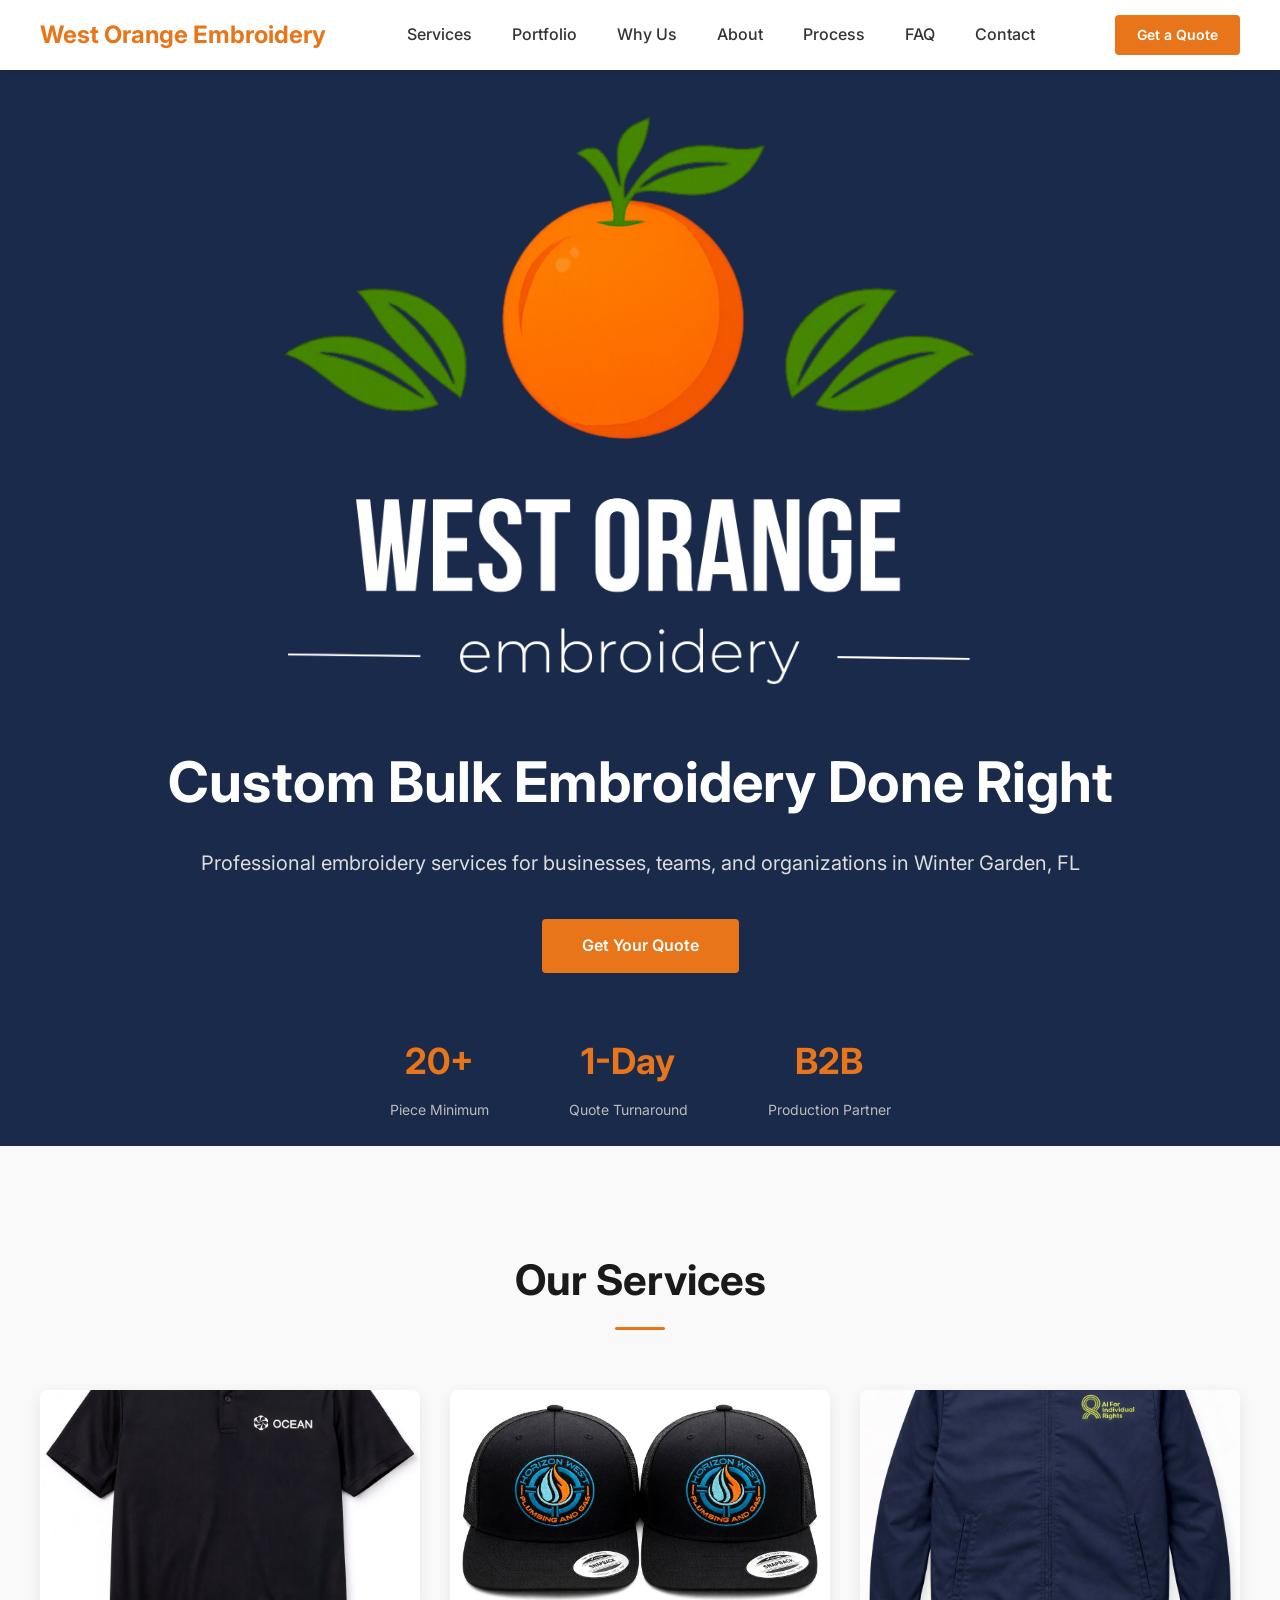
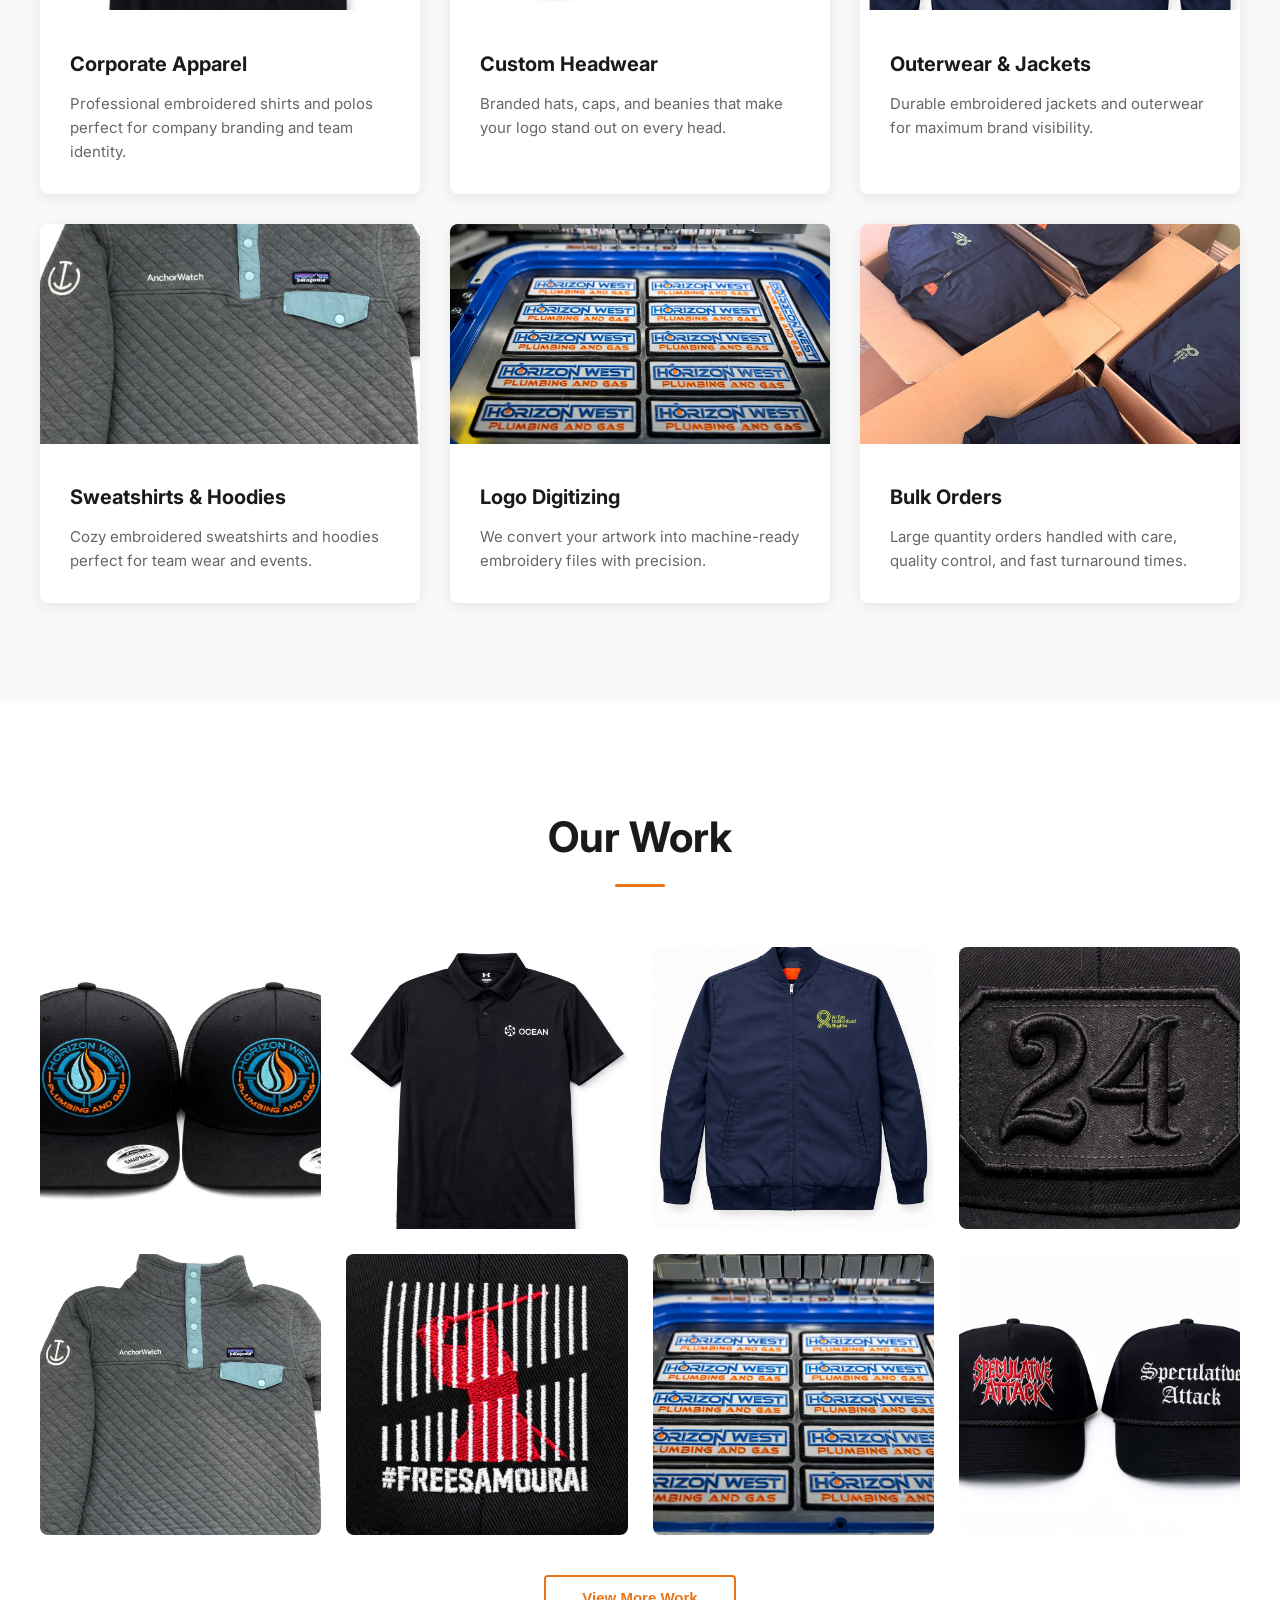
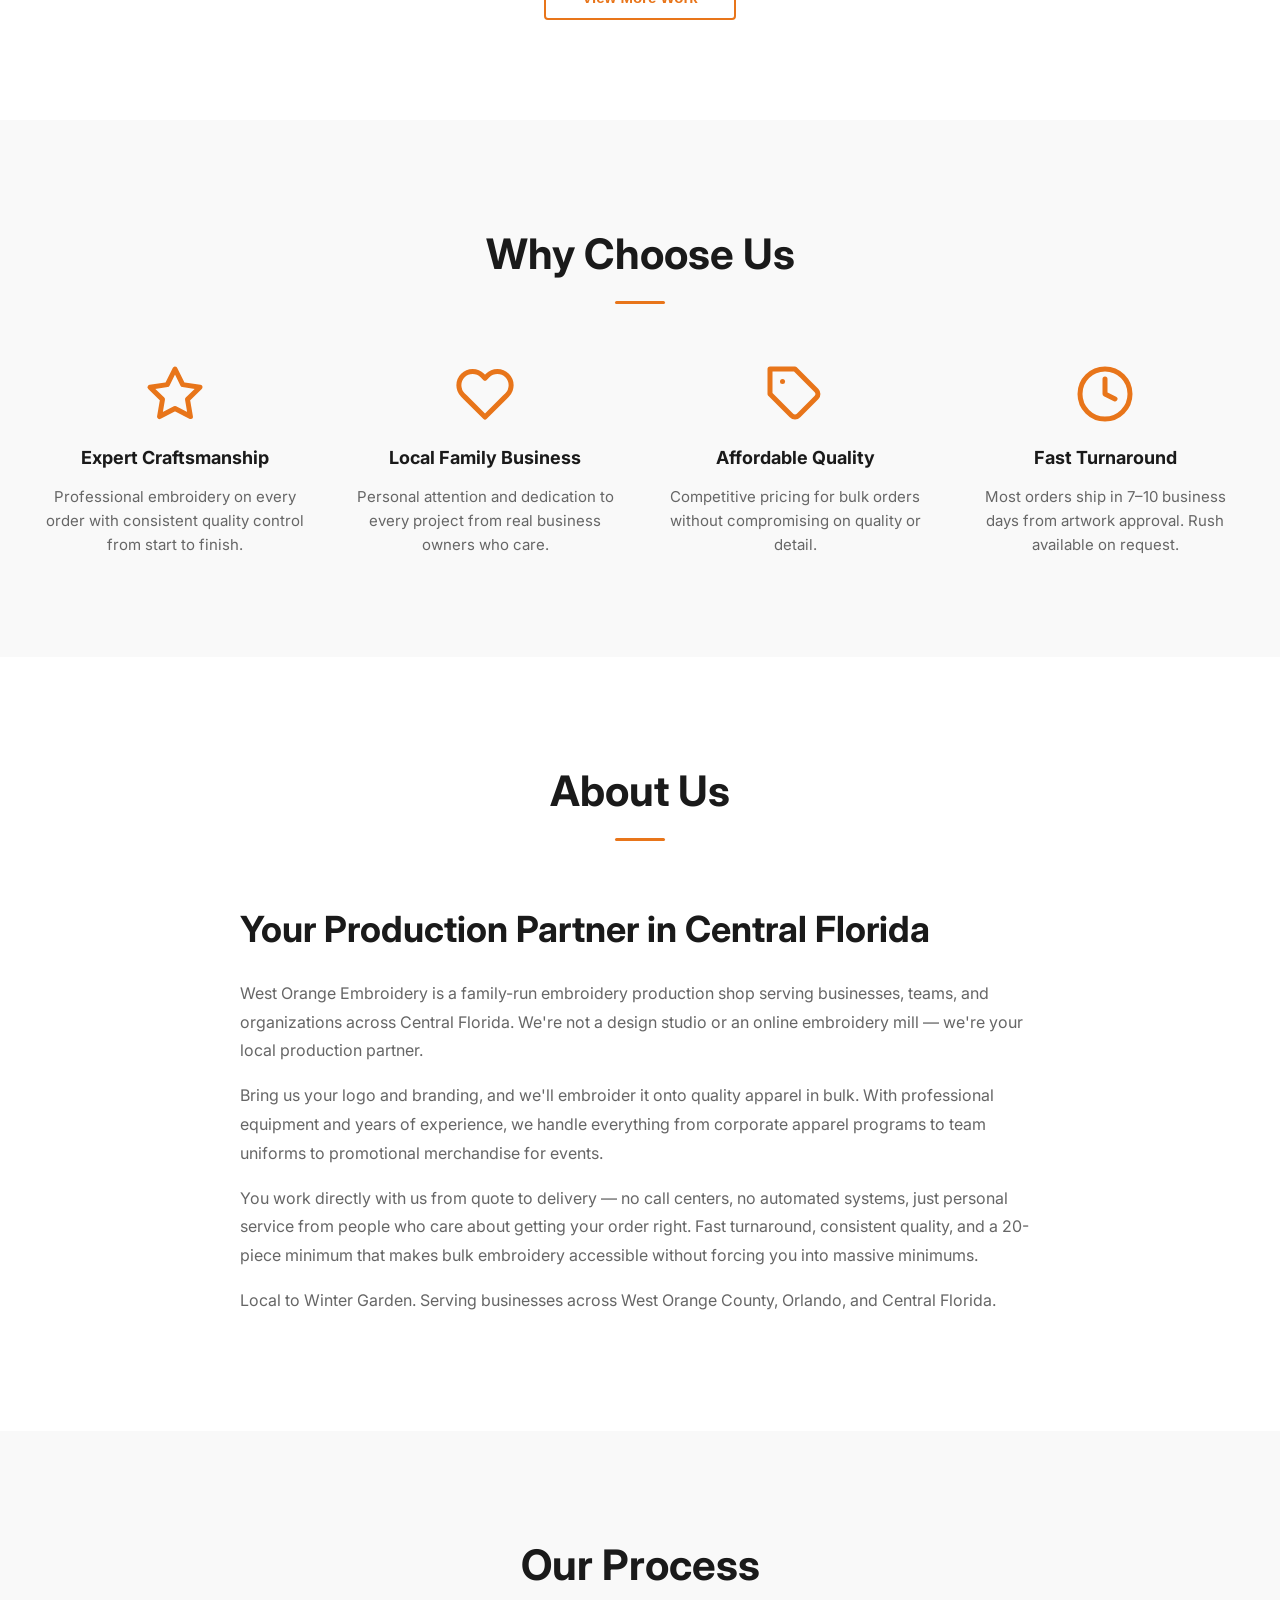
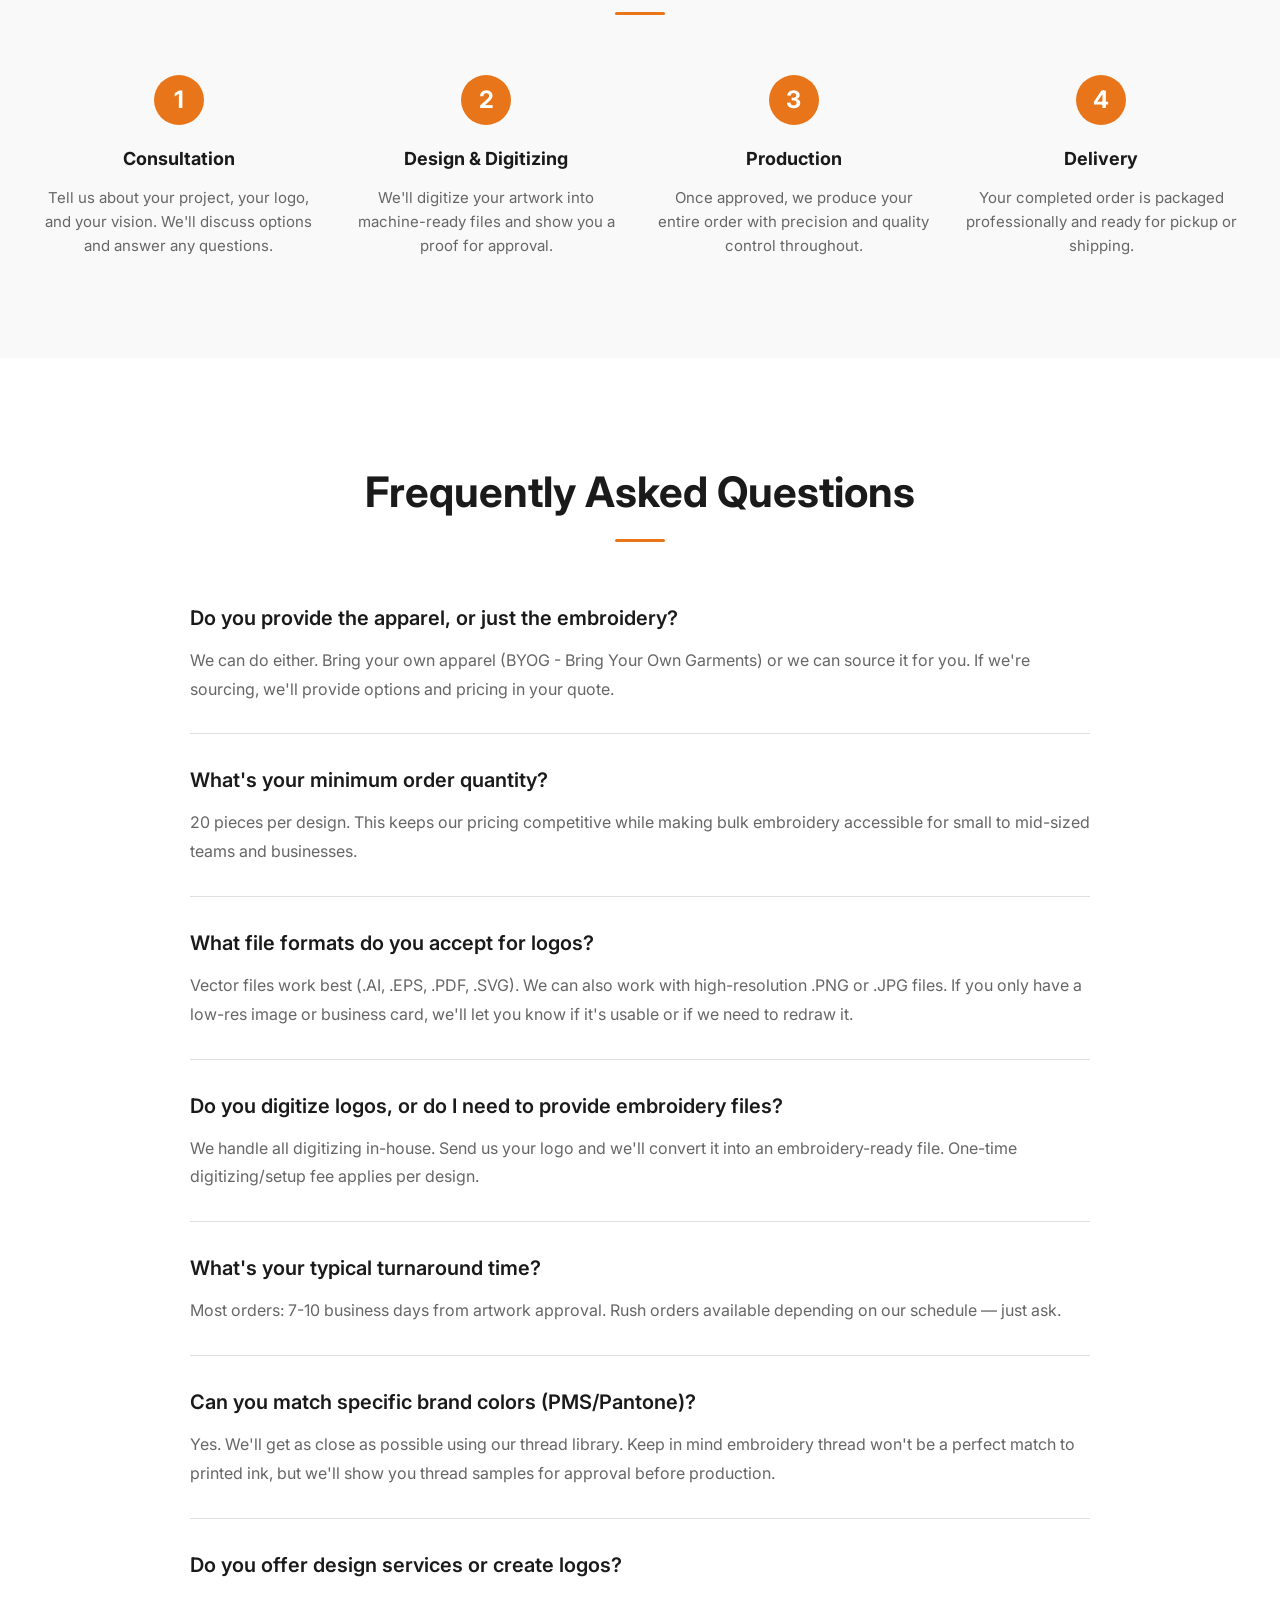
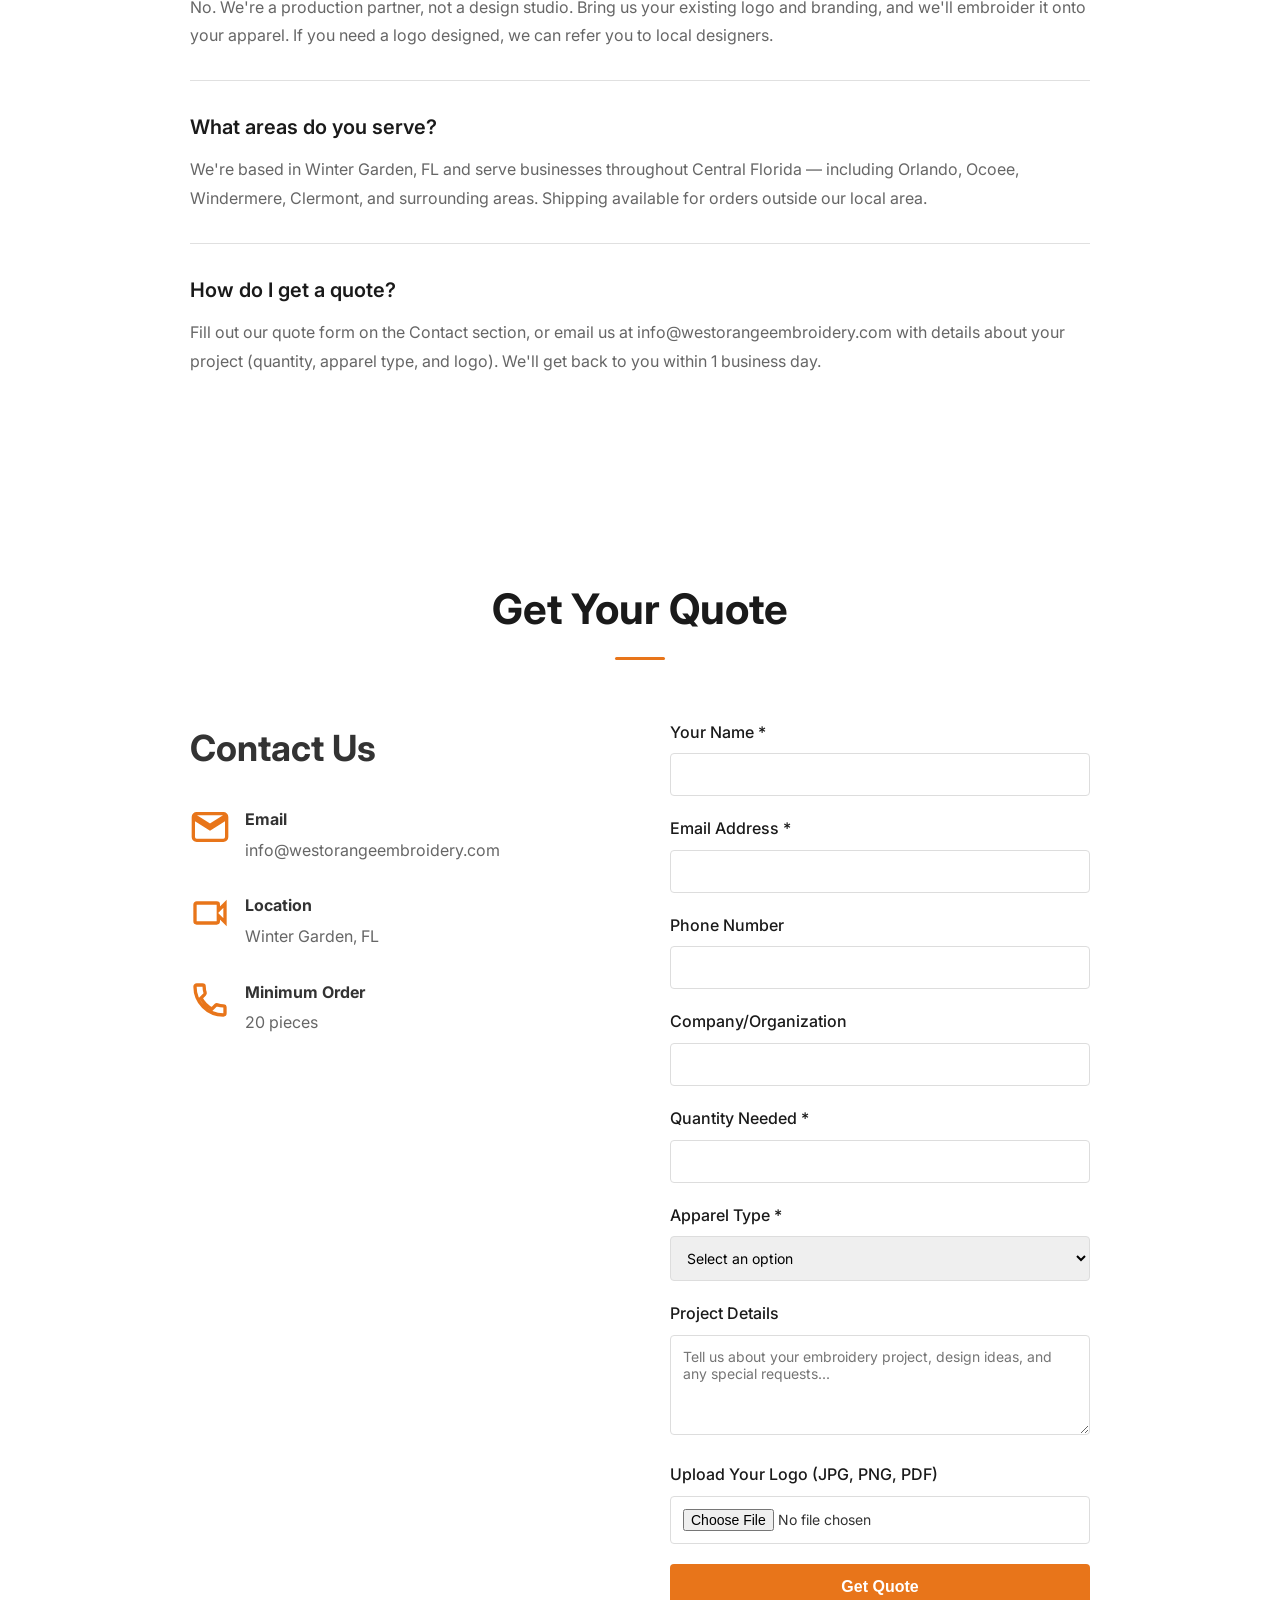
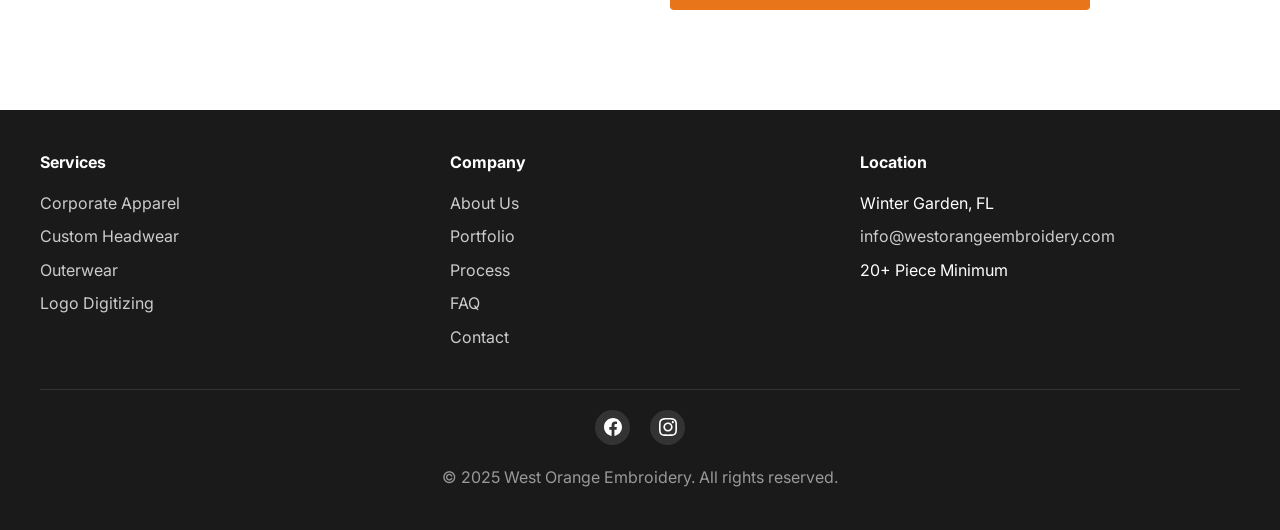
==== index.html @ 51e40bad "UI improvements: fix hero, nav CTA, form feedback, portfolio, icons, and performance" ====
<!DOCTYPE html>
<html lang="en">
<head>
    <meta charset="UTF-8">
    <meta name="viewport" content="width=device-width, initial-scale=1.0">
    <title>West Orange Embroidery - Custom Bulk Embroidery in Winter Garden, FL</title>
    <link href="https://fonts.googleapis.com/css2?family=Inter:wght@400;500;600;700&display=swap" rel="stylesheet">
    <style>
        * {
            margin: 0;
            padding: 0;
            box-sizing: border-box;
        }

        body {
            font-family: 'Inter', sans-serif;
            color: #333;
            line-height: 1.6;
        }

        a {
            text-decoration: none;
            color: inherit;
        }

        /* Navigation */
        nav {
            position: fixed;
            top: 0;
            width: 100%;
            background: white;
            box-shadow: 0 2px 10px rgba(0,0,0,0.1);
            z-index: 1000;
            padding: 0 40px;
            display: flex;
            justify-content: space-between;
            align-items: center;
            height: 70px;
        }

        .logo {
            font-size: 24px;
            font-weight: 700;
            color: #E8751A;
        }

        .nav-links {
            display: flex;
            list-style: none;
            gap: 40px;
        }

        .nav-links a {
            color: #333;
            font-weight: 500;
            transition: color 0.3s;
        }

        .nav-links a:hover {
            color: #E8751A;
        }

        .hamburger {
            display: none;
            flex-direction: column;
            cursor: pointer;
            gap: 6px;
        }

        .hamburger span {
            width: 25px;
            height: 3px;
            background: #333;
            border-radius: 2px;
        }

        .nav-cta {
            background: #E8751A;
            color: white !important;
            padding: 9px 22px;
            border-radius: 4px;
            font-weight: 600;
            font-size: 14px;
            transition: background 0.3s;
            white-space: nowrap;
        }

        .nav-cta:hover {
            background: #d46515;
        }

        /* Hero Section */
        .hero {
            background: #1a2a4a;
            color: white;
            padding: 30px 40px 25px;
            text-align: center;
            margin-top: 70px;
        }

        .hero-logo {
            width: 800px;
            max-width: 100%;
            height: auto;
            margin: 0 auto 5px;
            display: block;
        }

        .hero h1 {
            font-size: 56px;
            margin-bottom: 20px;
            font-weight: 700;
            color: white;
        }

        .hero p {
            font-size: 20px;
            margin-bottom: 40px;
            color: #ddd;
        }

        .hero-button {
            display: inline-block;
            background: #E8751A;
            color: white;
            padding: 14px 40px;
            border-radius: 4px;
            font-weight: 600;
            transition: background 0.3s;
            font-size: 16px;
        }

        .hero-button:hover {
            background: #d46515;
        }

        .stats-bar {
            display: flex;
            justify-content: center;
            gap: 80px;
            margin-top: 60px;
            flex-wrap: wrap;
        }

        .stat {
            text-align: center;
        }

        .stat-number {
            font-size: 36px;
            font-weight: 700;
            color: #E8751A;
        }

        .stat-label {
            font-size: 14px;
            color: #bbb;
            margin-top: 8px;
        }

        /* Services Section */
        .services {
            padding: 100px 40px;
            background: #f9f9f9;
        }

        .section-title {
            text-align: center;
            font-size: 42px;
            margin-bottom: 60px;
            color: #1a1a1a;
        }

        .section-title::after {
            content: '';
            display: block;
            width: 50px;
            height: 3px;
            background: #E8751A;
            margin: 14px auto 0;
            border-radius: 2px;
        }

        .services-grid {
            display: grid;
            grid-template-columns: repeat(auto-fit, minmax(300px, 1fr));
            gap: 30px;
            max-width: 1200px;
            margin: 0 auto;
        }

        .service-card {
            background: white;
            border-radius: 8px;
            overflow: hidden;
            box-shadow: 0 4px 15px rgba(0,0,0,0.08);
            transition: transform 0.3s, box-shadow 0.3s;
        }

        .service-card:hover {
            transform: translateY(-8px);
            box-shadow: 0 8px 25px rgba(0,0,0,0.15);
        }

        .service-image {
            width: 100%;
            height: 220px;
            object-fit: cover;
        }

        .service-content {
            padding: 30px;
        }

        .service-content h3 {
            font-size: 20px;
            margin-bottom: 12px;
            color: #1a1a1a;
        }

        .service-content p {
            color: #666;
            font-size: 15px;
        }

        /* Portfolio Section */
        .portfolio {
            padding: 100px 40px;
        }

        .portfolio-grid {
            display: grid;
            grid-template-columns: repeat(auto-fit, minmax(280px, 1fr));
            gap: 25px;
            max-width: 1200px;
            margin: 0 auto;
        }

        .portfolio-item {
            position: relative;
            overflow: hidden;
            border-radius: 8px;
            aspect-ratio: 1;
            background: #f0f0f0;
        }

        .portfolio-image {
            width: 100%;
            height: 100%;
            object-fit: cover;
            transition: transform 0.3s;
        }

        .portfolio-item:hover .portfolio-image {
            transform: scale(1.1);
        }

        .portfolio-overlay {
            position: absolute;
            top: 0;
            left: 0;
            width: 100%;
            height: 100%;
            background: rgba(0,0,0,0.7);
            display: flex;
            align-items: center;
            justify-content: center;
            opacity: 0;
            transition: opacity 0.3s;
        }

        .portfolio-item:hover .portfolio-overlay {
            opacity: 1;
        }

        .portfolio-overlay-text {
            color: white;
            font-size: 18px;
            font-weight: 600;
            text-align: center;
        }

        .portfolio-item.hidden {
            display: none;
        }

        .view-more-wrap {
            text-align: center;
            margin-top: 40px;
        }

        .view-more-btn {
            display: inline-block;
            background: transparent;
            color: #E8751A;
            border: 2px solid #E8751A;
            padding: 12px 36px;
            border-radius: 4px;
            font-weight: 600;
            font-size: 15px;
            cursor: pointer;
            transition: background 0.3s, color 0.3s;
        }

        .view-more-btn:hover {
            background: #E8751A;
            color: white;
        }

        /* Why Us Section */
        .why-us {
            padding: 100px 40px;
            background: #f9f9f9;
        }

        .why-us-grid {
            display: grid;
            grid-template-columns: repeat(auto-fit, minmax(250px, 1fr));
            gap: 40px;
            max-width: 1200px;
            margin: 0 auto;
        }

        .why-us-card {
            text-align: center;
        }

        .why-us-icon {
            width: 60px;
            height: 60px;
            margin: 0 auto 20px;
            display: flex;
            align-items: center;
            justify-content: center;
        }

        .why-us-icon svg {
            width: 100%;
            height: 100%;
            stroke: #E8751A;
            stroke-width: 2;
            fill: none;
        }

        .why-us-card h3 {
            font-size: 18px;
            margin-bottom: 12px;
            color: #1a1a1a;
        }

        .why-us-card p {
            color: #666;
            font-size: 15px;
        }

        /* About Section */
        .about {
            padding: 100px 40px;
        }

        .about-content {
            max-width: 800px;
            margin: 0 auto;
        }

        .about-text h2 {
            font-size: 36px;
            margin-bottom: 20px;
            color: #1a1a1a;
        }

        .about-text p {
            color: #666;
            margin-bottom: 16px;
            line-height: 1.8;
        }

        /* Process Section */
        .process {
            padding: 100px 40px;
            background: #f9f9f9;
        }

        /* FAQ Section */
        .faq {
            padding: 100px 40px;
        }

        .faq-container {
            max-width: 900px;
            margin: 0 auto;
        }

        .faq-item {
            margin-bottom: 30px;
            padding-bottom: 30px;
            border-bottom: 1px solid #e0e0e0;
        }

        .faq-item:last-child {
            border-bottom: none;
            margin-bottom: 0;
            padding-bottom: 0;
        }

        .faq-question {
            font-size: 20px;
            font-weight: 600;
            color: #1a1a1a;
            margin-bottom: 12px;
        }

        .faq-answer {
            color: #666;
            line-height: 1.8;
        }

        .process-steps {
            display: grid;
            grid-template-columns: repeat(auto-fit, minmax(240px, 1fr));
            gap: 30px;
            max-width: 1200px;
            margin: 0 auto;
        }

        .process-step {
            text-align: center;
        }

        .step-number {
            width: 50px;
            height: 50px;
            background: #E8751A;
            color: white;
            border-radius: 50%;
            display: flex;
            align-items: center;
            justify-content: center;
            font-size: 24px;
            font-weight: 700;
            margin: 0 auto 20px;
        }

        .process-step h3 {
            font-size: 18px;
            margin-bottom: 12px;
            color: #1a1a1a;
        }

        .process-step p {
            color: #666;
            font-size: 15px;
        }

        /* Contact Section */
        .contact {
            padding: 100px 40px;
        }

        .contact-content {
            max-width: 900px;
            margin: 0 auto;
            display: grid;
            grid-template-columns: 1fr 1fr;
            gap: 60px;
        }

        .contact-info h2 {
            font-size: 36px;
            margin-bottom: 30px;
        }

        .contact-item {
            margin-bottom: 30px;
            display: flex;
            gap: 15px;
            align-items: flex-start;
        }

        .contact-icon {
            width: 40px;
            height: 40px;
            flex-shrink: 0;
            display: flex;
            align-items: center;
            justify-content: center;
        }

        .contact-icon svg {
            width: 100%;
            height: 100%;
            stroke: #E8751A;
            stroke-width: 2;
            fill: none;
        }

        .contact-details h3 {
            font-size: 16px;
            margin-bottom: 5px;
        }

        .contact-details p {
            color: #666;
        }

        .form-group {
            margin-bottom: 20px;
        }

        .form-group label {
            display: block;
            margin-bottom: 8px;
            font-weight: 500;
            color: #1a1a1a;
        }

        .form-group input,
        .form-group textarea,
        .form-group select {
            width: 100%;
            padding: 12px;
            border: 1px solid #ddd;
            border-radius: 4px;
            font-family: 'Inter', sans-serif;
            font-size: 14px;
        }

        .form-group textarea {
            resize: vertical;
            min-height: 100px;
        }

        .form-group input:focus,
        .form-group textarea:focus,
        .form-group select:focus {
            outline: none;
            border-color: #E8751A;
            box-shadow: 0 0 0 3px rgba(232, 117, 26, 0.1);
        }

        .submit-button {
            background: #E8751A;
            color: white;
            padding: 14px 40px;
            border: none;
            border-radius: 4px;
            font-weight: 600;
            cursor: pointer;
            transition: background 0.3s;
            font-size: 16px;
            width: 100%;
        }

        .submit-button:hover {
            background: #d46515;
        }

        .submit-button:disabled {
            background: #aaa;
            cursor: not-allowed;
        }

        .form-status {
            display: none;
            padding: 14px 18px;
            border-radius: 4px;
            font-size: 15px;
            margin-top: 16px;
            font-weight: 500;
        }

        .form-status.success {
            display: block;
            background: #e8f5e9;
            color: #2e7d32;
            border: 1px solid #a5d6a7;
        }

        .form-status.error {
            display: block;
            background: #fdecea;
            color: #c62828;
            border: 1px solid #ef9a9a;
        }

        /* Footer */
        footer {
            background: #1a1a1a;
            color: white;
            padding: 40px;
            text-align: center;
        }

        .footer-content {
            max-width: 1200px;
            margin: 0 auto;
            display: grid;
            grid-template-columns: repeat(auto-fit, minmax(200px, 1fr));
            gap: 30px;
            margin-bottom: 30px;
            text-align: left;
        }

        .footer-section h4 {
            margin-bottom: 15px;
        }

        .footer-section ul {
            list-style: none;
        }

        .footer-section ul li {
            margin-bottom: 8px;
        }

        .footer-section a {
            color: #ccc;
            transition: color 0.3s;
        }

        .footer-section a:hover {
            color: #E8751A;
        }

        .footer-bottom {
            border-top: 1px solid #333;
            padding-top: 20px;
            text-align: center;
            color: #999;
        }

        .social-links {
            display: flex;
            gap: 20px;
            justify-content: center;
            margin-bottom: 20px;
        }

        .social-icon {
            width: 35px;
            height: 35px;
            background: #333;
            border-radius: 50%;
            display: flex;
            align-items: center;
            justify-content: center;
            transition: background 0.3s;
        }

        .social-icon:hover {
            background: #E8751A;
        }

        .social-icon svg {
            width: 18px;
            height: 18px;
            fill: white;
        }

        /* Mobile Responsive */
        @media (max-width: 768px) {
            nav {
                padding: 0 20px;
            }

            .nav-cta {
                display: none;
            }

            .nav-links {
                display: none;
                position: absolute;
                top: 70px;
                left: 0;
                right: 0;
                background: white;
                flex-direction: column;
                padding: 20px;
                gap: 20px;
                box-shadow: 0 4px 10px rgba(0,0,0,0.1);
            }

            .nav-links.active {
                display: flex;
            }

            .hamburger {
                display: flex;
            }

            .hero {
                padding: 120px 20px 80px;
            }

            .hero-logo {
                width: 90%;
                max-width: 400px;
            }

            .hero h1 {
                font-size: 36px;
            }

            .hero p {
                font-size: 16px;
            }

            .stats-bar {
                gap: 40px;
            }

            .stat-number {
                font-size: 28px;
            }

            .section-title {
                font-size: 32px;
                margin-bottom: 40px;
            }

            .services, .portfolio, .why-us, .process, .faq, .contact {
                padding: 60px 20px;
            }

            .services-grid {
                grid-template-columns: 1fr;
            }

            .portfolio-grid {
                grid-template-columns: repeat(2, 1fr);
            }

            .why-us-grid {
                grid-template-columns: repeat(2, 1fr);
                gap: 20px;
            }

            .process-steps {
                grid-template-columns: 1fr;
            }

            .contact-content {
                grid-template-columns: 1fr;
                gap: 40px;
            }

            .about-text h2 {
                font-size: 28px;
            }

            .contact-info h2 {
                font-size: 28px;
            }

            .footer-content {
                grid-template-columns: 1fr;
            }
        }

        @media (max-width: 480px) {
            .hero h1 {
                font-size: 28px;
            }

            .section-title {
                font-size: 24px;
            }

            .why-us-grid {
                grid-template-columns: 1fr;
            }

            .portfolio-grid {
                grid-template-columns: 1fr;
            }

            .stats-bar {
                gap: 20px;
            }
        }
    </style>
</head>
<body>
    <!-- Navigation -->
    <nav>
        <div class="logo">West Orange Embroidery</div>
        <ul class="nav-links" id="navLinks">
            <li><a href="#services">Services</a></li>
            <li><a href="#portfolio">Portfolio</a></li>
            <li><a href="#why-us">Why Us</a></li>
            <li><a href="#about">About</a></li>
            <li><a href="#process">Process</a></li>
            <li><a href="#faq">FAQ</a></li>
            <li><a href="#contact">Contact</a></li>
        </ul>
        <a href="#contact" class="nav-cta">Get a Quote</a>
        <div class="hamburger" id="hamburger">
            <span></span>
            <span></span>
            <span></span>
        </div>
    </nav>

    <!-- Hero Section -->
    <section class="hero">
        <img src="Logo.png" alt="West Orange Embroidery Logo" class="hero-logo">
        <h1>Custom Bulk Embroidery Done Right</h1>
        <p>Professional embroidery services for businesses, teams, and organizations in Winter Garden, FL</p>
        <a href="#contact" class="hero-button">Get Your Quote</a>
        <div class="stats-bar">
            <div class="stat">
                <div class="stat-number">20+</div>
                <div class="stat-label">Piece Minimum</div>
            </div>
            <div class="stat">
                <div class="stat-number">1-Day</div>
                <div class="stat-label">Quote Turnaround</div>
            </div>
            <div class="stat">
                <div class="stat-number">B2B</div>
                <div class="stat-label">Production Partner</div>
            </div>
        </div>
    </section>

    <!-- Services Section -->
    <section id="services" class="services">
        <h2 class="section-title">Our Services</h2>
        <div class="services-grid">
            <div class="service-card">
                <img src="ocean-polo-black.jpg" alt="Corporate Apparel" class="service-image" loading="lazy">
                <div class="service-content">
                    <h3>Corporate Apparel</h3>
                    <p>Professional embroidered shirts and polos perfect for company branding and team identity.</p>
                </div>
            </div>
            <div class="service-card">
                <img src="horizon-west-trucker-hats.jpg" alt="Custom Headwear" class="service-image" loading="lazy">
                <div class="service-content">
                    <h3>Custom Headwear</h3>
                    <p>Branded hats, caps, and beanies that make your logo stand out on every head.</p>
                </div>
            </div>
            <div class="service-card">
                <img src="ai-rights-bomber-front.jpg" alt="Outerwear & Jackets" class="service-image" loading="lazy">
                <div class="service-content">
                    <h3>Outerwear & Jackets</h3>
                    <p>Durable embroidered jackets and outerwear for maximum brand visibility.</p>
                </div>
            </div>
            <div class="service-card">
                <img src="anchorwatch-patagonia-pullover.jpg" alt="Sweatshirts & Hoodies" class="service-image" loading="lazy">
                <div class="service-content">
                    <h3>Sweatshirts & Hoodies</h3>
                    <p>Cozy embroidered sweatshirts and hoodies perfect for team wear and events.</p>
                </div>
            </div>
            <div class="service-card">
                <img src="embroidery-machine-patches.jpg" alt="Logo Digitizing" class="service-image" loading="lazy">
                <div class="service-content">
                    <h3>Logo Digitizing</h3>
                    <p>We convert your artwork into machine-ready embroidery files with precision.</p>
                </div>
            </div>
            <div class="service-card">
                <img src="bulk-jacket-order.jpg" alt="Bulk Orders" class="service-image" loading="lazy">
                <div class="service-content">
                    <h3>Bulk Orders</h3>
                    <p>Large quantity orders handled with care, quality control, and fast turnaround times.</p>
                </div>
            </div>
        </div>
    </section>

    <!-- Portfolio Section -->
    <section id="portfolio" class="portfolio">
        <h2 class="section-title">Our Work</h2>
        <div class="portfolio-grid">
            <div class="portfolio-item">
                <img src="horizon-west-trucker-hats.jpg" alt="Horizon West Plumbing Trucker Hats" class="portfolio-image" loading="lazy">
                <div class="portfolio-overlay">
                    <div class="portfolio-overlay-text">Horizon West Plumbing</div>
                </div>
            </div>
            <div class="portfolio-item">
                <img src="ocean-polo-black.jpg" alt="Under Armour Corporate Polo" class="portfolio-image" loading="lazy">
                <div class="portfolio-overlay">
                    <div class="portfolio-overlay-text">Corporate Polos</div>
                </div>
            </div>
            <div class="portfolio-item">
                <img src="ai-rights-bomber-front.jpg" alt="Custom Embroidered Bomber Jacket" class="portfolio-image" loading="lazy">
                <div class="portfolio-overlay">
                    <div class="portfolio-overlay-text">Custom Bomber Jackets</div>
                </div>
            </div>
            <div class="portfolio-item">
                <img src="24-patch-detail.jpg" alt="Embroidery Detail Work" class="portfolio-image" loading="lazy">
                <div class="portfolio-overlay">
                    <div class="portfolio-overlay-text">Precision Detail Work</div>
                </div>
            </div>
            <div class="portfolio-item">
                <img src="anchorwatch-patagonia-pullover.jpg" alt="AnchorWatch Patagonia Pullover" class="portfolio-image" loading="lazy">
                <div class="portfolio-overlay">
                    <div class="portfolio-overlay-text">Patagonia Pullover</div>
                </div>
            </div>
            <div class="portfolio-item">
                <img src="freesamourai-hat-detail.jpg" alt="FreeSamourai Hat Embroidery" class="portfolio-image" loading="lazy">
                <div class="portfolio-overlay">
                    <div class="portfolio-overlay-text">Custom Hat Embroidery</div>
                </div>
            </div>
            <div class="portfolio-item">
                <img src="embroidery-machine-patches.jpg" alt="Patches in Production" class="portfolio-image" loading="lazy">
                <div class="portfolio-overlay">
                    <div class="portfolio-overlay-text">Patches in Production</div>
                </div>
            </div>
            <div class="portfolio-item">
                <img src="speculative-attack-hats-pair.jpg" alt="Speculative Attack Snapback Hats" class="portfolio-image" loading="lazy">
                <div class="portfolio-overlay">
                    <div class="portfolio-overlay-text">Custom Snapback Hats</div>
                </div>
            </div>
            <div class="portfolio-item hidden">
                <img src="project-2140-bucket-hat.jpg" alt="Project 2140 Bucket Hat" class="portfolio-image" loading="lazy">
                <div class="portfolio-overlay">
                    <div class="portfolio-overlay-text">Custom Bucket Hats</div>
                </div>
            </div>
            <div class="portfolio-item hidden">
                <img src="stoneway-hardware-hat.jpg" alt="Stoneway Hardware Hat" class="portfolio-image" loading="lazy">
                <div class="portfolio-overlay">
                    <div class="portfolio-overlay-text">Business Branding</div>
                </div>
            </div>
            <div class="portfolio-item hidden">
                <img src="school-mascot-trucker-hat.jpg" alt="School Mascot Trucker Hat" class="portfolio-image" loading="lazy">
                <div class="portfolio-overlay">
                    <div class="portfolio-overlay-text">School Spirit Wear</div>
                </div>
            </div>
            <div class="portfolio-item hidden">
                <img src="blue-zip-jacket.jpg" alt="Custom Blue Zip-Up Jacket" class="portfolio-image" loading="lazy">
                <div class="portfolio-overlay">
                    <div class="portfolio-overlay-text">Custom Zip-Up Jackets</div>
                </div>
            </div>
            <div class="portfolio-item hidden">
                <img src="horizon-west-beanie-detail.jpg" alt="Horizon West Beanie Embroidery" class="portfolio-image" loading="lazy">
                <div class="portfolio-overlay">
                    <div class="portfolio-overlay-text">Custom Beanie Embroidery</div>
                </div>
            </div>
            <div class="portfolio-item hidden">
                <img src="ocean-trucker-hats.jpg" alt="OCEAN Corporate Trucker Hats" class="portfolio-image" loading="lazy">
                <div class="portfolio-overlay">
                    <div class="portfolio-overlay-text">Corporate Trucker Hats</div>
                </div>
            </div>
            <div class="portfolio-item hidden">
                <img src="anchorwatch-cap-trio.jpg" alt="AnchorWatch Cap Collection" class="portfolio-image" loading="lazy">
                <div class="portfolio-overlay">
                    <div class="portfolio-overlay-text">Cap Collections</div>
                </div>
            </div>
            <div class="portfolio-item hidden">
                <img src="bulk-jacket-order.jpg" alt="Bulk Bomber Jacket Order" class="portfolio-image" loading="lazy">
                <div class="portfolio-overlay">
                    <div class="portfolio-overlay-text">Bulk Order Fulfillment</div>
                </div>
            </div>
        </div>
        <div class="view-more-wrap">
            <button class="view-more-btn" id="viewMoreBtn">View More Work</button>
        </div>
    </section>

    <!-- Why Us Section -->
    <section id="why-us" class="why-us">
        <h2 class="section-title">Why Choose Us</h2>
        <div class="why-us-grid">
            <div class="why-us-card">
                <div class="why-us-icon">
                    <!-- Award / craftsmanship -->
                    <svg viewBox="0 0 24 24" fill="none" stroke="#E8751A" stroke-width="2" stroke-linecap="round" stroke-linejoin="round">
                        <polygon points="12 2 15.09 8.26 22 9.27 17 14.14 18.18 21.02 12 17.77 5.82 21.02 7 14.14 2 9.27 8.91 8.26 12 2"/>
                    </svg>
                </div>
                <h3>Expert Craftsmanship</h3>
                <p>Professional embroidery on every order with consistent quality control from start to finish.</p>
            </div>
            <div class="why-us-card">
                <div class="why-us-icon">
                    <!-- Heart / family business -->
                    <svg viewBox="0 0 24 24" fill="none" stroke="#E8751A" stroke-width="2" stroke-linecap="round" stroke-linejoin="round">
                        <path d="M20.84 4.61a5.5 5.5 0 0 0-7.78 0L12 5.67l-1.06-1.06a5.5 5.5 0 0 0-7.78 7.78l1.06 1.06L12 21.23l7.78-7.78 1.06-1.06a5.5 5.5 0 0 0 0-7.78z"/>
                    </svg>
                </div>
                <h3>Local Family Business</h3>
                <p>Personal attention and dedication to every project from real business owners who care.</p>
            </div>
            <div class="why-us-card">
                <div class="why-us-icon">
                    <!-- Tag / pricing -->
                    <svg viewBox="0 0 24 24" fill="none" stroke="#E8751A" stroke-width="2" stroke-linecap="round" stroke-linejoin="round">
                        <path d="M20.59 13.41l-7.17 7.17a2 2 0 0 1-2.83 0L2 12V2h10l8.59 8.59a2 2 0 0 1 0 2.82z"/>
                        <line x1="7" y1="7" x2="7.01" y2="7"/>
                    </svg>
                </div>
                <h3>Affordable Quality</h3>
                <p>Competitive pricing for bulk orders without compromising on quality or detail.</p>
            </div>
            <div class="why-us-card">
                <div class="why-us-icon">
                    <!-- Clock / fast turnaround -->
                    <svg viewBox="0 0 24 24" fill="none" stroke="#E8751A" stroke-width="2" stroke-linecap="round" stroke-linejoin="round">
                        <circle cx="12" cy="12" r="10"/>
                        <polyline points="12 6 12 12 16 14"/>
                    </svg>
                </div>
                <h3>Fast Turnaround</h3>
                <p>Most orders ship in 7–10 business days from artwork approval. Rush available on request.</p>
            </div>
        </div>
    </section>

    <!-- About Section -->
    <section id="about" class="about">
        <h2 class="section-title">About Us</h2>
        <div class="about-content">
            <div class="about-text">
                <h2>Your Production Partner in Central Florida</h2>
                <p>West Orange Embroidery is a family-run embroidery production shop serving businesses, teams, and organizations across Central Florida. We're not a design studio or an online embroidery mill — we're your local production partner.</p>
                <p>Bring us your logo and branding, and we'll embroider it onto quality apparel in bulk. With professional equipment and years of experience, we handle everything from corporate apparel programs to team uniforms to promotional merchandise for events.</p>
                <p>You work directly with us from quote to delivery — no call centers, no automated systems, just personal service from people who care about getting your order right. Fast turnaround, consistent quality, and a 20-piece minimum that makes bulk embroidery accessible without forcing you into massive minimums.</p>
                <p>Local to Winter Garden. Serving businesses across West Orange County, Orlando, and Central Florida.</p>
            </div>
        </div>
    </section>

    <!-- Process Section -->
    <section id="process" class="process">
        <h2 class="section-title">Our Process</h2>
        <div class="process-steps">
            <div class="process-step">
                <div class="step-number">1</div>
                <h3>Consultation</h3>
                <p>Tell us about your project, your logo, and your vision. We'll discuss options and answer any questions.</p>
            </div>
            <div class="process-step">
                <div class="step-number">2</div>
                <h3>Design & Digitizing</h3>
                <p>We'll digitize your artwork into machine-ready files and show you a proof for approval.</p>
            </div>
            <div class="process-step">
                <div class="step-number">3</div>
                <h3>Production</h3>
                <p>Once approved, we produce your entire order with precision and quality control throughout.</p>
            </div>
            <div class="process-step">
                <div class="step-number">4</div>
                <h3>Delivery</h3>
                <p>Your completed order is packaged professionally and ready for pickup or shipping.</p>
            </div>
        </div>
    </section>

    <!-- FAQ Section -->
    <section id="faq" class="faq">
        <h2 class="section-title">Frequently Asked Questions</h2>
        <div class="faq-container">
            <div class="faq-item">
                <div class="faq-question">Do you provide the apparel, or just the embroidery?</div>
                <div class="faq-answer">We can do either. Bring your own apparel (BYOG - Bring Your Own Garments) or we can source it for you. If we're sourcing, we'll provide options and pricing in your quote.</div>
            </div>

            <div class="faq-item">
                <div class="faq-question">What's your minimum order quantity?</div>
                <div class="faq-answer">20 pieces per design. This keeps our pricing competitive while making bulk embroidery accessible for small to mid-sized teams and businesses.</div>
            </div>

            <div class="faq-item">
                <div class="faq-question">What file formats do you accept for logos?</div>
                <div class="faq-answer">Vector files work best (.AI, .EPS, .PDF, .SVG). We can also work with high-resolution .PNG or .JPG files. If you only have a low-res image or business card, we'll let you know if it's usable or if we need to redraw it.</div>
            </div>

            <div class="faq-item">
                <div class="faq-question">Do you digitize logos, or do I need to provide embroidery files?</div>
                <div class="faq-answer">We handle all digitizing in-house. Send us your logo and we'll convert it into an embroidery-ready file. One-time digitizing/setup fee applies per design.</div>
            </div>

            <div class="faq-item">
                <div class="faq-question">What's your typical turnaround time?</div>
                <div class="faq-answer">Most orders: 7-10 business days from artwork approval. Rush orders available depending on our schedule — just ask.</div>
            </div>

            <div class="faq-item">
                <div class="faq-question">Can you match specific brand colors (PMS/Pantone)?</div>
                <div class="faq-answer">Yes. We'll get as close as possible using our thread library. Keep in mind embroidery thread won't be a perfect match to printed ink, but we'll show you thread samples for approval before production.</div>
            </div>

            <div class="faq-item">
                <div class="faq-question">Do you offer design services or create logos?</div>
                <div class="faq-answer">No. We're a production partner, not a design studio. Bring us your existing logo and branding, and we'll embroider it onto your apparel. If you need a logo designed, we can refer you to local designers.</div>
            </div>

            <div class="faq-item">
                <div class="faq-question">What areas do you serve?</div>
                <div class="faq-answer">We're based in Winter Garden, FL and serve businesses throughout Central Florida — including Orlando, Ocoee, Windermere, Clermont, and surrounding areas. Shipping available for orders outside our local area.</div>
            </div>

            <div class="faq-item">
                <div class="faq-question">How do I get a quote?</div>
                <div class="faq-answer">Fill out our quote form on the Contact section, or email us at info@westorangeembroidery.com with details about your project (quantity, apparel type, and logo). We'll get back to you within 1 business day.</div>
            </div>
        </div>
    </section>

    <!-- Contact & Quote Section -->
    <section id="contact" class="contact">
        <h2 class="section-title">Get Your Quote</h2>
        <div class="contact-content">
            <div class="contact-info">
                <h2>Contact Us</h2>
                <div class="contact-item">
                    <div class="contact-icon">
                        <svg viewBox="0 0 24 24">
                            <path d="M20 4H4c-1.1 0-1.99.9-1.99 2L2 18c0 1.1.9 2 2 2h16c1.1 0 2-.9 2-2V6c0-1.1-.9-2-2-2zm0 4l-8 5-8-5V6l8 5 8-5v2z"/>
                        </svg>
                    </div>
                    <div class="contact-details">
                        <h3>Email</h3>
                        <p><a href="mailto:info@westorangeembroidery.com">info@westorangeembroidery.com</a></p>
                    </div>
                </div>
                <div class="contact-item">
                    <div class="contact-icon">
                        <svg viewBox="0 0 24 24">
                            <path d="M17 10.5V7c0-.55-.45-1-1-1H4c-.55 0-1 .45-1 1v10c0 .55.45 1 1 1h12c.55 0 1-.45 1-1v-3.5l4 4v-11l-4 4z"/>
                        </svg>
                    </div>
                    <div class="contact-details">
                        <h3>Location</h3>
                        <p>Winter Garden, FL</p>
                    </div>
                </div>
                <div class="contact-item">
                    <div class="contact-icon">
                        <svg viewBox="0 0 24 24">
                            <path d="M6.62 10.79c1.44 2.83 3.76 5.14 6.59 6.59l2.2-2.2c.27-.27.67-.36 1.02-.24 1.12.37 2.33.57 3.57.57.55 0 1 .45 1 1V20c0 .55-.45 1-1 1-9.39 0-17-7.61-17-17 0-.55.45-1 1-1h3.5c.55 0 1 .45 1 1 0 1.25.2 2.45.57 3.57.11.35.03.74-.25 1.02l-2.2 2.2z"/>
                        </svg>
                    </div>
                    <div class="contact-details">
                        <h3>Minimum Order</h3>
                        <p>20 pieces</p>
                    </div>
                </div>
            </div>

            <form action="https://formsubmit.co/info@westorangeembroidery.com" method="POST" enctype="multipart/form-data">
                <input type="hidden" name="_captcha" value="false">
                <input type="hidden" name="_subject" value="New Quote Request from Website">

                <div class="form-group">
                    <label for="name">Your Name *</label>
                    <input type="text" id="name" name="name" required>
                </div>

                <div class="form-group">
                    <label for="email">Email Address *</label>
                    <input type="email" id="email" name="email" required>
                </div>

                <div class="form-group">
                    <label for="phone">Phone Number</label>
                    <input type="tel" id="phone" name="phone">
                </div>

                <div class="form-group">
                    <label for="company">Company/Organization</label>
                    <input type="text" id="company" name="company">
                </div>

                <div class="form-group">
                    <label for="quantity">Quantity Needed *</label>
                    <input type="number" id="quantity" name="quantity" min="20" required>
                </div>

                <div class="form-group">
                    <label for="apparel">Apparel Type *</label>
                    <select id="apparel" name="apparel" required>
                        <option value="">Select an option</option>
                        <option value="Polos">Polos</option>
                        <option value="T-Shirts">T-Shirts</option>
                        <option value="Hats/Caps">Hats/Caps</option>
                        <option value="Hoodies/Sweatshirts">Hoodies/Sweatshirts</option>
                        <option value="Jackets">Jackets</option>
                        <option value="Other">Other</option>
                    </select>
                </div>

                <div class="form-group">
                    <label for="details">Project Details</label>
                    <textarea id="details" name="details" placeholder="Tell us about your embroidery project, design ideas, and any special requests..."></textarea>
                </div>

                <div class="form-group">
                    <label for="logo">Upload Your Logo (JPG, PNG, PDF)</label>
                    <input type="file" id="logo" name="logo" accept=".jpg,.jpeg,.png,.pdf">
                </div>

                <button type="submit" class="submit-button" id="submitBtn">Get Quote</button>
                <div id="form-status" class="form-status"></div>
            </form>
        </div>
    </section>

    <!-- Footer -->
    <footer>
        <div class="footer-content">
            <div class="footer-section">
                <h4>Services</h4>
                <ul>
                    <li><a href="#services">Corporate Apparel</a></li>
                    <li><a href="#services">Custom Headwear</a></li>
                    <li><a href="#services">Outerwear</a></li>
                    <li><a href="#services">Logo Digitizing</a></li>
                </ul>
            </div>
            <div class="footer-section">
                <h4>Company</h4>
                <ul>
                    <li><a href="#about">About Us</a></li>
                    <li><a href="#portfolio">Portfolio</a></li>
                    <li><a href="#process">Process</a></li>
                    <li><a href="#faq">FAQ</a></li>
                    <li><a href="#contact">Contact</a></li>
                </ul>
            </div>
            <div class="footer-section">
                <h4>Location</h4>
                <ul>
                    <li>Winter Garden, FL</li>
                    <li><a href="mailto:info@westorangeembroidery.com">info@westorangeembroidery.com</a></li>
                    <li>20+ Piece Minimum</li>
                </ul>
            </div>
        </div>
        <div class="footer-bottom">
            <div class="social-links">
                <a href="https://facebook.com/westorangeembroidery" target="_blank" class="social-icon" aria-label="Facebook">
                    <svg viewBox="0 0 24 24">
                        <path d="M24 12.073c0-6.627-5.373-12-12-12s-12 5.373-12 12c0 5.99 4.388 10.954 10.125 11.854v-8.385H7.078v-3.47h3.047V9.43c0-3.007 1.792-4.669 4.533-4.669 1.312 0 2.686.235 2.686.235v2.953H15.83c-1.491 0-1.956.925-1.956 1.874v2.25h3.328l-.532 3.47h-2.796v8.385C19.612 23.027 24 18.062 24 12.073z"/>
                    </svg>
                </a>
                <a href="https://instagram.com/westorangeembroidery" target="_blank" class="social-icon" aria-label="Instagram">
                    <svg viewBox="0 0 24 24">
                        <path d="M12 2.163c3.204 0 3.584.012 4.85.07 3.252.148 4.771 1.691 4.919 4.919.058 1.265.069 1.645.069 4.849 0 3.205-.012 3.584-.069 4.849-.149 3.225-1.664 4.771-4.919 4.919-1.266.058-1.644.07-4.85.07-3.204 0-3.584-.012-4.849-.07-3.26-.149-4.771-1.699-4.919-4.92-.058-1.265-.07-1.644-.07-4.849 0-3.204.013-3.583.07-4.849.149-3.227 1.664-4.771 4.919-4.919 1.266-.057 1.645-.069 4.849-.069zm0-2.163c-3.259 0-3.667.014-4.947.072-4.358.2-6.78 2.618-6.98 6.98-.059 1.281-.073 1.689-.073 4.948 0 3.259.014 3.668.072 4.948.2 4.358 2.618 6.78 6.98 6.98 1.281.058 1.689.072 4.948.072 3.259 0 3.668-.014 4.948-.072 4.354-.2 6.782-2.618 6.979-6.98.059-1.28.073-1.689.073-4.948 0-3.259-.014-3.667-.072-4.947-.196-4.354-2.617-6.78-6.979-6.98-1.281-.059-1.69-.073-4.949-.073zm0 5.838c-3.403 0-6.162 2.759-6.162 6.162s2.759 6.163 6.162 6.163 6.162-2.759 6.162-6.163c0-3.403-2.759-6.162-6.162-6.162zm0 10.162c-2.209 0-4-1.79-4-4 0-2.209 1.791-4 4-4s4 1.791 4 4c0 2.21-1.791 4-4 4zm6.406-11.845c-.796 0-1.441.645-1.441 1.44s.645 1.44 1.441 1.44c.795 0 1.439-.645 1.439-1.44s-.644-1.44-1.439-1.44z"/>
                    </svg>
                </a>
            </div>
            <p>&copy; 2025 West Orange Embroidery. All rights reserved.</p>
        </div>
    </footer>

    <script>
        // Mobile menu toggle
        const hamburger = document.getElementById('hamburger');
        const navLinks = document.getElementById('navLinks');

        hamburger.addEventListener('click', () => {
            navLinks.classList.toggle('active');
        });

        // Close menu when a link is clicked
        document.querySelectorAll('.nav-links a').forEach(link => {
            link.addEventListener('click', () => {
                navLinks.classList.remove('active');
            });
        });

        // Smooth scrolling
        document.querySelectorAll('a[href^="#"]').forEach(anchor => {
            anchor.addEventListener('click', function(e) {
                e.preventDefault();
                const target = document.querySelector(this.getAttribute('href'));
                if (target) {
                    target.scrollIntoView({
                        behavior: 'smooth',
                        block: 'start'
                    });
                }
            });
        });

        // Portfolio view more toggle
        const viewMoreBtn = document.getElementById('viewMoreBtn');
        const hiddenItems = document.querySelectorAll('.portfolio-item.hidden');
        let expanded = false;

        viewMoreBtn.addEventListener('click', () => {
            expanded = !expanded;
            hiddenItems.forEach(item => {
                item.style.display = expanded ? 'block' : 'none';
            });
            viewMoreBtn.textContent = expanded ? 'Show Less' : 'View More Work';
        });

        // Quote form — AJAX submission with inline feedback
        const quoteForm = document.querySelector('#contact form');
        const submitBtn = document.getElementById('submitBtn');
        const formStatus = document.getElementById('form-status');

        quoteForm.addEventListener('submit', async function(e) {
            e.preventDefault();
            submitBtn.textContent = 'Sending…';
            submitBtn.disabled = true;
            formStatus.className = 'form-status';

            const formData = new FormData(this);

            try {
                const response = await fetch('https://formsubmit.co/ajax/info@westorangeembroidery.com', {
                    method: 'POST',
                    body: formData,
                    headers: { 'Accept': 'application/json' }
                });

                if (response.ok) {
                    formStatus.textContent = "Thanks! We'll review your request and get back to you within 1 business day.";
                    formStatus.className = 'form-status success';
                    quoteForm.reset();
                } else {
                    throw new Error('Server error');
                }
            } catch {
                formStatus.textContent = 'Something went wrong. Please email us directly at info@westorangeembroidery.com';
                formStatus.className = 'form-status error';
            } finally {
                submitBtn.textContent = 'Get Quote';
                submitBtn.disabled = false;
            }
        });
    </script>
</body>
</html>
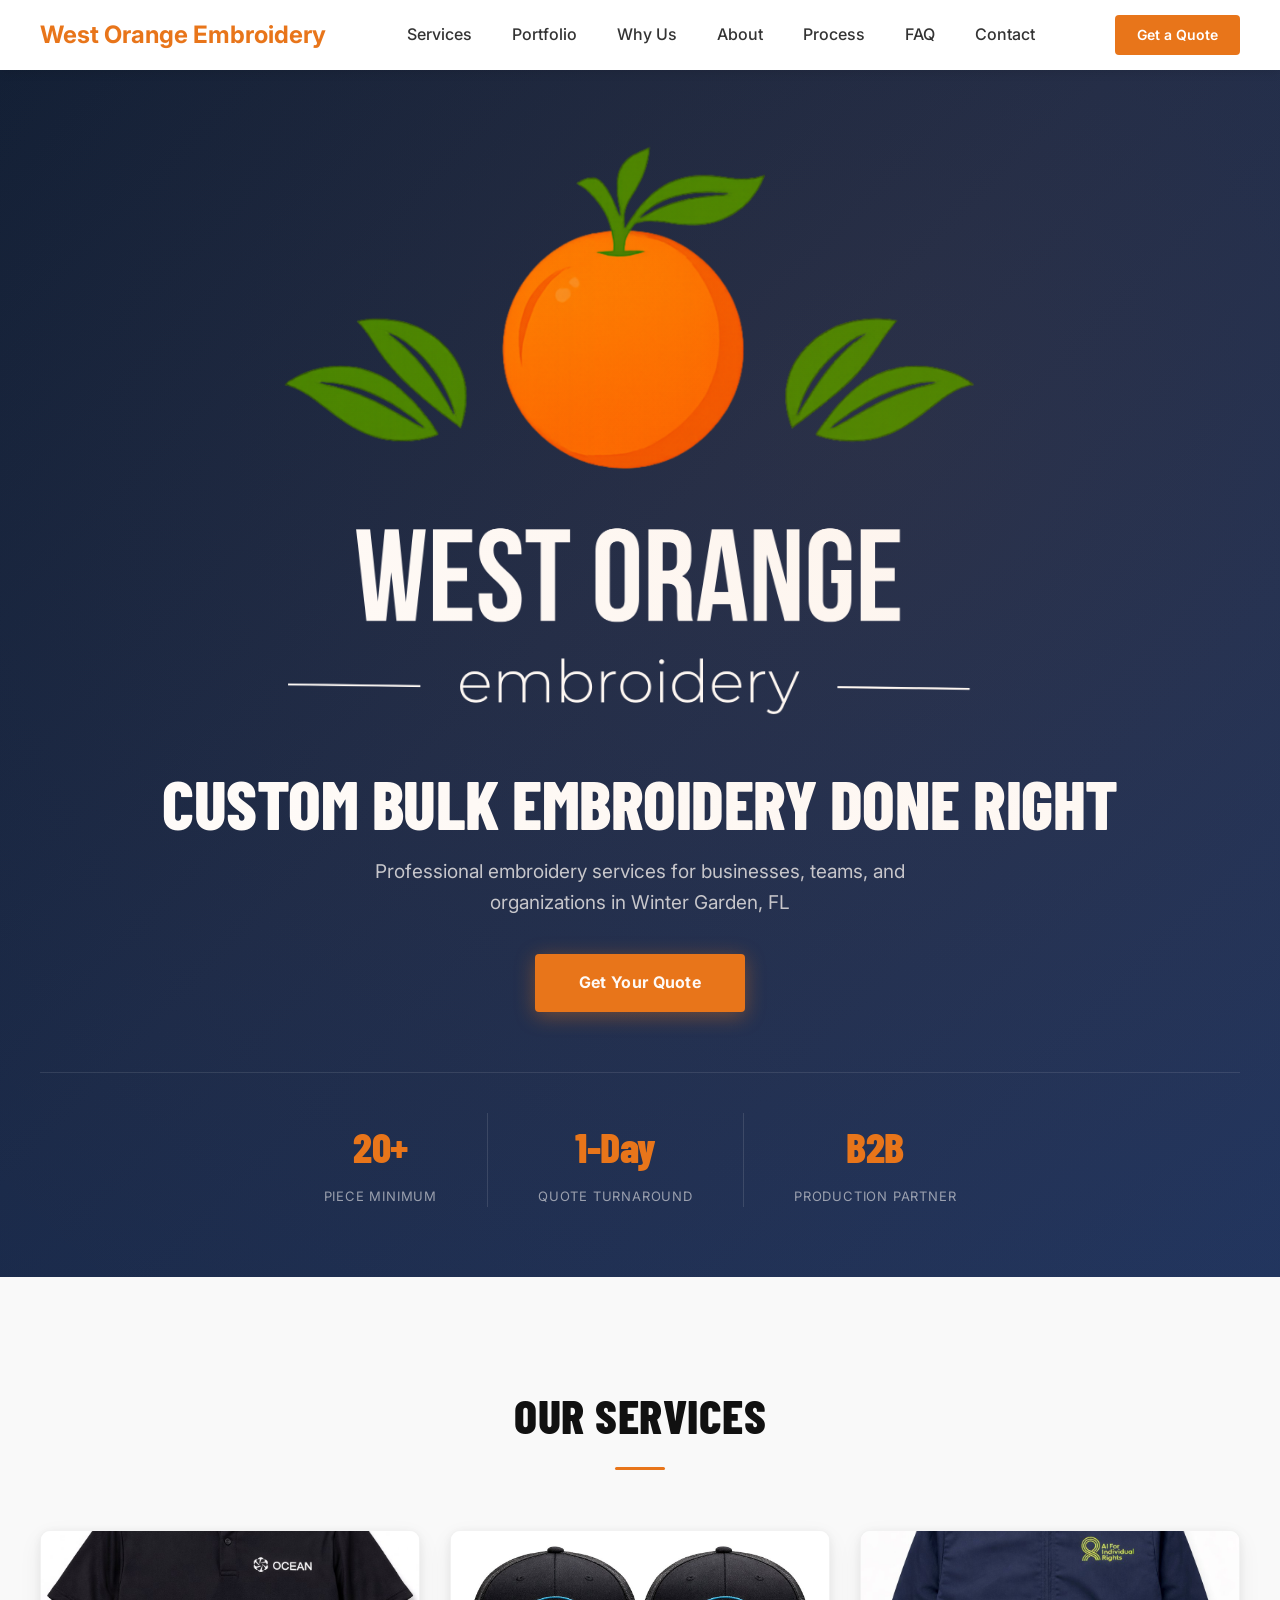
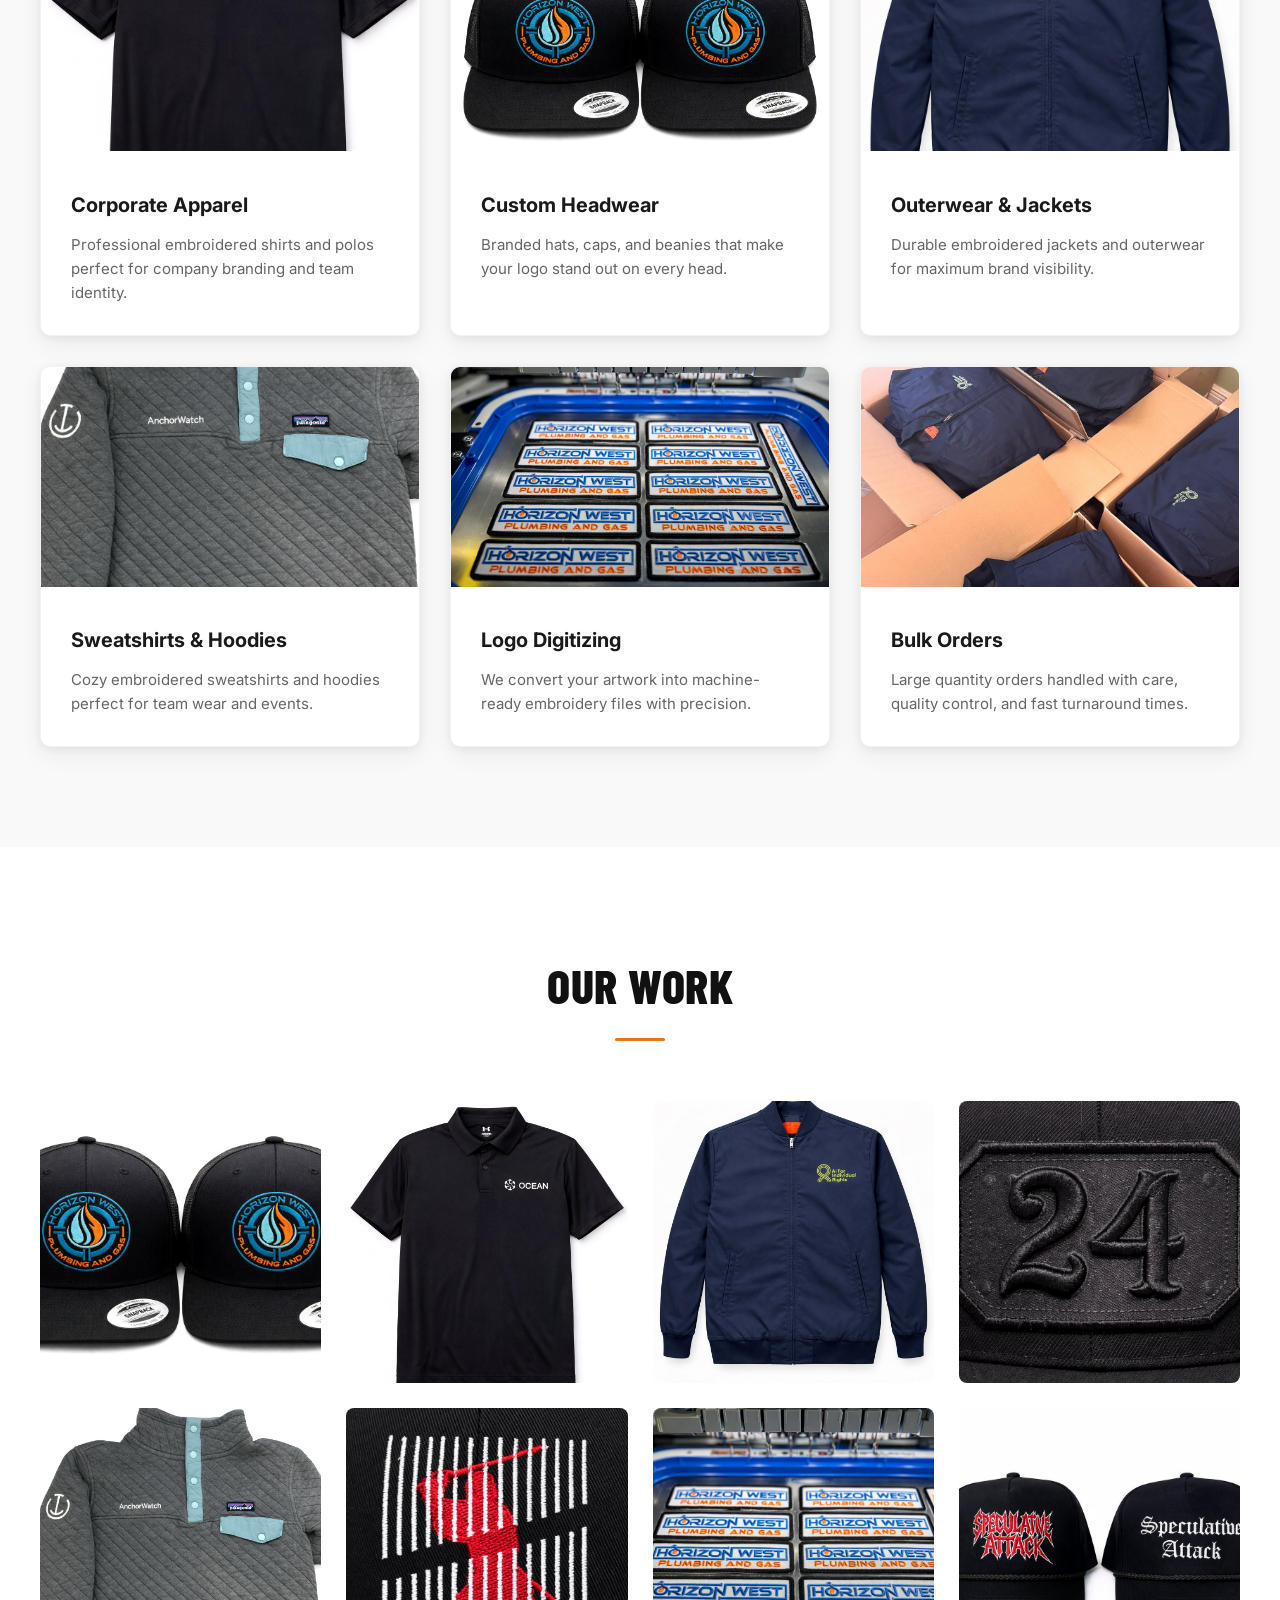
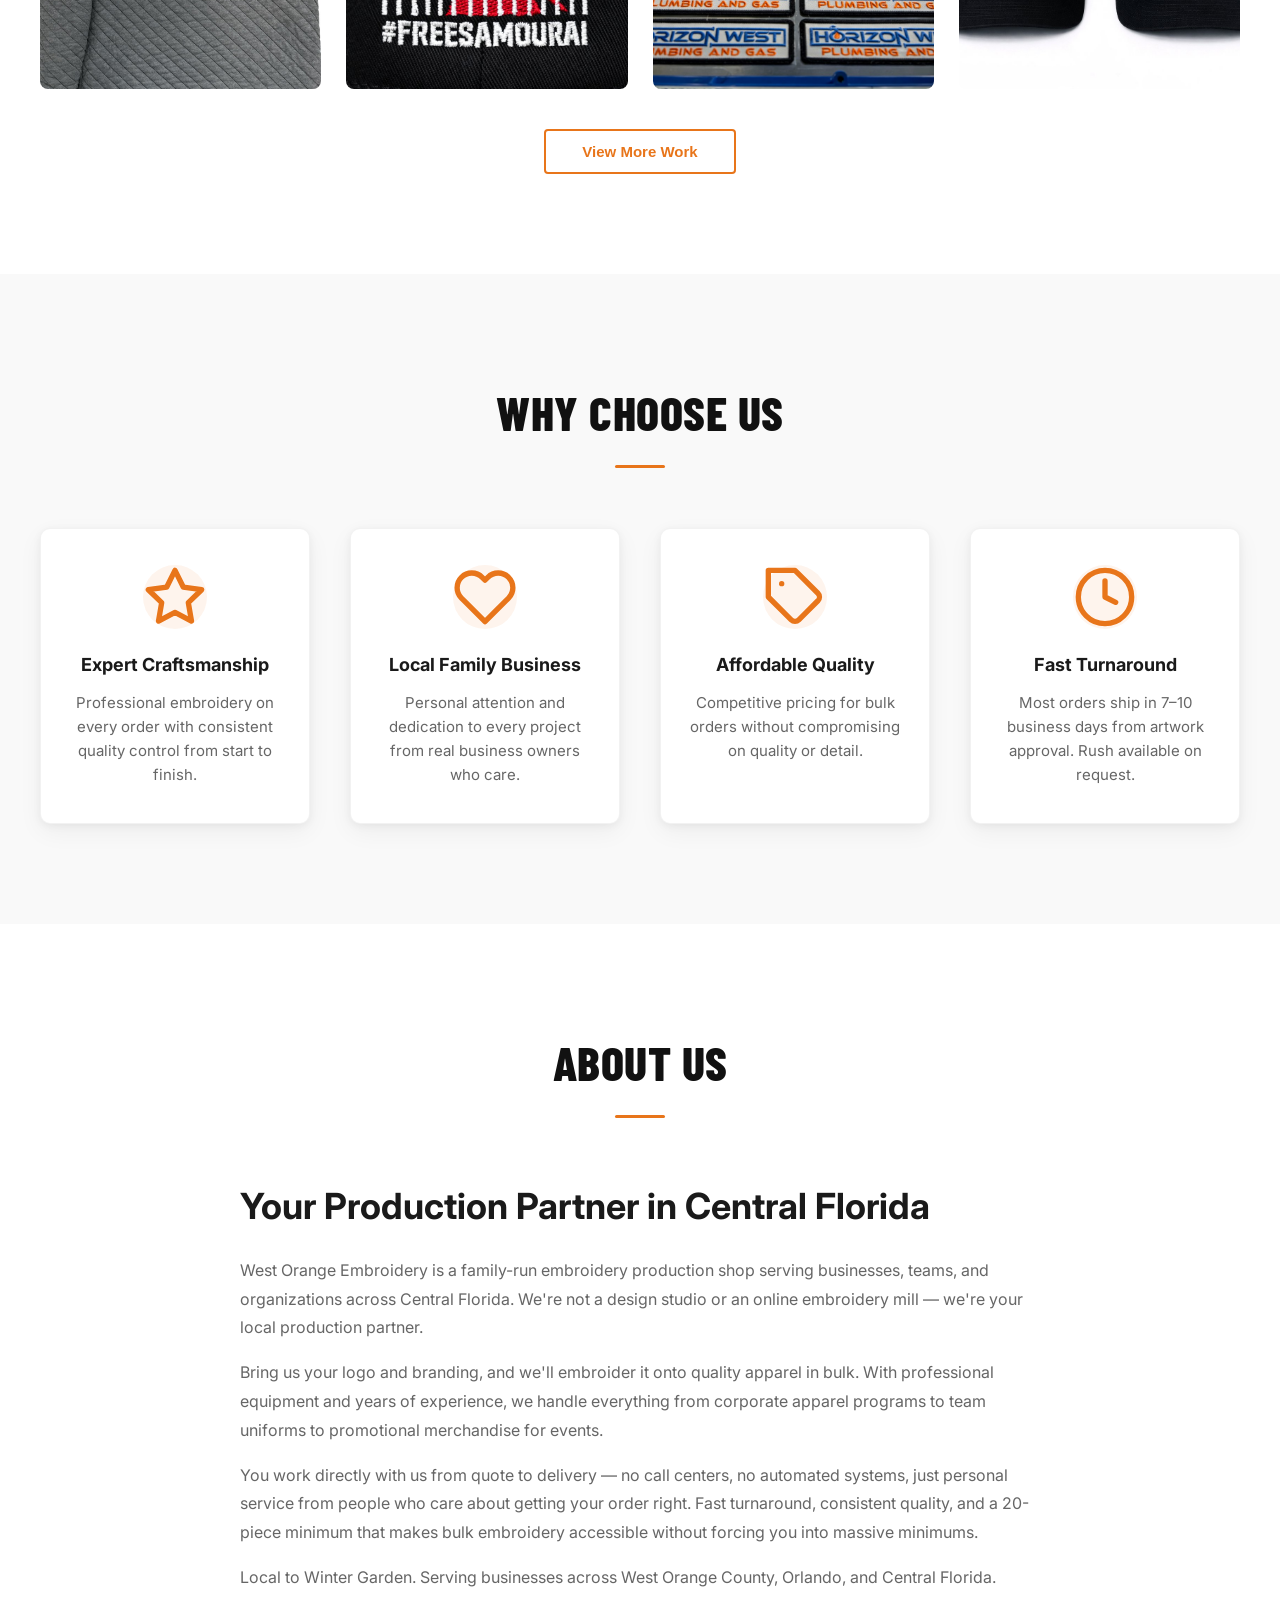
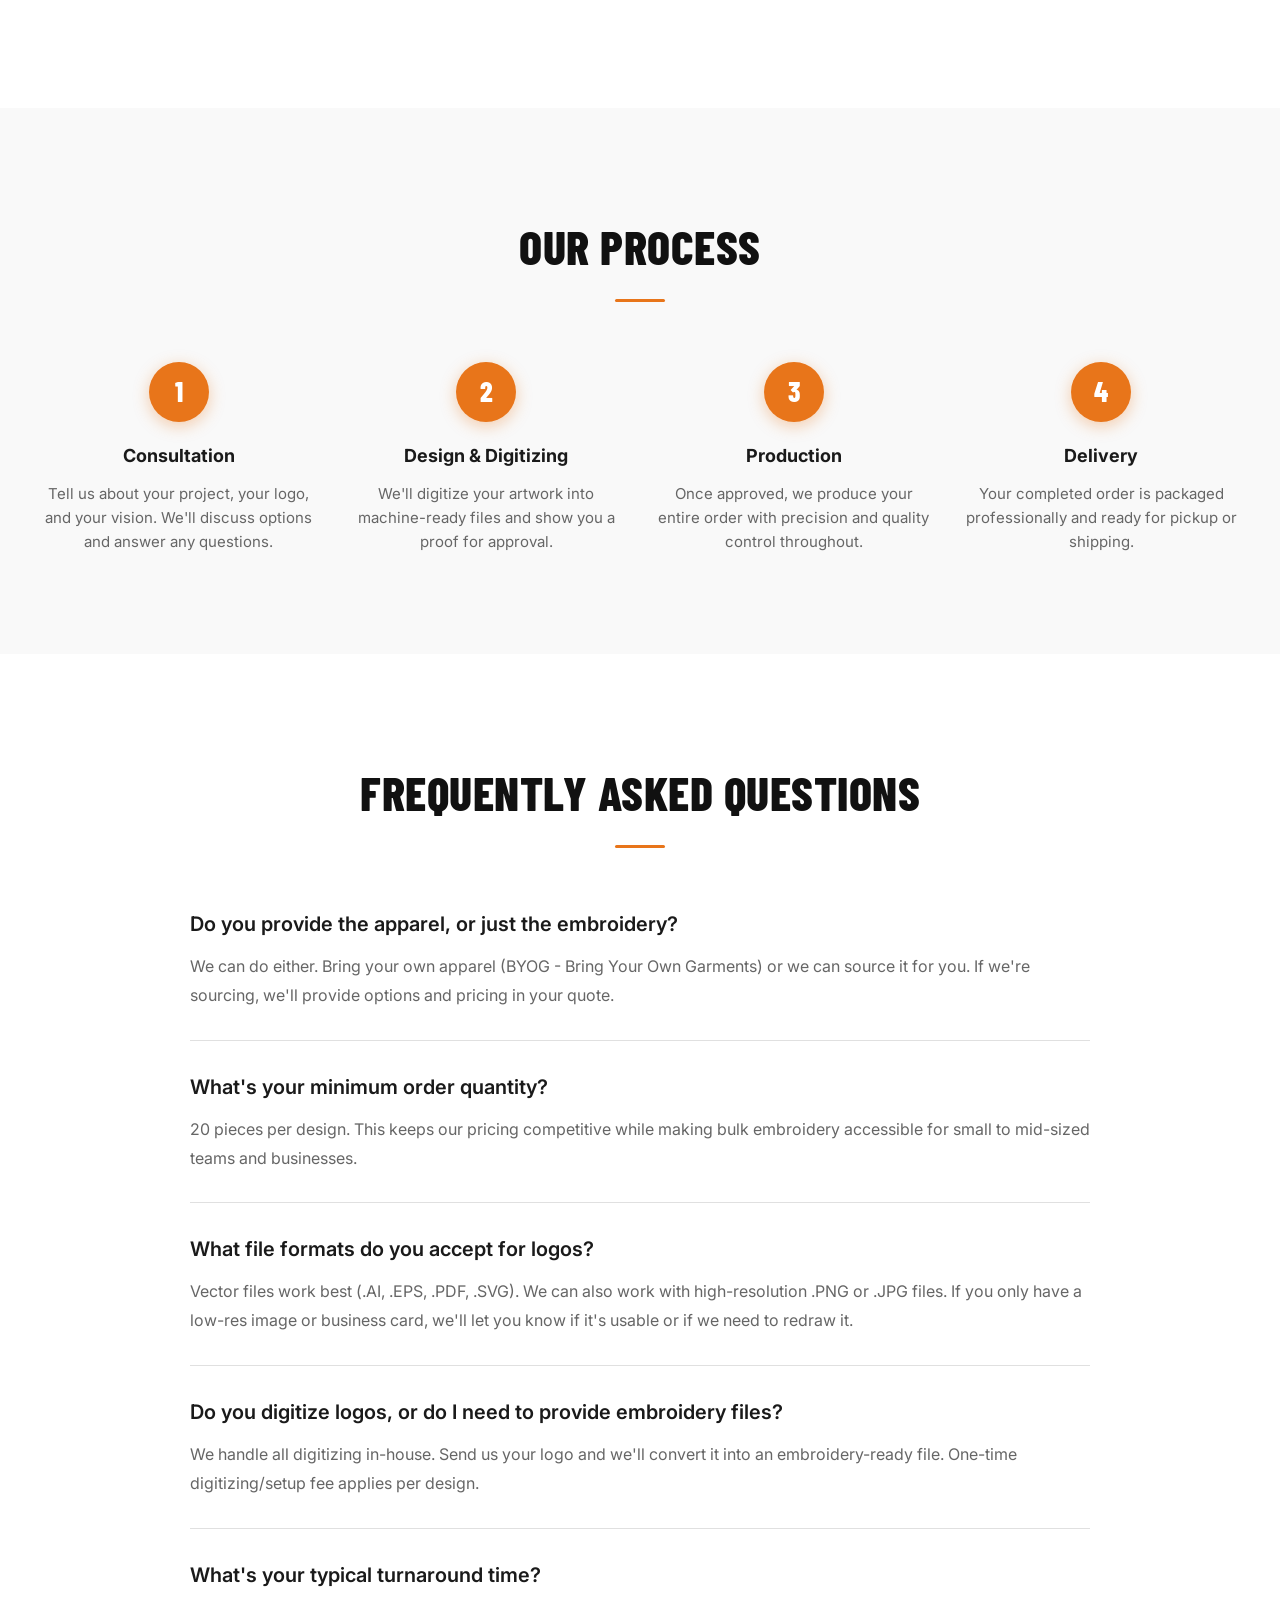
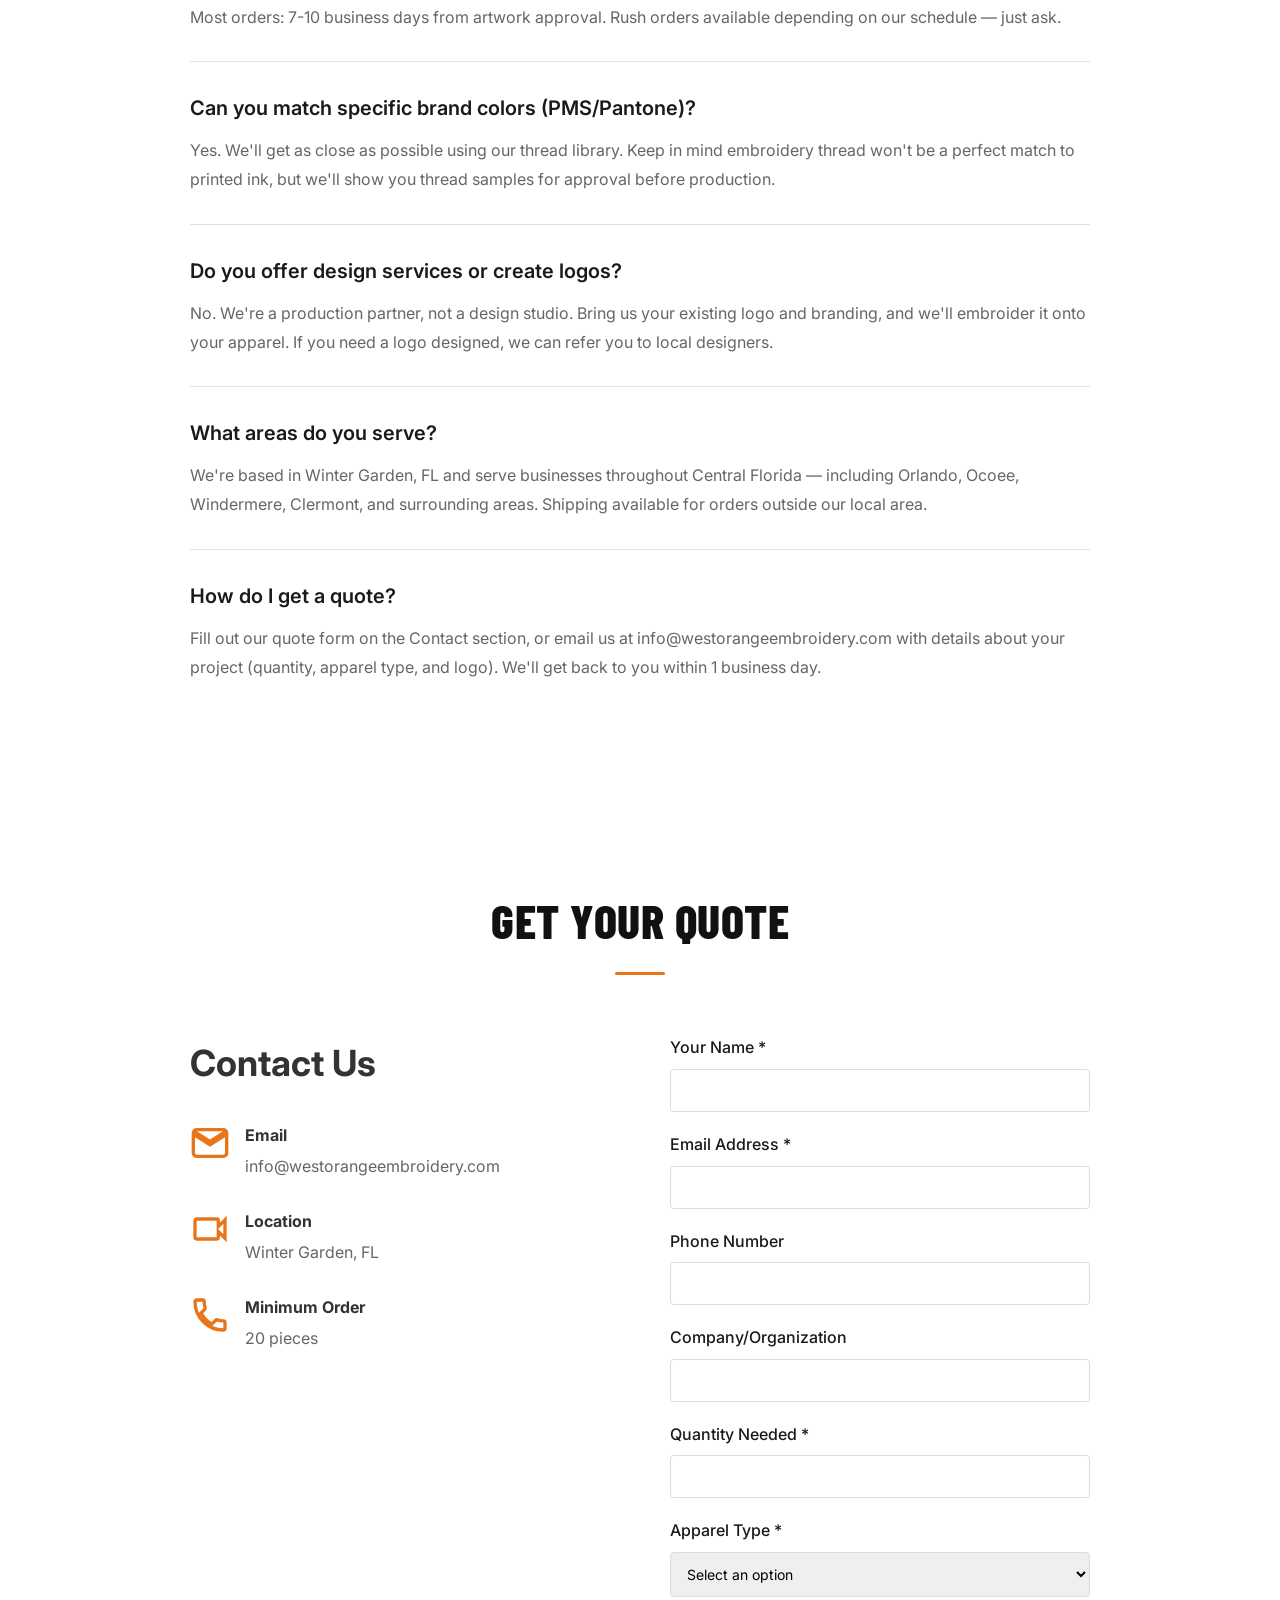
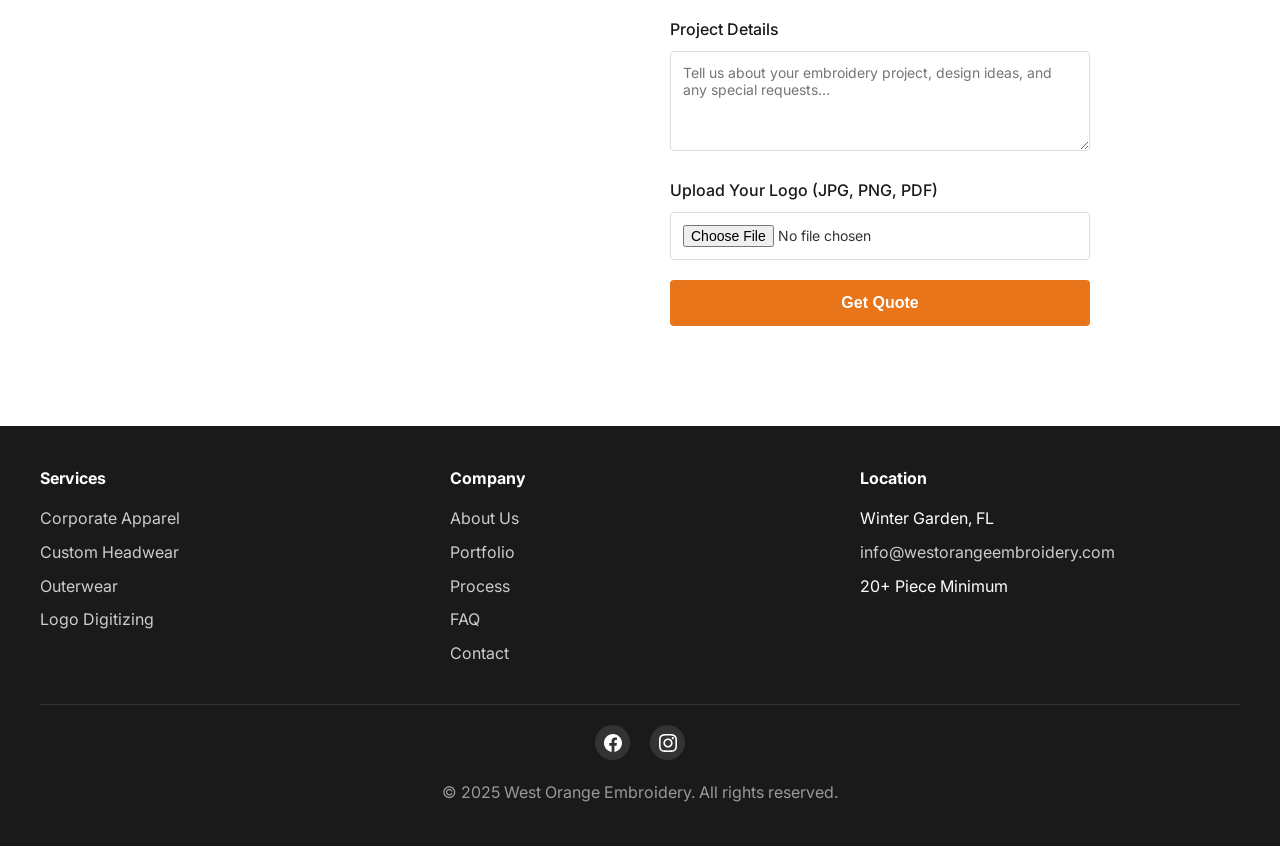
==== commit 1488cc91: "Visual upgrade: hero gradient, Barlow Condensed font, card depth, scroll animations" ====
--- a/index.html
+++ b/index.html
@@ -4,7 +4,7 @@
     <meta charset="UTF-8">
     <meta name="viewport" content="width=device-width, initial-scale=1.0">
     <title>West Orange Embroidery - Custom Bulk Embroidery in Winter Garden, FL</title>
-    <link href="https://fonts.googleapis.com/css2?family=Inter:wght@400;500;600;700&display=swap" rel="stylesheet">
+    <link href="https://fonts.googleapis.com/css2?family=Inter:wght@400;500;600;700&family=Barlow+Condensed:wght@600;700;800&display=swap" rel="stylesheet">
     <style>
         * {
             margin: 0;
@@ -91,11 +91,24 @@
 
         /* Hero Section */
         .hero {
-            background: #1a2a4a;
+            background: linear-gradient(135deg, #0f1e36 0%, #1a2a4a 45%, #1e3460 100%);
             color: white;
-            padding: 30px 40px 25px;
+            padding: 60px 40px 70px;
             text-align: center;
             margin-top: 70px;
+            position: relative;
+            overflow: hidden;
+        }
+
+        .hero::before {
+            content: '';
+            position: absolute;
+            top: -50%;
+            left: -50%;
+            width: 200%;
+            height: 200%;
+            background: radial-gradient(ellipse at 60% 40%, rgba(232, 117, 26, 0.08) 0%, transparent 60%);
+            pointer-events: none;
         }
 
         .hero-logo {
@@ -107,55 +120,79 @@
         }
 
         .hero h1 {
-            font-size: 56px;
-            margin-bottom: 20px;
-            font-weight: 700;
+            font-family: 'Barlow Condensed', sans-serif;
+            font-size: 68px;
+            margin-bottom: 18px;
+            font-weight: 800;
             color: white;
+            letter-spacing: -0.5px;
+            line-height: 1.05;
+            text-transform: uppercase;
         }
 
         .hero p {
-            font-size: 20px;
-            margin-bottom: 40px;
-            color: #ddd;
+            font-size: 19px;
+            margin-bottom: 36px;
+            color: rgba(255,255,255,0.75);
+            max-width: 560px;
+            margin-left: auto;
+            margin-right: auto;
+            line-height: 1.6;
         }
 
         .hero-button {
             display: inline-block;
             background: #E8751A;
             color: white;
-            padding: 14px 40px;
+            padding: 16px 44px;
             border-radius: 4px;
-            font-weight: 600;
-            transition: background 0.3s;
+            font-weight: 700;
+            transition: background 0.3s, transform 0.2s, box-shadow 0.3s;
             font-size: 16px;
+            letter-spacing: 0.3px;
+            box-shadow: 0 4px 20px rgba(232, 117, 26, 0.4);
         }
 
         .hero-button:hover {
             background: #d46515;
+            transform: translateY(-2px);
+            box-shadow: 0 8px 28px rgba(232, 117, 26, 0.5);
         }
 
         .stats-bar {
             display: flex;
             justify-content: center;
-            gap: 80px;
+            gap: 0;
             margin-top: 60px;
             flex-wrap: wrap;
+            border-top: 1px solid rgba(255,255,255,0.1);
+            padding-top: 40px;
         }
 
         .stat {
             text-align: center;
+            padding: 0 50px;
+            border-right: 1px solid rgba(255,255,255,0.12);
+        }
+
+        .stat:last-child {
+            border-right: none;
         }
 
         .stat-number {
-            font-size: 36px;
-            font-weight: 700;
+            font-family: 'Barlow Condensed', sans-serif;
+            font-size: 42px;
+            font-weight: 800;
             color: #E8751A;
+            letter-spacing: -0.5px;
         }
 
         .stat-label {
-            font-size: 14px;
-            color: #bbb;
-            margin-top: 8px;
+            font-size: 13px;
+            color: rgba(255,255,255,0.55);
+            margin-top: 6px;
+            text-transform: uppercase;
+            letter-spacing: 0.8px;
         }
 
         /* Services Section */
@@ -166,9 +203,13 @@
 
         .section-title {
             text-align: center;
-            font-size: 42px;
+            font-family: 'Barlow Condensed', sans-serif;
+            font-size: 48px;
+            font-weight: 800;
+            text-transform: uppercase;
+            letter-spacing: 0.5px;
             margin-bottom: 60px;
-            color: #1a1a1a;
+            color: #111;
         }
 
         .section-title::after {
@@ -191,15 +232,16 @@
 
         .service-card {
             background: white;
-            border-radius: 8px;
+            border-radius: 10px;
             overflow: hidden;
-            box-shadow: 0 4px 15px rgba(0,0,0,0.08);
+            box-shadow: 0 2px 8px rgba(0,0,0,0.06), 0 8px 24px rgba(0,0,0,0.06);
             transition: transform 0.3s, box-shadow 0.3s;
+            border: 1px solid rgba(0,0,0,0.05);
         }
 
         .service-card:hover {
-            transform: translateY(-8px);
-            box-shadow: 0 8px 25px rgba(0,0,0,0.15);
+            transform: translateY(-6px);
+            box-shadow: 0 4px 12px rgba(0,0,0,0.08), 0 16px 40px rgba(0,0,0,0.12);
         }
 
         .service-image {
@@ -323,15 +365,28 @@
 
         .why-us-card {
             text-align: center;
+            background: white;
+            border-radius: 10px;
+            padding: 36px 28px;
+            box-shadow: 0 2px 8px rgba(0,0,0,0.05), 0 8px 24px rgba(0,0,0,0.05);
+            border: 1px solid rgba(0,0,0,0.05);
+            transition: transform 0.3s, box-shadow 0.3s;
+        }
+
+        .why-us-card:hover {
+            transform: translateY(-4px);
+            box-shadow: 0 4px 12px rgba(0,0,0,0.07), 0 16px 36px rgba(0,0,0,0.09);
         }
 
         .why-us-icon {
-            width: 60px;
-            height: 60px;
-            margin: 0 auto 20px;
+            width: 64px;
+            height: 64px;
+            margin: 0 auto 22px;
             display: flex;
             align-items: center;
             justify-content: center;
+            background: rgba(232, 117, 26, 0.08);
+            border-radius: 50%;
         }
 
         .why-us-icon svg {
@@ -428,17 +483,19 @@
         }
 
         .step-number {
-            width: 50px;
-            height: 50px;
+            width: 60px;
+            height: 60px;
             background: #E8751A;
             color: white;
             border-radius: 50%;
             display: flex;
             align-items: center;
             justify-content: center;
-            font-size: 24px;
-            font-weight: 700;
+            font-family: 'Barlow Condensed', sans-serif;
+            font-size: 28px;
+            font-weight: 800;
             margin: 0 auto 20px;
+            box-shadow: 0 4px 16px rgba(232, 117, 26, 0.35);
         }
 
         .process-step h3 {
@@ -657,6 +714,28 @@
             fill: white;
         }
 
+        /* Scroll animations */
+        .fade-in {
+            opacity: 0;
+            transform: translateY(24px);
+            transition: opacity 0.6s ease, transform 0.6s ease;
+        }
+
+        .fade-in.visible {
+            opacity: 1;
+            transform: translateY(0);
+        }
+
+        .fade-in-delay-1 { transition-delay: 0.1s; }
+        .fade-in-delay-2 { transition-delay: 0.2s; }
+        .fade-in-delay-3 { transition-delay: 0.3s; }
+        .fade-in-delay-4 { transition-delay: 0.4s; }
+
+        /* Nav scroll effect */
+        nav.scrolled {
+            box-shadow: 0 2px 20px rgba(0,0,0,0.15);
+        }
+
         /* Mobile Responsive */
         @media (max-width: 768px) {
             nav {
@@ -689,7 +768,7 @@
             }
 
             .hero {
-                padding: 120px 20px 80px;
+                padding: 50px 20px 60px;
             }
 
             .hero-logo {
@@ -698,7 +777,7 @@
             }
 
             .hero h1 {
-                font-size: 36px;
+                font-size: 42px;
             }
 
             .hero p {
@@ -706,15 +785,19 @@
             }
 
             .stats-bar {
-                gap: 40px;
+                gap: 0;
+            }
+
+            .stat {
+                padding: 0 24px;
             }
 
             .stat-number {
-                font-size: 28px;
+                font-size: 32px;
             }
 
             .section-title {
-                font-size: 32px;
+                font-size: 36px;
                 margin-bottom: 40px;
             }
 
@@ -1282,6 +1365,34 @@
             });
         });
 
+        // Nav scroll effect
+        window.addEventListener('scroll', () => {
+            const nav = document.querySelector('nav');
+            if (window.scrollY > 20) {
+                nav.classList.add('scrolled');
+            } else {
+                nav.classList.remove('scrolled');
+            }
+        });
+
+        // Scroll fade-in animations
+        const fadeEls = document.querySelectorAll('.service-card, .portfolio-item, .why-us-card, .process-step, .faq-item');
+        fadeEls.forEach((el, i) => {
+            el.classList.add('fade-in');
+            const delay = (i % 4);
+            if (delay > 0) el.classList.add(`fade-in-delay-${delay}`);
+        });
+
+        const observer = new IntersectionObserver((entries) => {
+            entries.forEach(entry => {
+                if (entry.isIntersecting) {
+                    entry.target.classList.add('visible');
+                }
+            });
+        }, { threshold: 0.1 });
+
+        document.querySelectorAll('.fade-in').forEach(el => observer.observe(el));
+
         // Smooth scrolling
         document.querySelectorAll('a[href^="#"]').forEach(anchor => {
             anchor.addEventListener('click', function(e) {
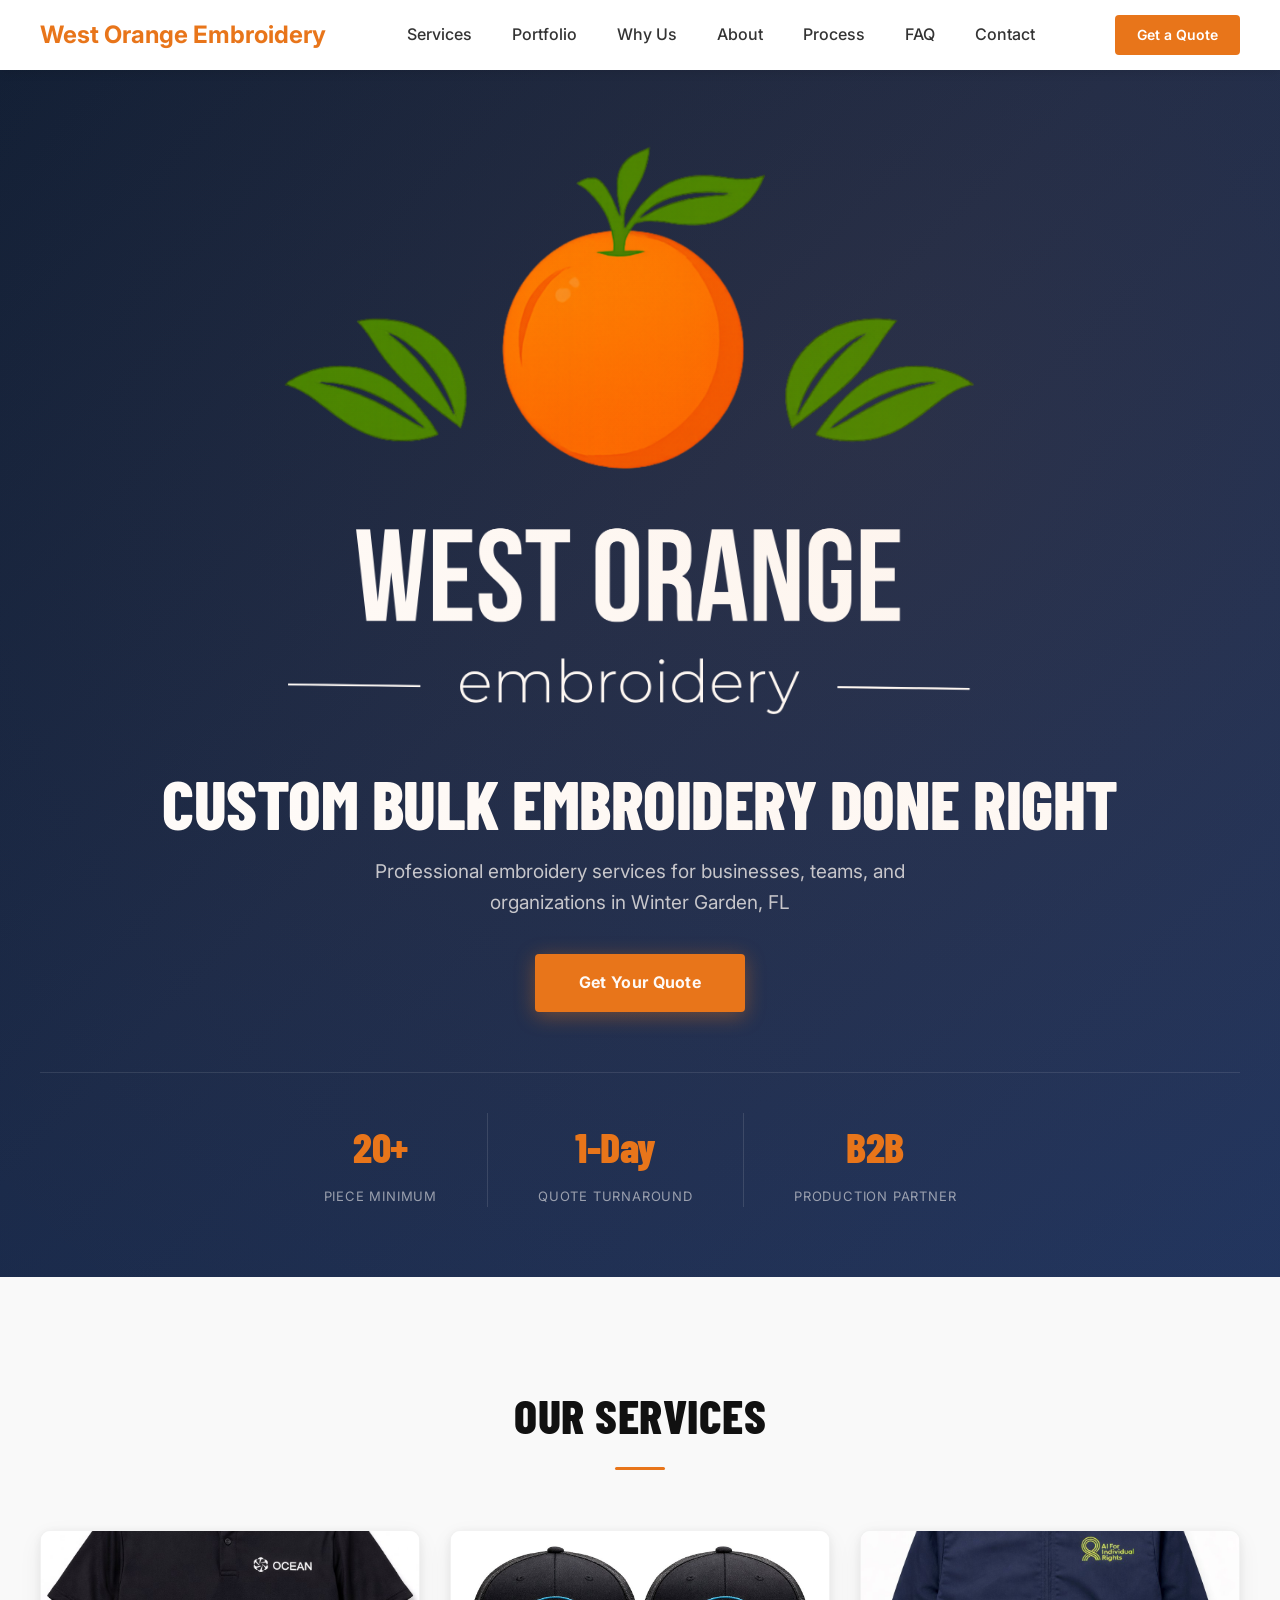
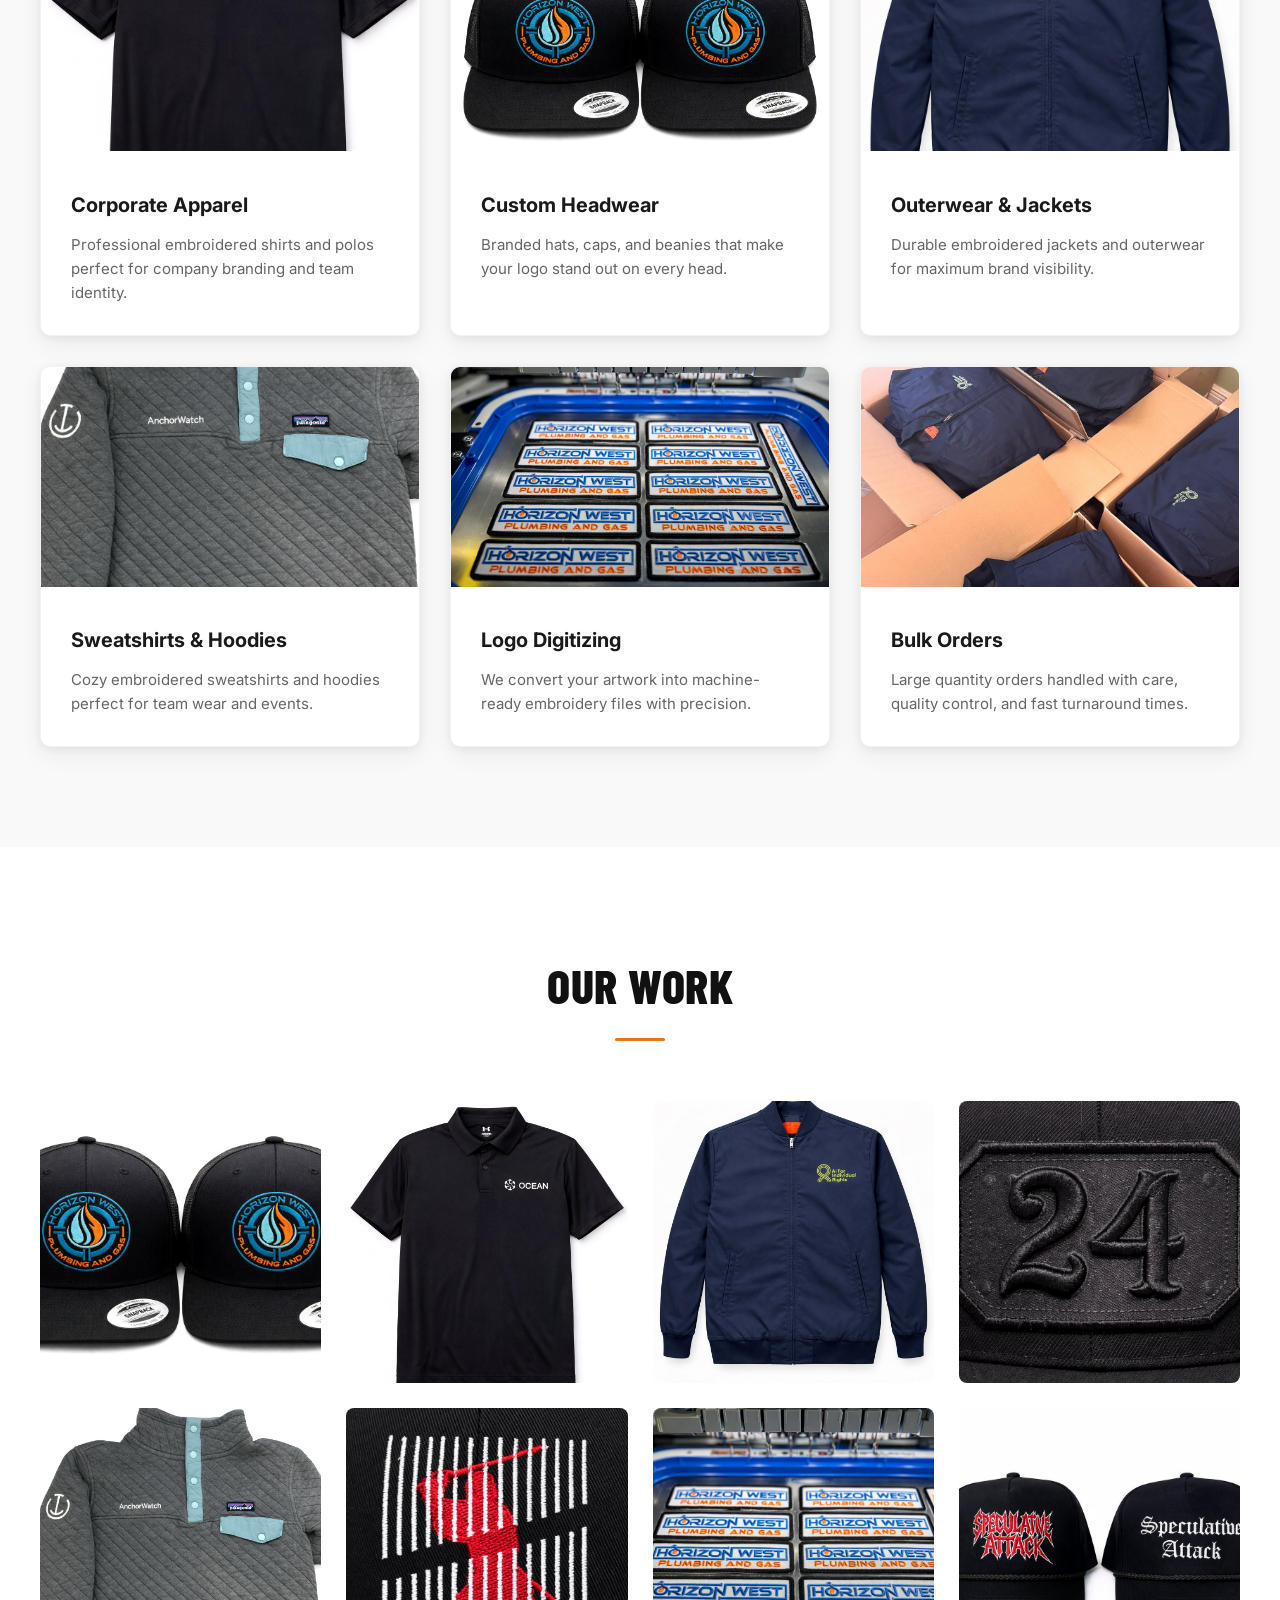
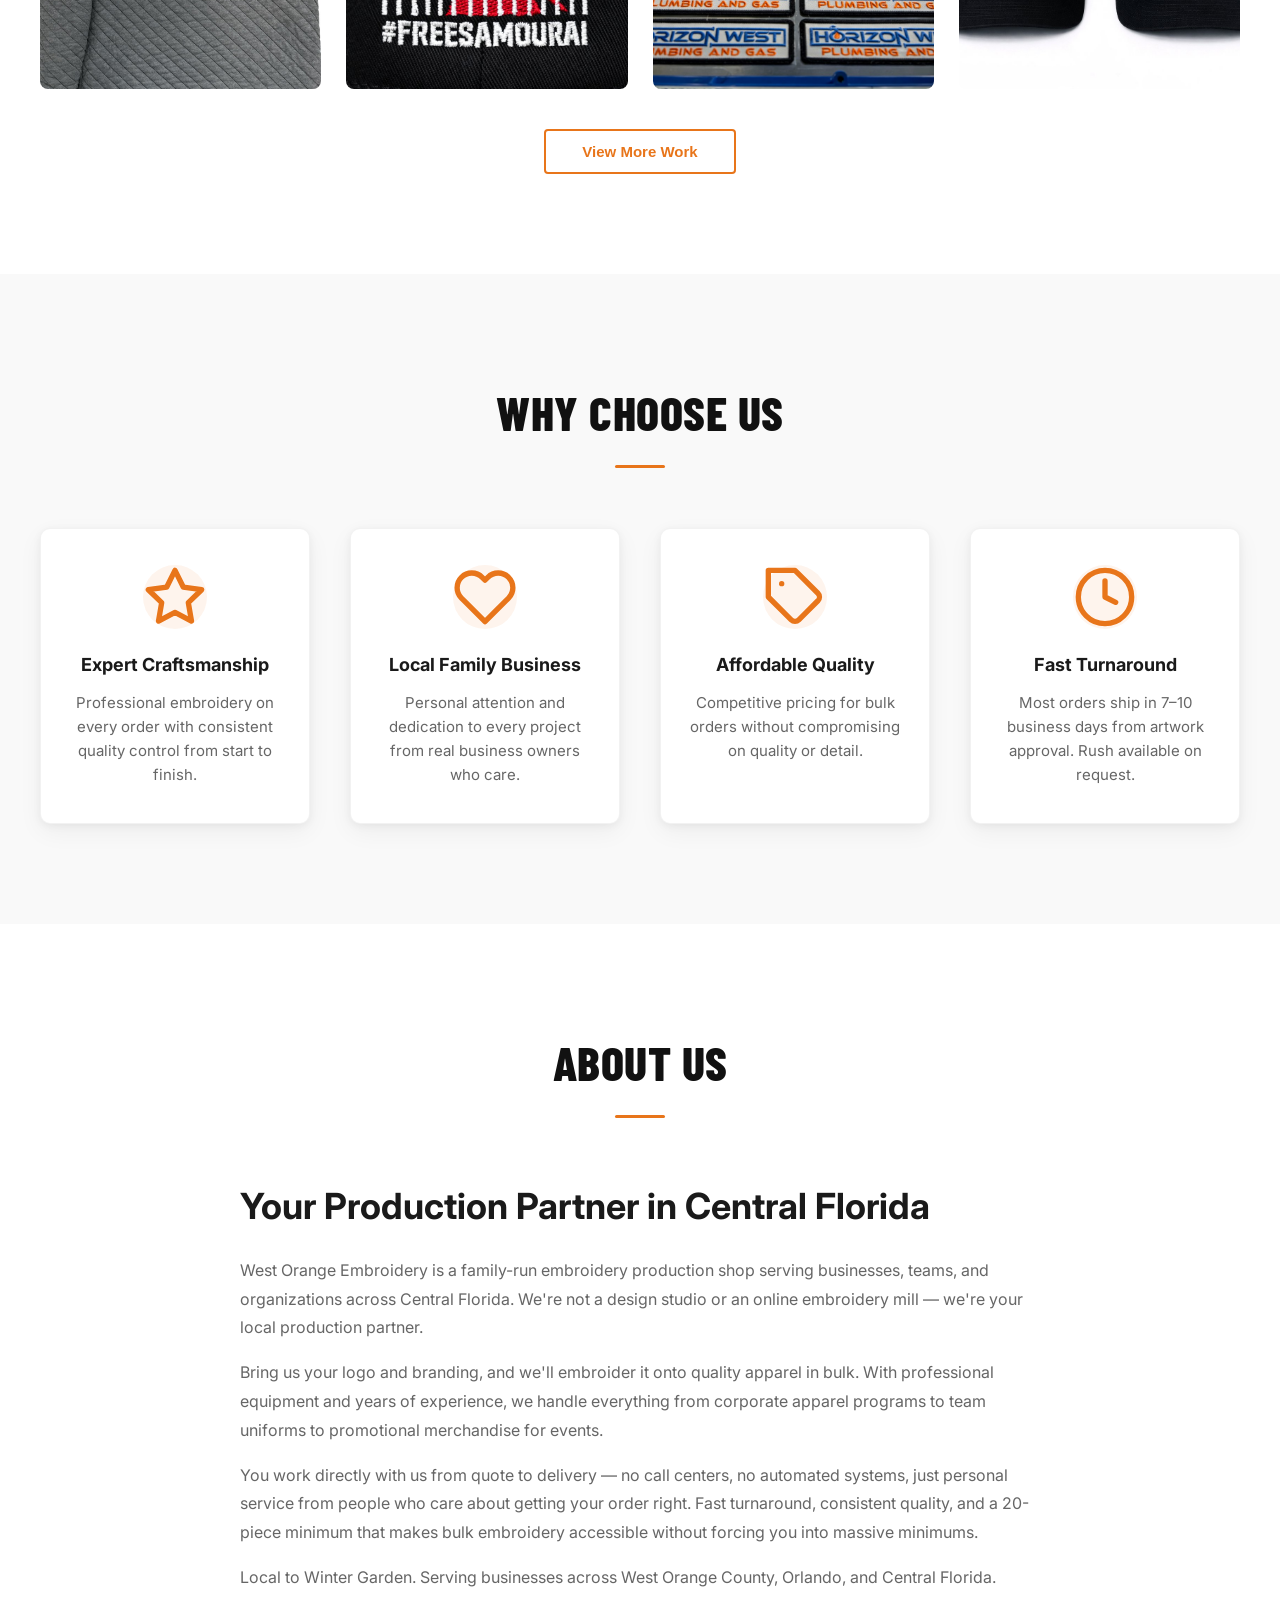
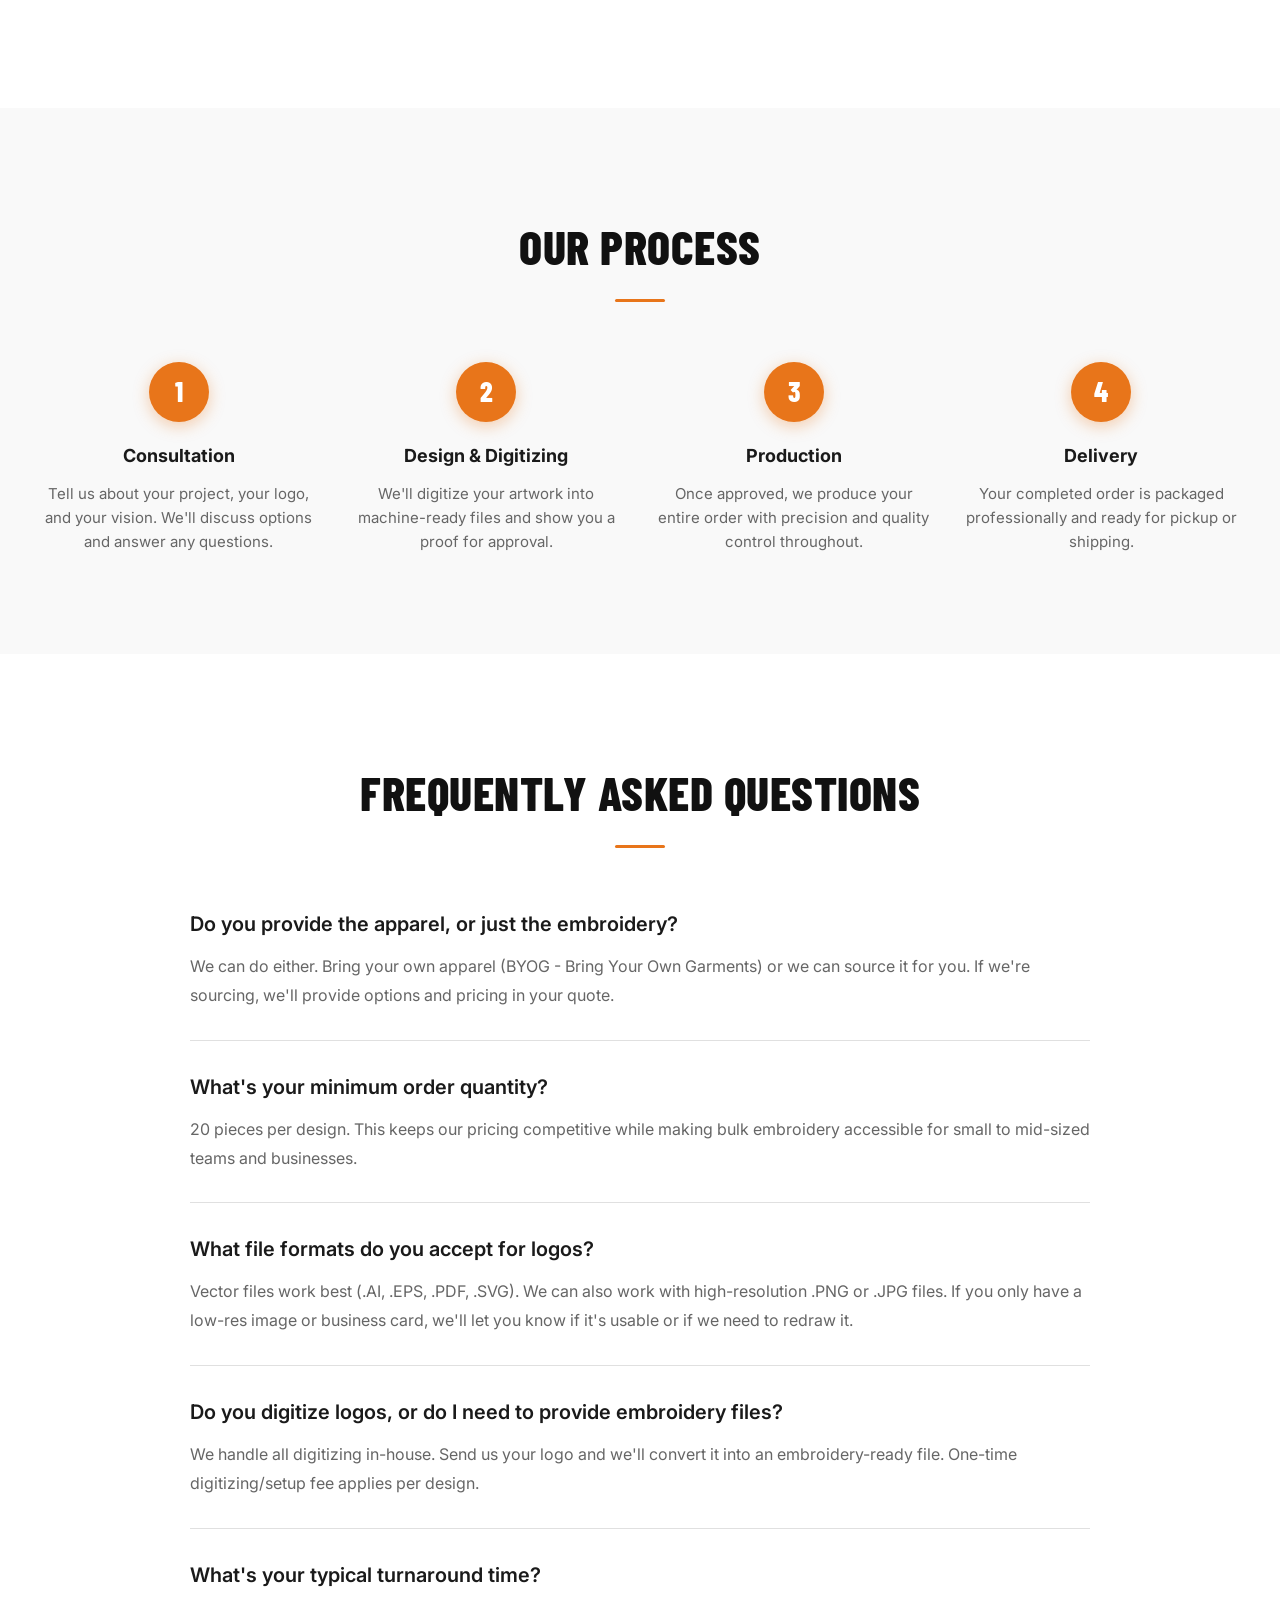
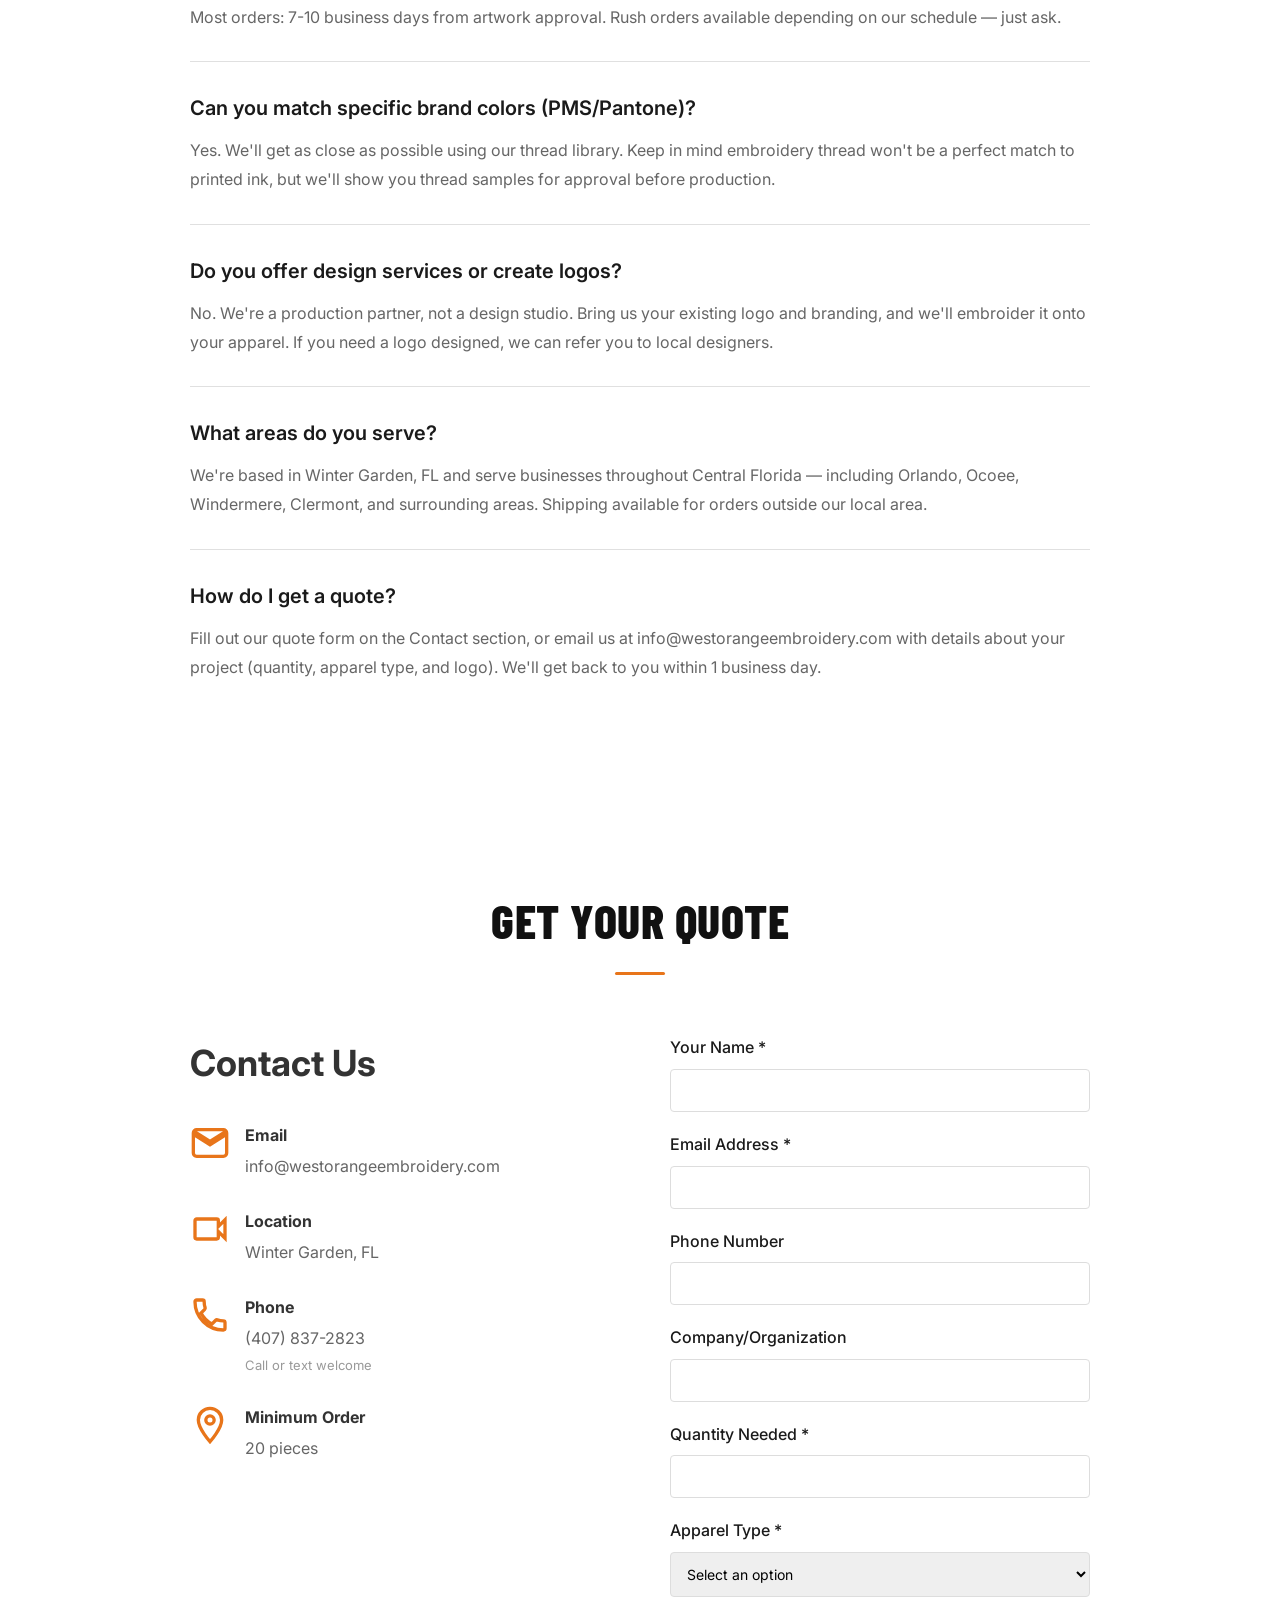
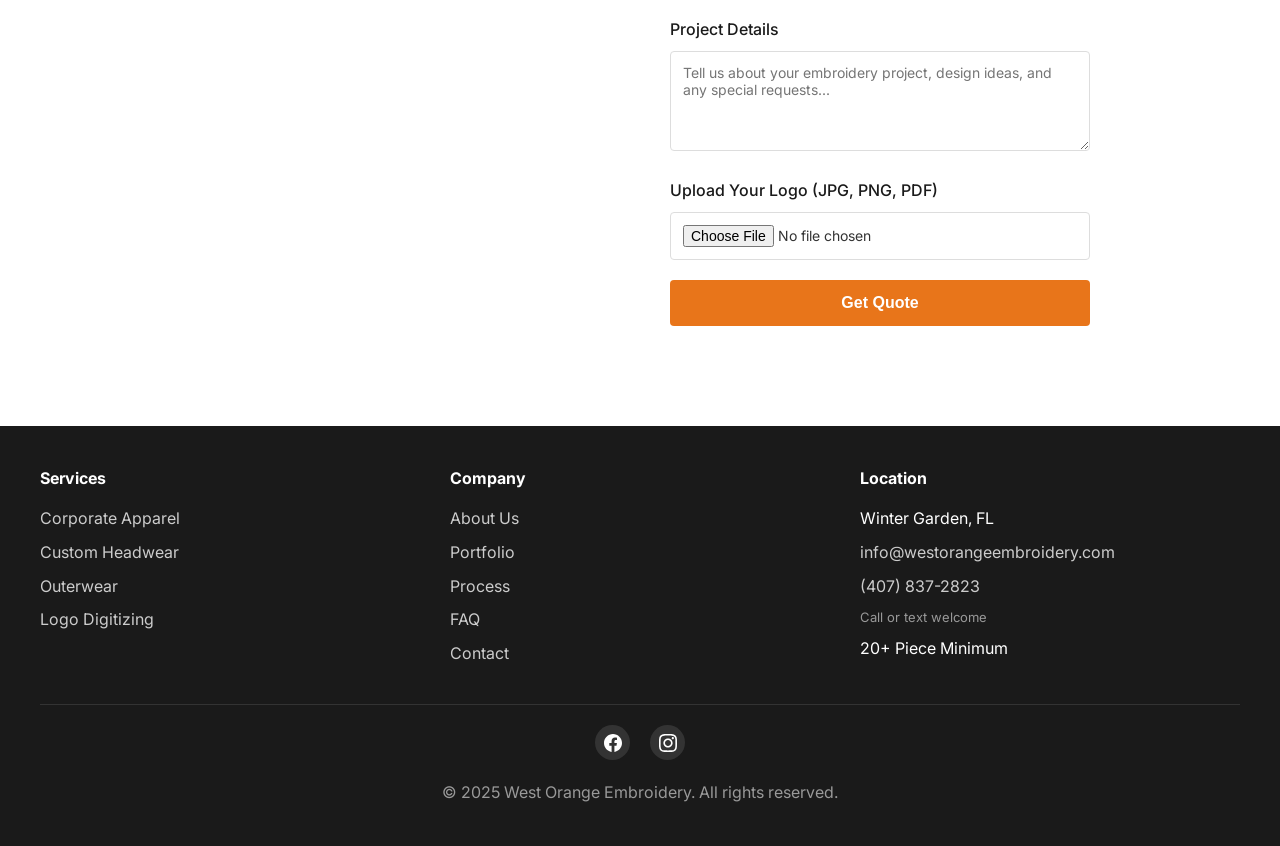
==== commit c807ccde: "Add phone number to contact section and footer" ====
--- a/index.html
+++ b/index.html
@@ -1237,6 +1237,18 @@
                         </svg>
                     </div>
                     <div class="contact-details">
+                        <h3>Phone</h3>
+                        <p><a href="tel:4078372823">(407) 837-2823</a></p>
+                        <p style="font-size:13px; color:#999; margin-top:3px;">Call or text welcome</p>
+                    </div>
+                </div>
+                <div class="contact-item">
+                    <div class="contact-icon">
+                        <svg viewBox="0 0 24 24" fill="#E8751A">
+                            <path d="M12 2C8.13 2 5 5.13 5 9c0 5.25 7 13 7 13s7-7.75 7-13c0-3.87-3.13-7-7-7zm0 9.5c-1.38 0-2.5-1.12-2.5-2.5s1.12-2.5 2.5-2.5 2.5 1.12 2.5 2.5-1.12 2.5-2.5 2.5z"/>
+                        </svg>
+                    </div>
+                    <div class="contact-details">
                         <h3>Minimum Order</h3>
                         <p>20 pieces</p>
                     </div>
@@ -1328,6 +1340,8 @@
                 <ul>
                     <li>Winter Garden, FL</li>
                     <li><a href="mailto:info@westorangeembroidery.com">info@westorangeembroidery.com</a></li>
+                    <li><a href="tel:4078372823">(407) 837-2823</a></li>
+                    <li style="color:#999; font-size:13px;">Call or text welcome</li>
                     <li>20+ Piece Minimum</li>
                 </ul>
             </div>
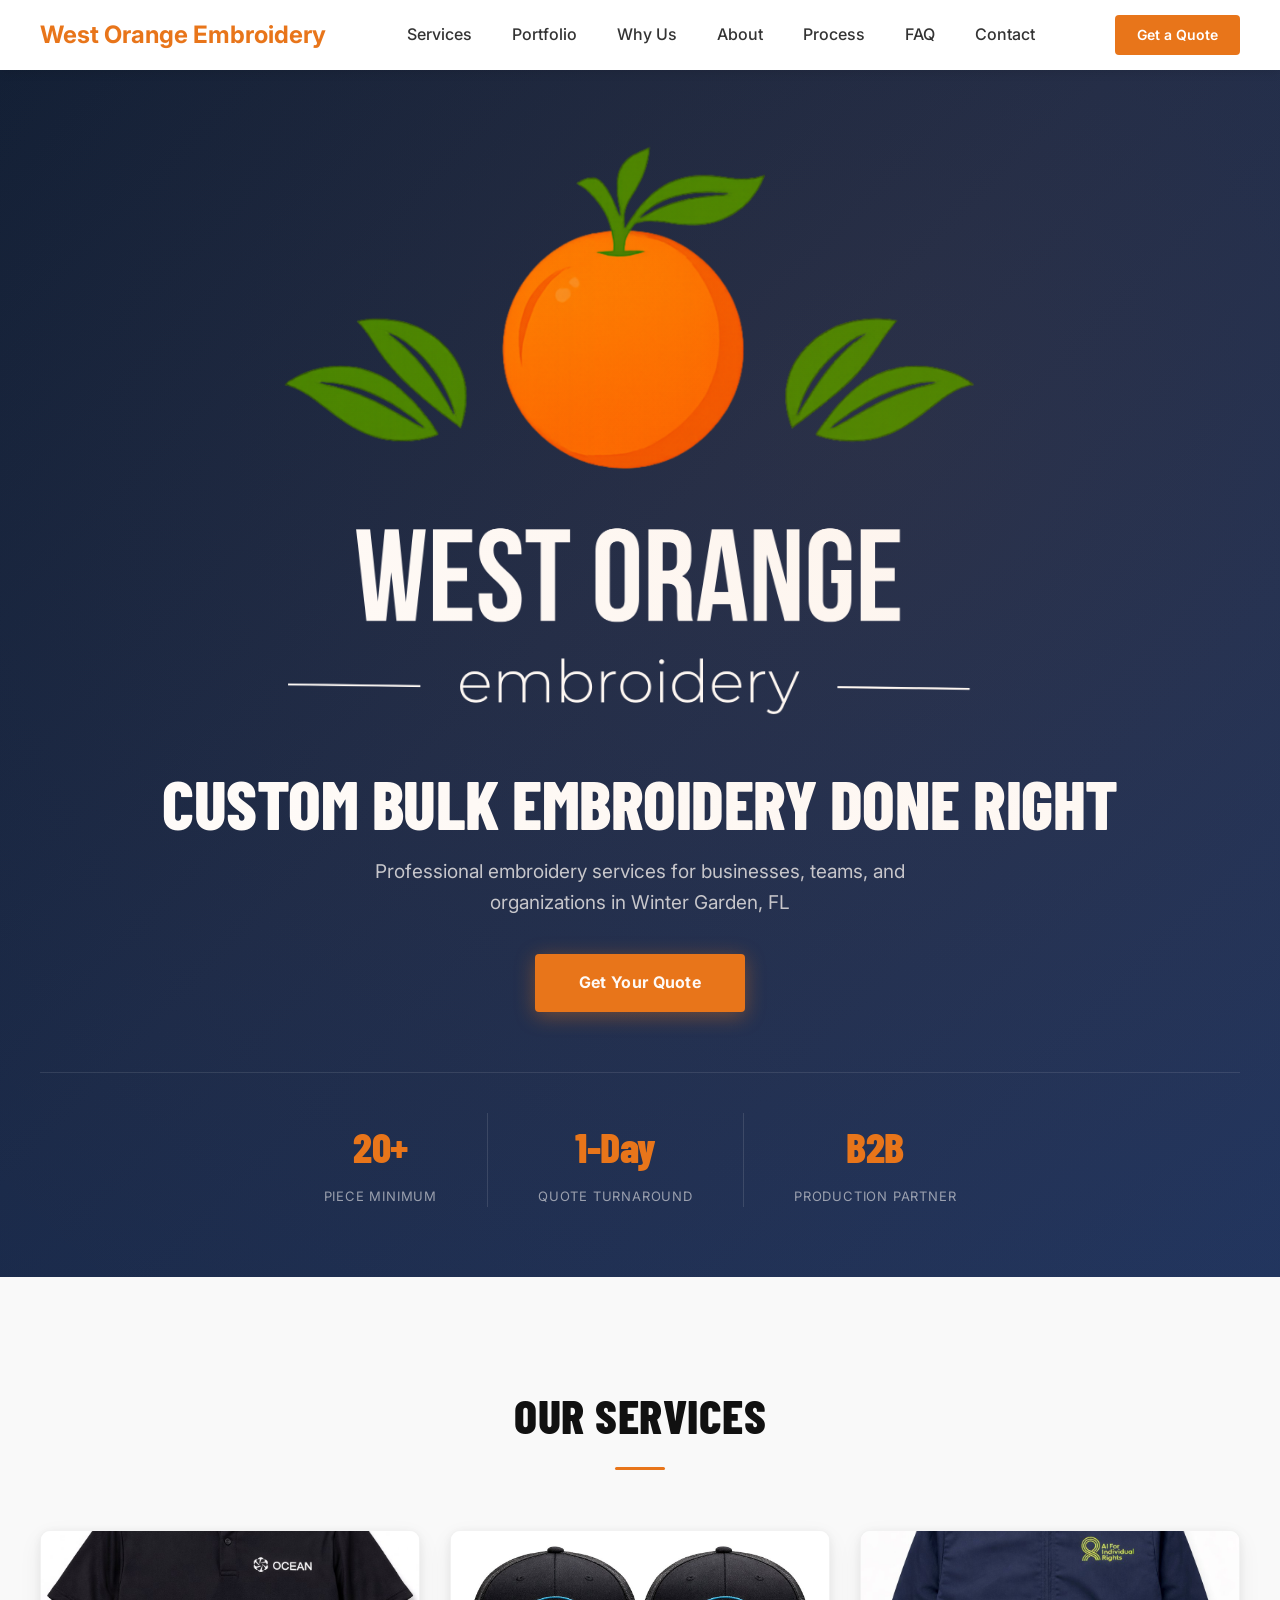
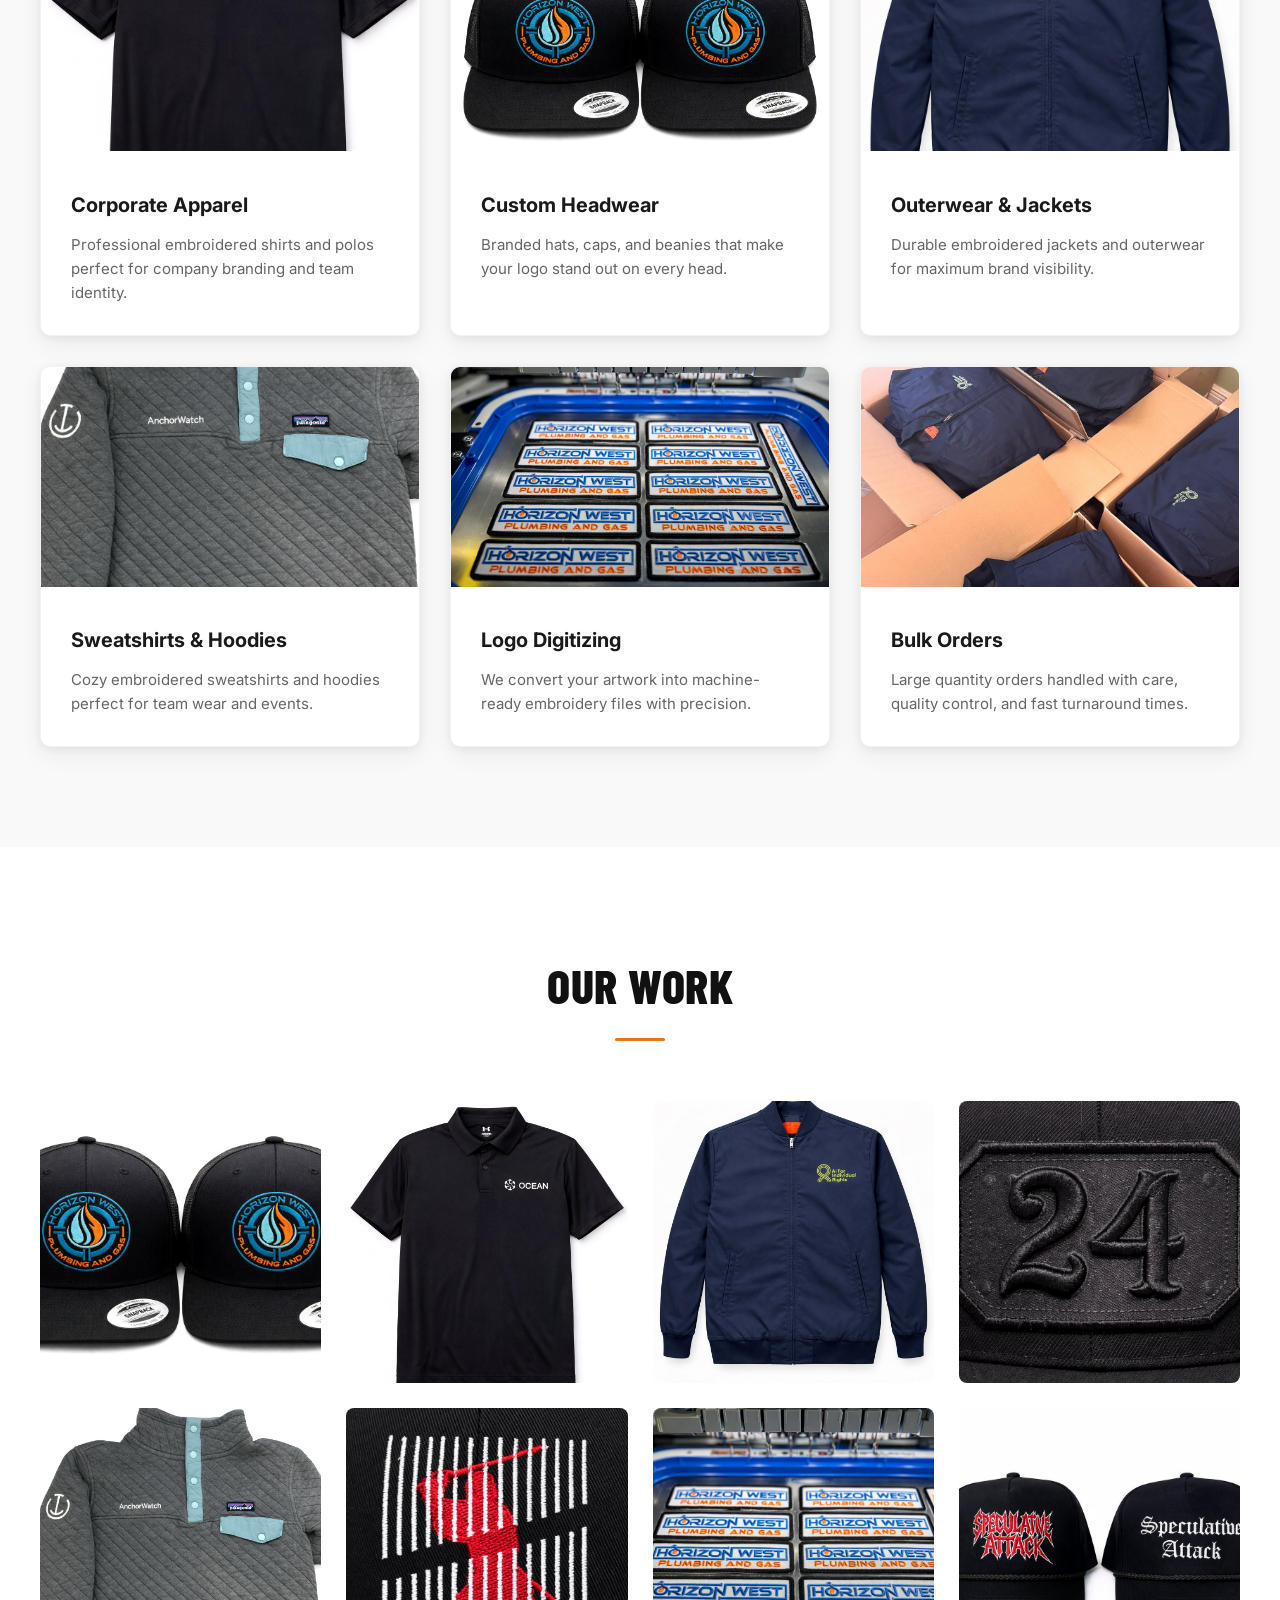
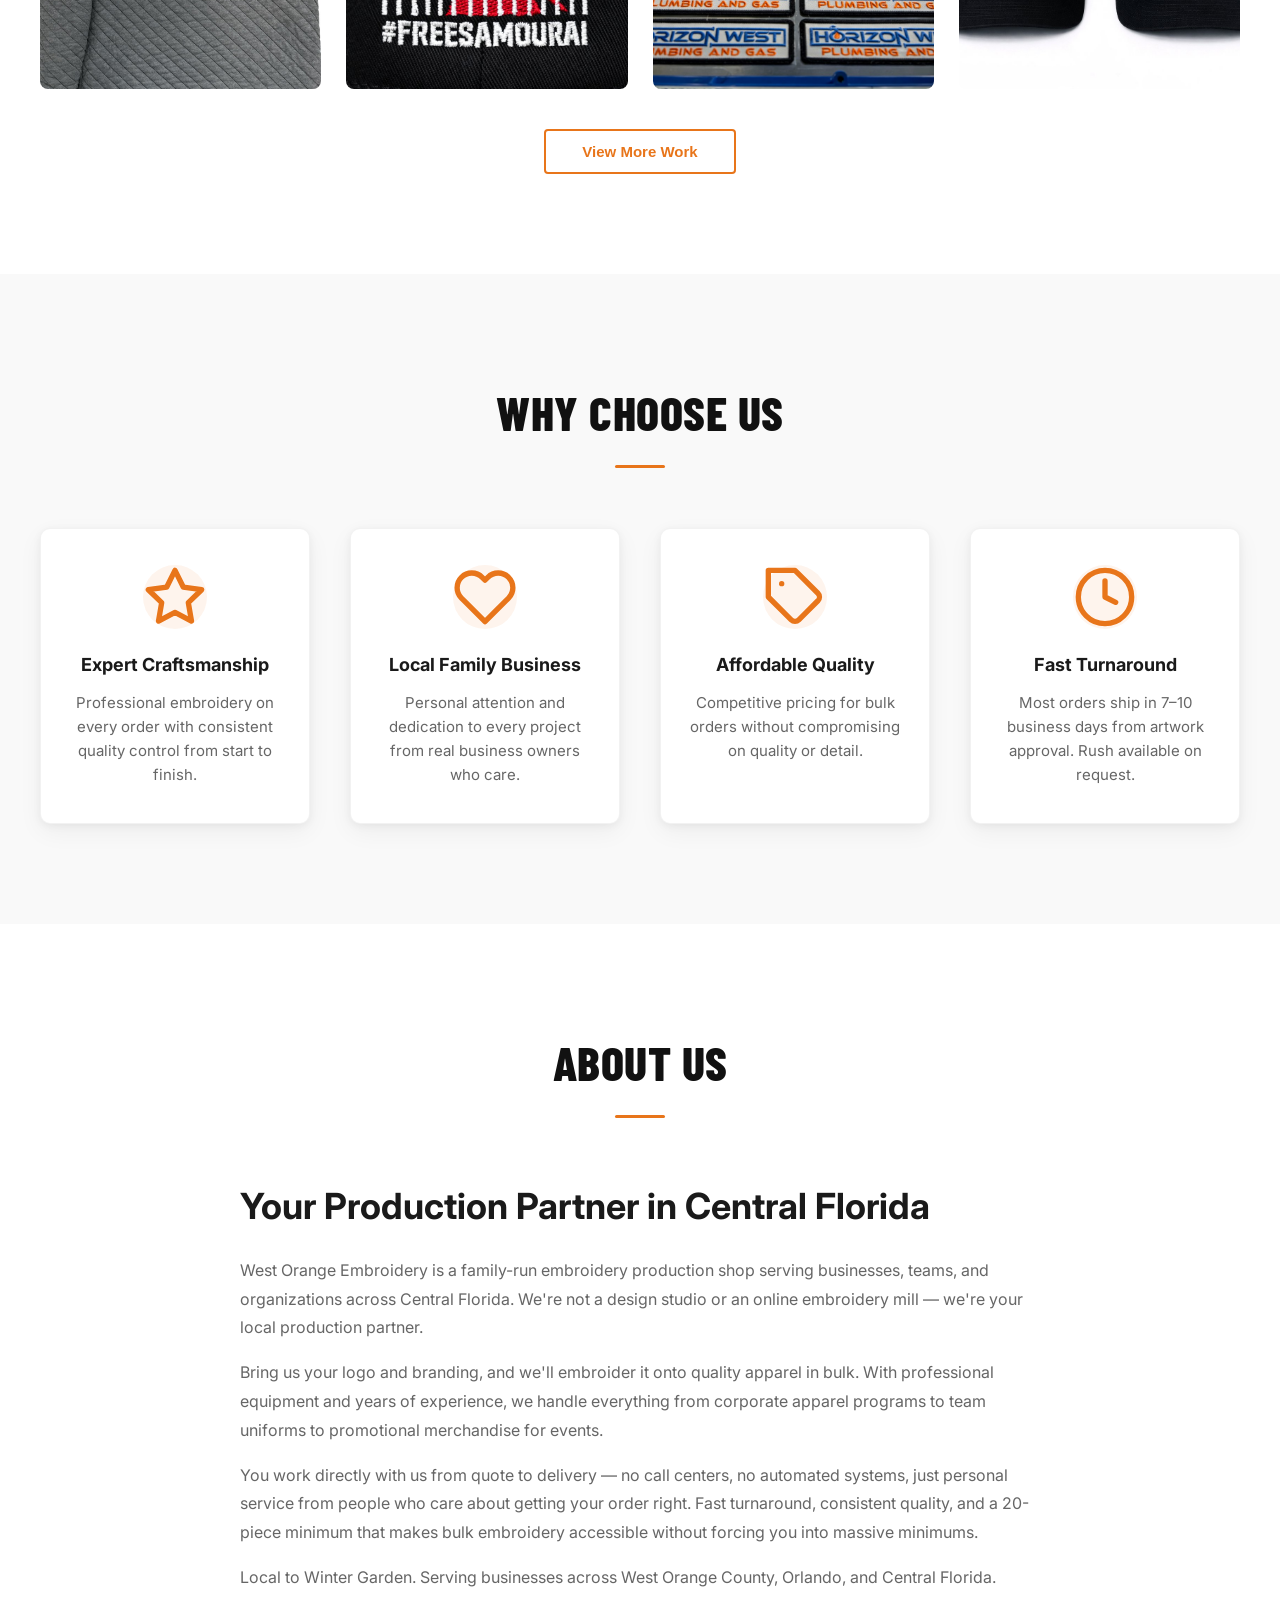
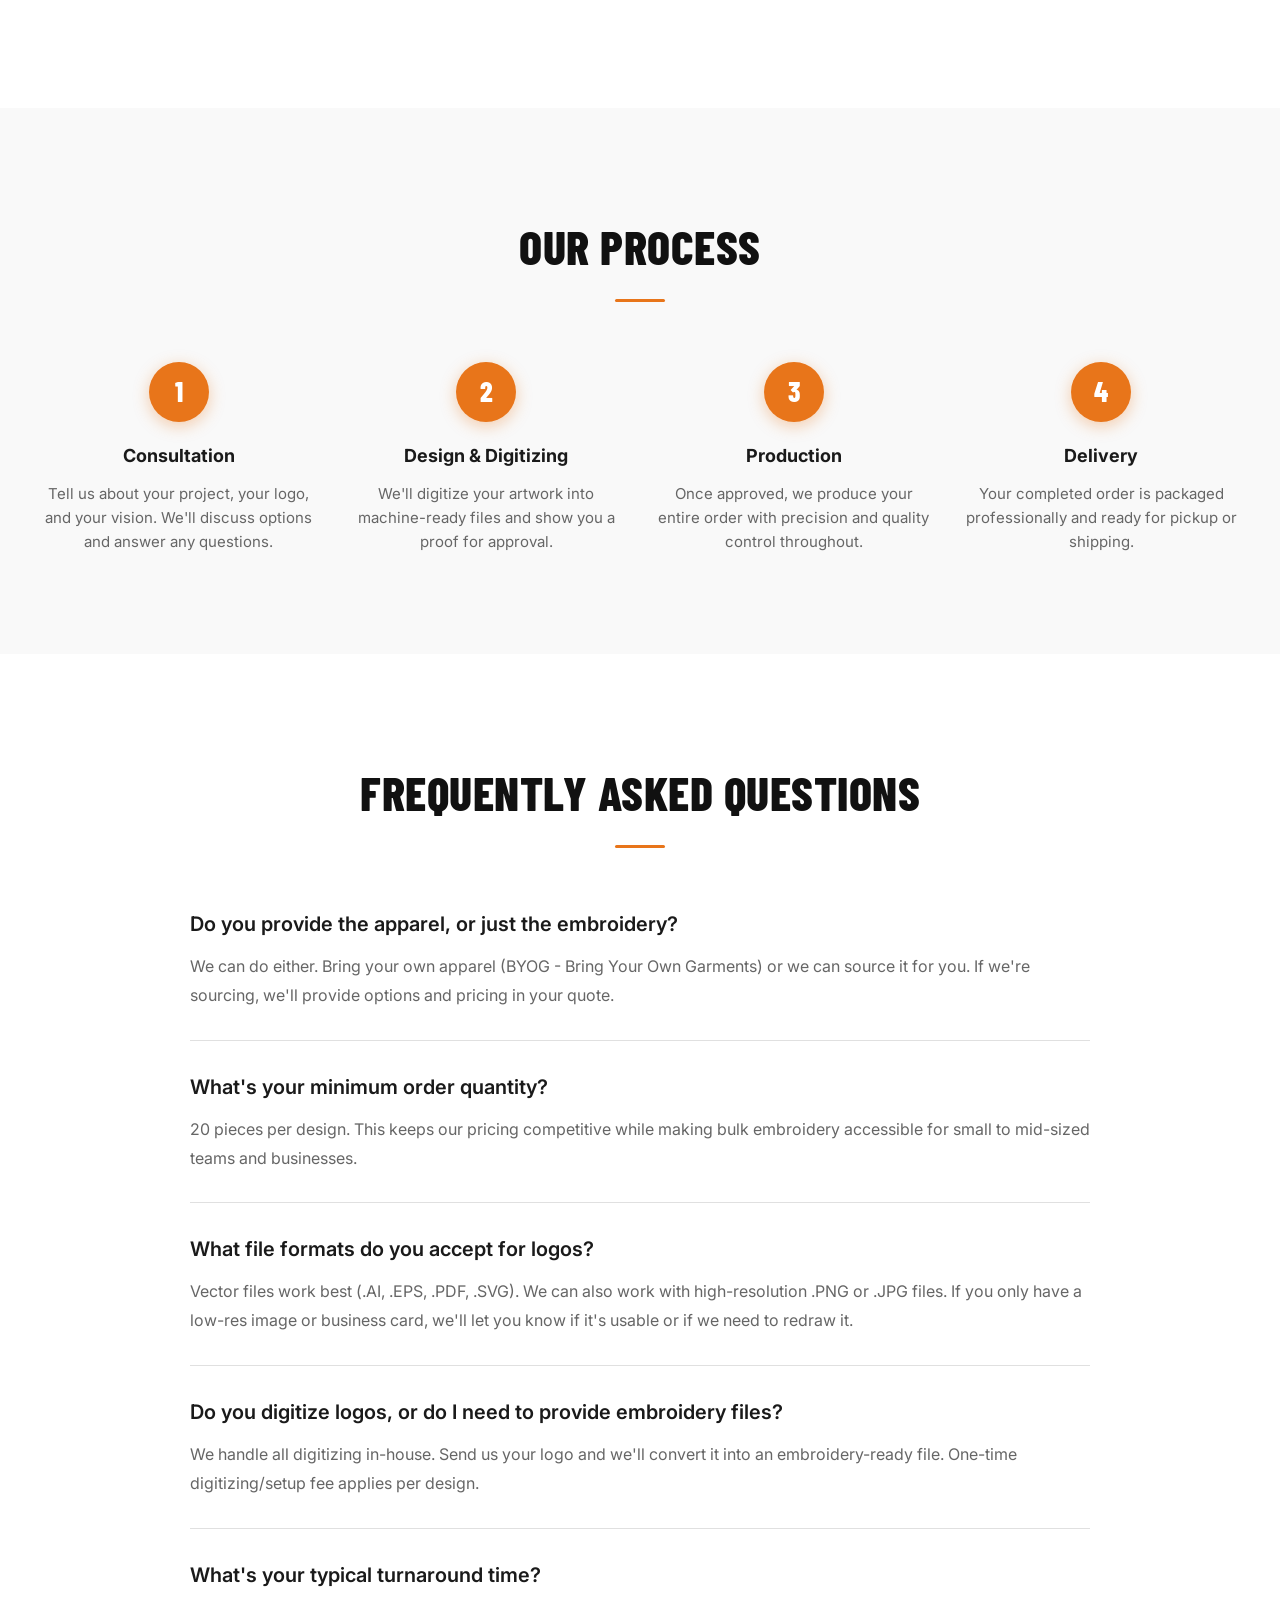
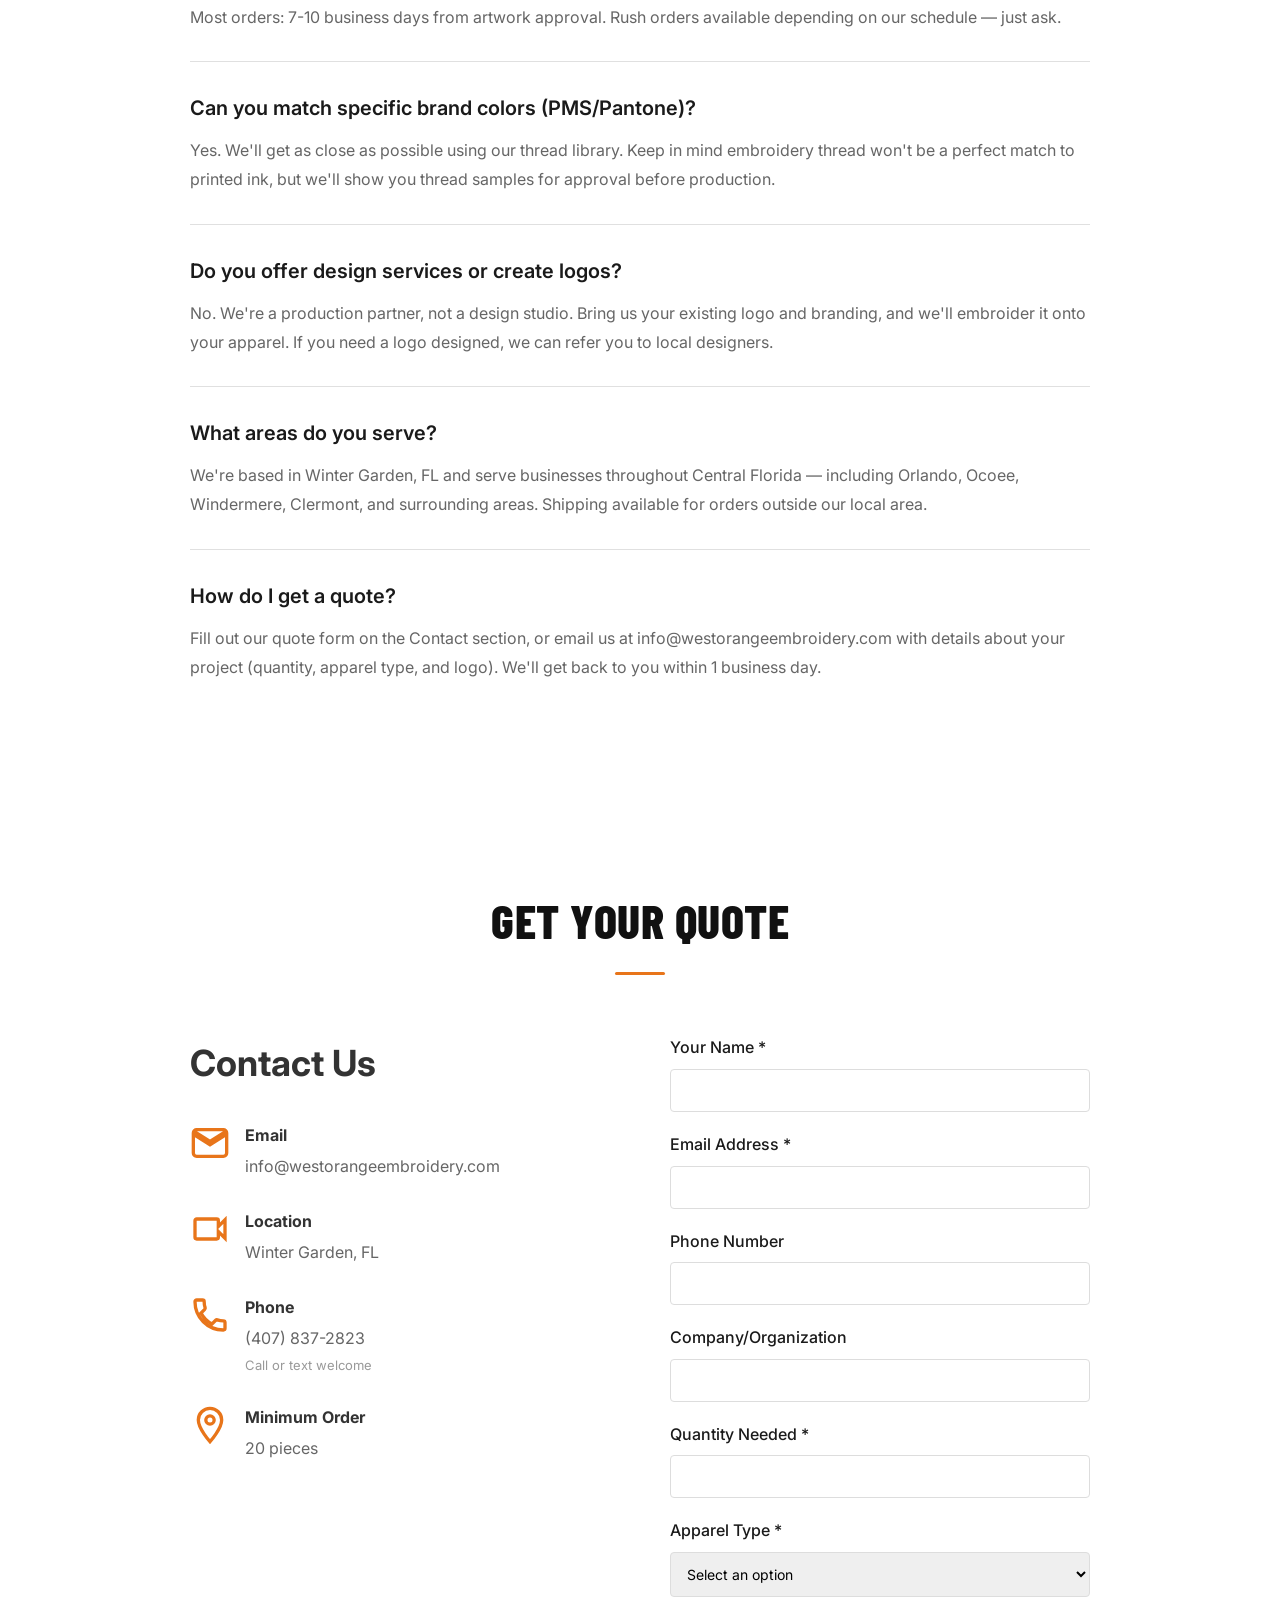
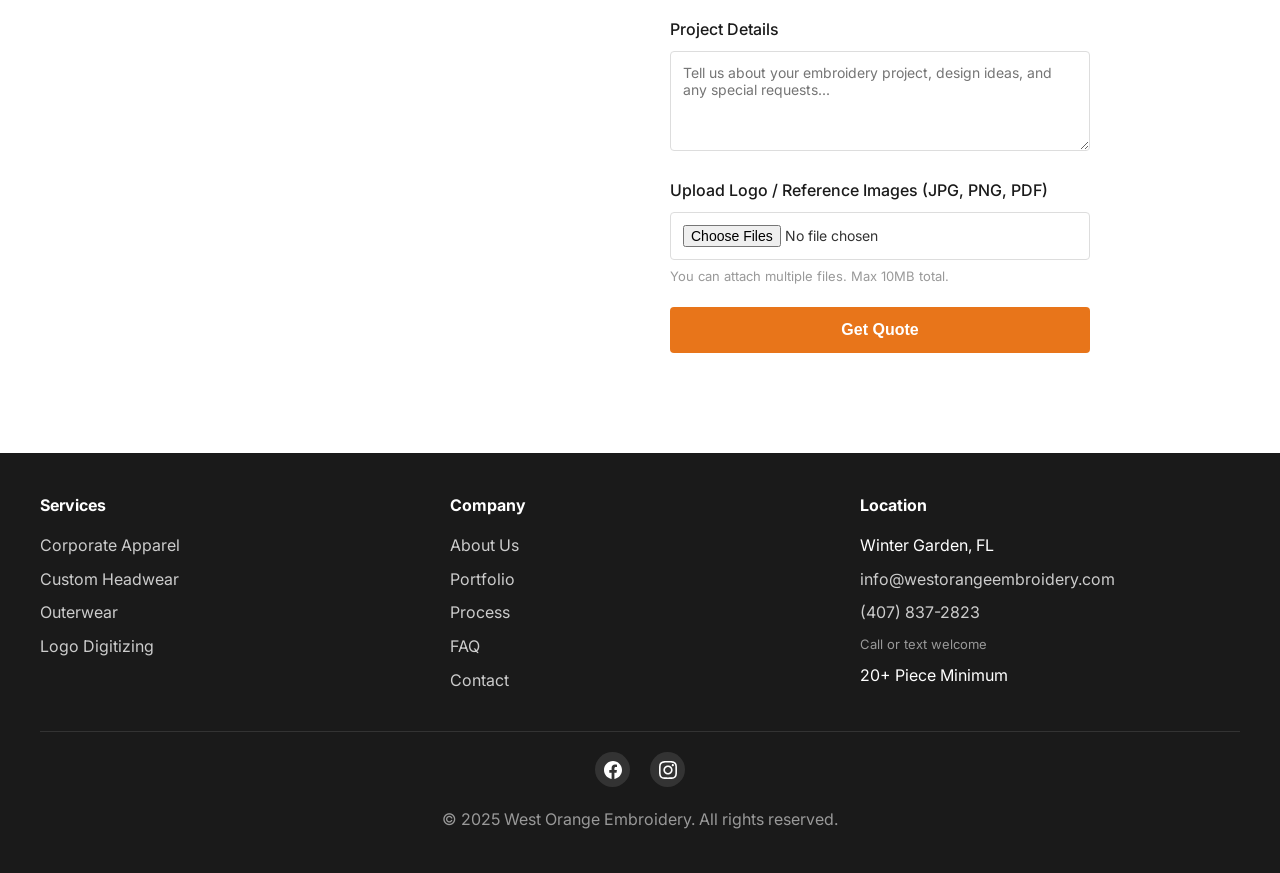
==== commit 4896dad4: "Add files via upload" ====
--- a/index.html
+++ b/index.html
@@ -593,6 +593,12 @@
             outline: none;
             border-color: #E8751A;
             box-shadow: 0 0 0 3px rgba(232, 117, 26, 0.1);
+        }
+
+        .form-hint {
+            font-size: 13px;
+            color: #999;
+            margin-top: 6px;
         }
 
         .submit-button {
@@ -1258,6 +1264,7 @@
             <form action="https://formsubmit.co/info@westorangeembroidery.com" method="POST" enctype="multipart/form-data">
                 <input type="hidden" name="_captcha" value="false">
                 <input type="hidden" name="_subject" value="New Quote Request from Website">
+                <input type="hidden" name="_next" value="https://westorangeembroidery.com/?submitted=true#contact">
 
                 <div class="form-group">
                     <label for="name">Your Name *</label>
@@ -1303,8 +1310,9 @@
                 </div>
 
                 <div class="form-group">
-                    <label for="logo">Upload Your Logo (JPG, PNG, PDF)</label>
-                    <input type="file" id="logo" name="logo" accept=".jpg,.jpeg,.png,.pdf">
+                    <label for="attachments">Upload Logo / Reference Images (JPG, PNG, PDF)</label>
+                    <input type="file" id="attachments" name="attachments" accept=".jpg,.jpeg,.png,.pdf" multiple>
+                    <p class="form-hint">You can attach multiple files. Max 10MB total.</p>
                 </div>
 
                 <button type="submit" class="submit-button" id="submitBtn">Get Quote</button>
@@ -1434,12 +1442,35 @@
             viewMoreBtn.textContent = expanded ? 'Show Less' : 'View More Work';
         });
 
-        // Quote form — AJAX submission with inline feedback
+        // Quote form — submission handling
+        // IMPORTANT: FormSubmit's AJAX endpoint does NOT support file attachments.
+        // When files are attached we fall back to a traditional form POST so the
+        // files actually get delivered with the email.
         const quoteForm = document.querySelector('#contact form');
         const submitBtn = document.getElementById('submitBtn');
         const formStatus = document.getElementById('form-status');
+        const attachmentsInput = document.getElementById('attachments');
+
+        // If user was just redirected back after a file-upload submission, show success.
+        if (new URLSearchParams(window.location.search).get('submitted') === 'true') {
+            formStatus.textContent = "Thanks! We'll review your request and get back to you within 1 business day.";
+            formStatus.className = 'form-status success';
+            // Clean up the URL so refresh doesn't re-show the message
+            history.replaceState(null, '', window.location.pathname + '#contact');
+        }
 
         quoteForm.addEventListener('submit', async function(e) {
+            const hasFiles = attachmentsInput && attachmentsInput.files && attachmentsInput.files.length > 0;
+
+            // When files are attached, let the browser submit the form traditionally.
+            // FormSubmit will process attachments and redirect back via _next.
+            if (hasFiles) {
+                submitBtn.textContent = 'Sending…';
+                submitBtn.disabled = true;
+                return; // do NOT preventDefault — allow native submission
+            }
+
+            // No files: use AJAX for nicer inline UX.
             e.preventDefault();
             submitBtn.textContent = 'Sending…';
             submitBtn.disabled = true;
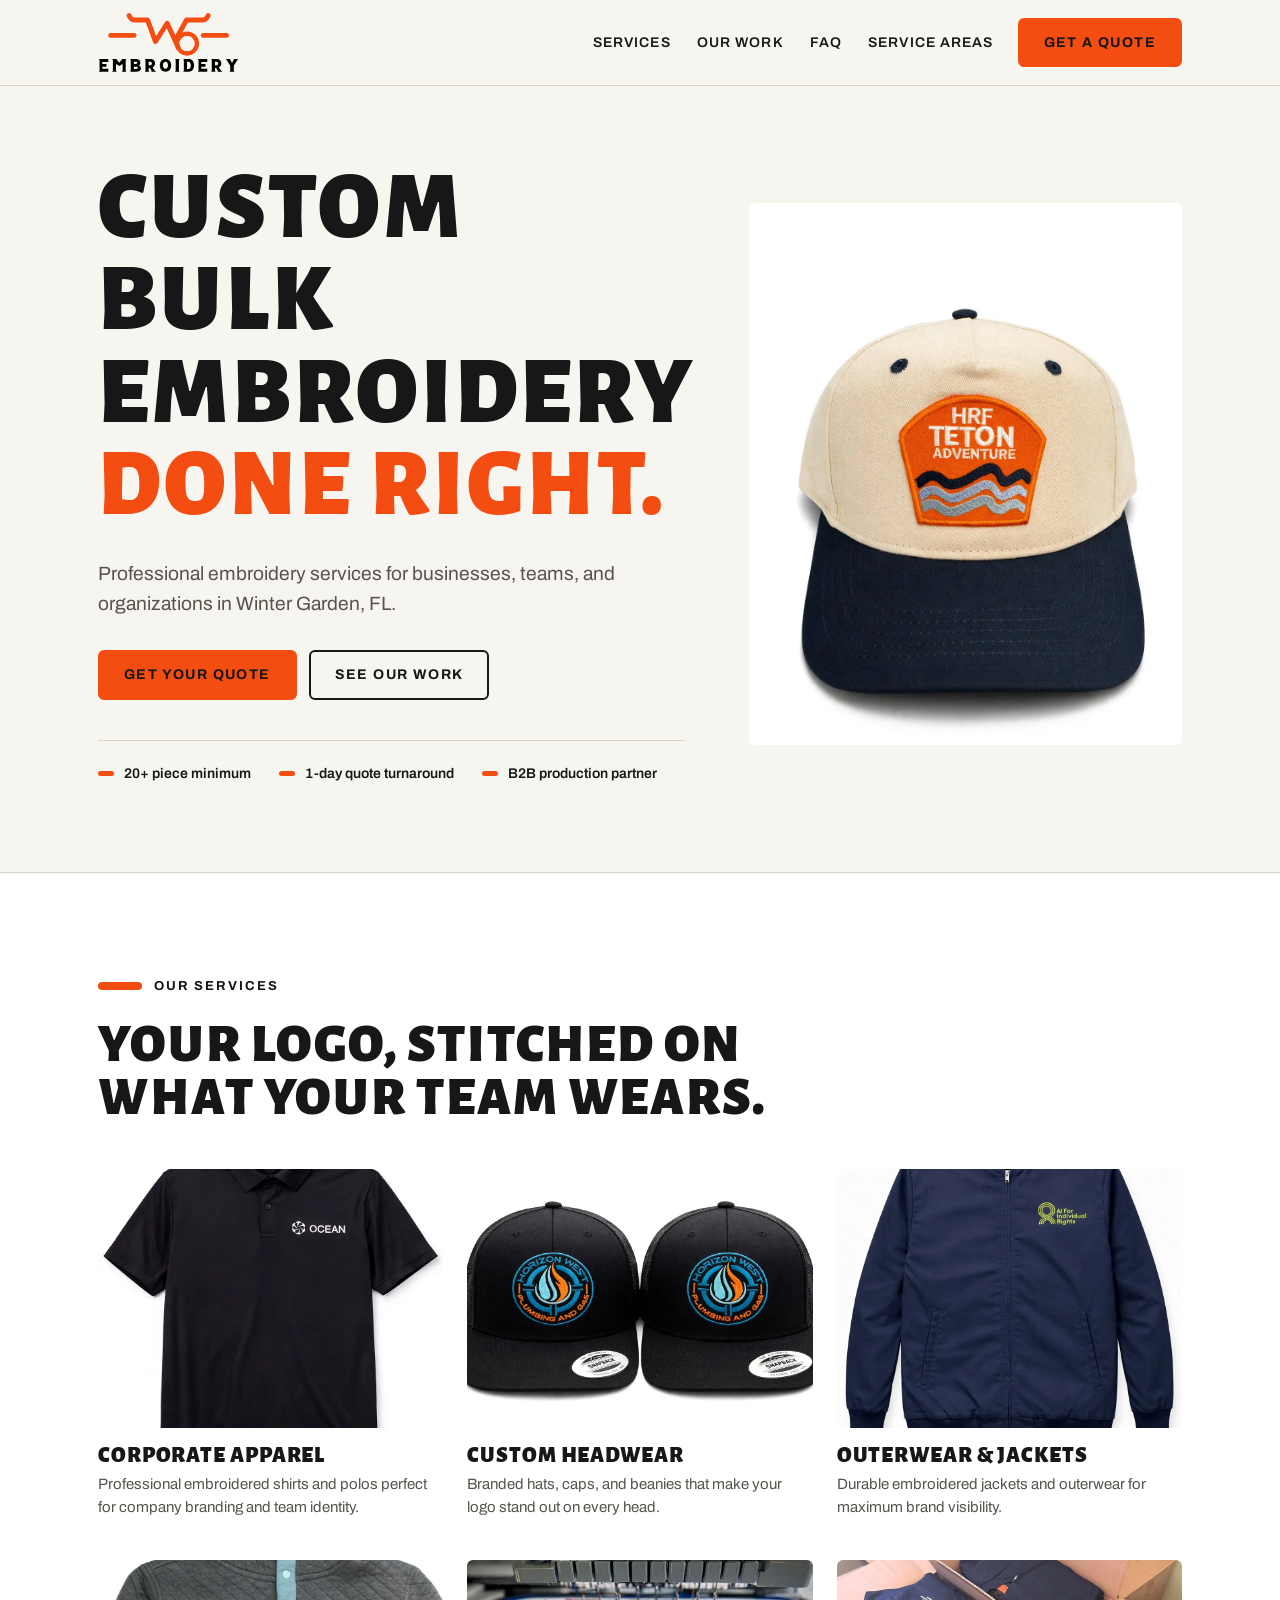
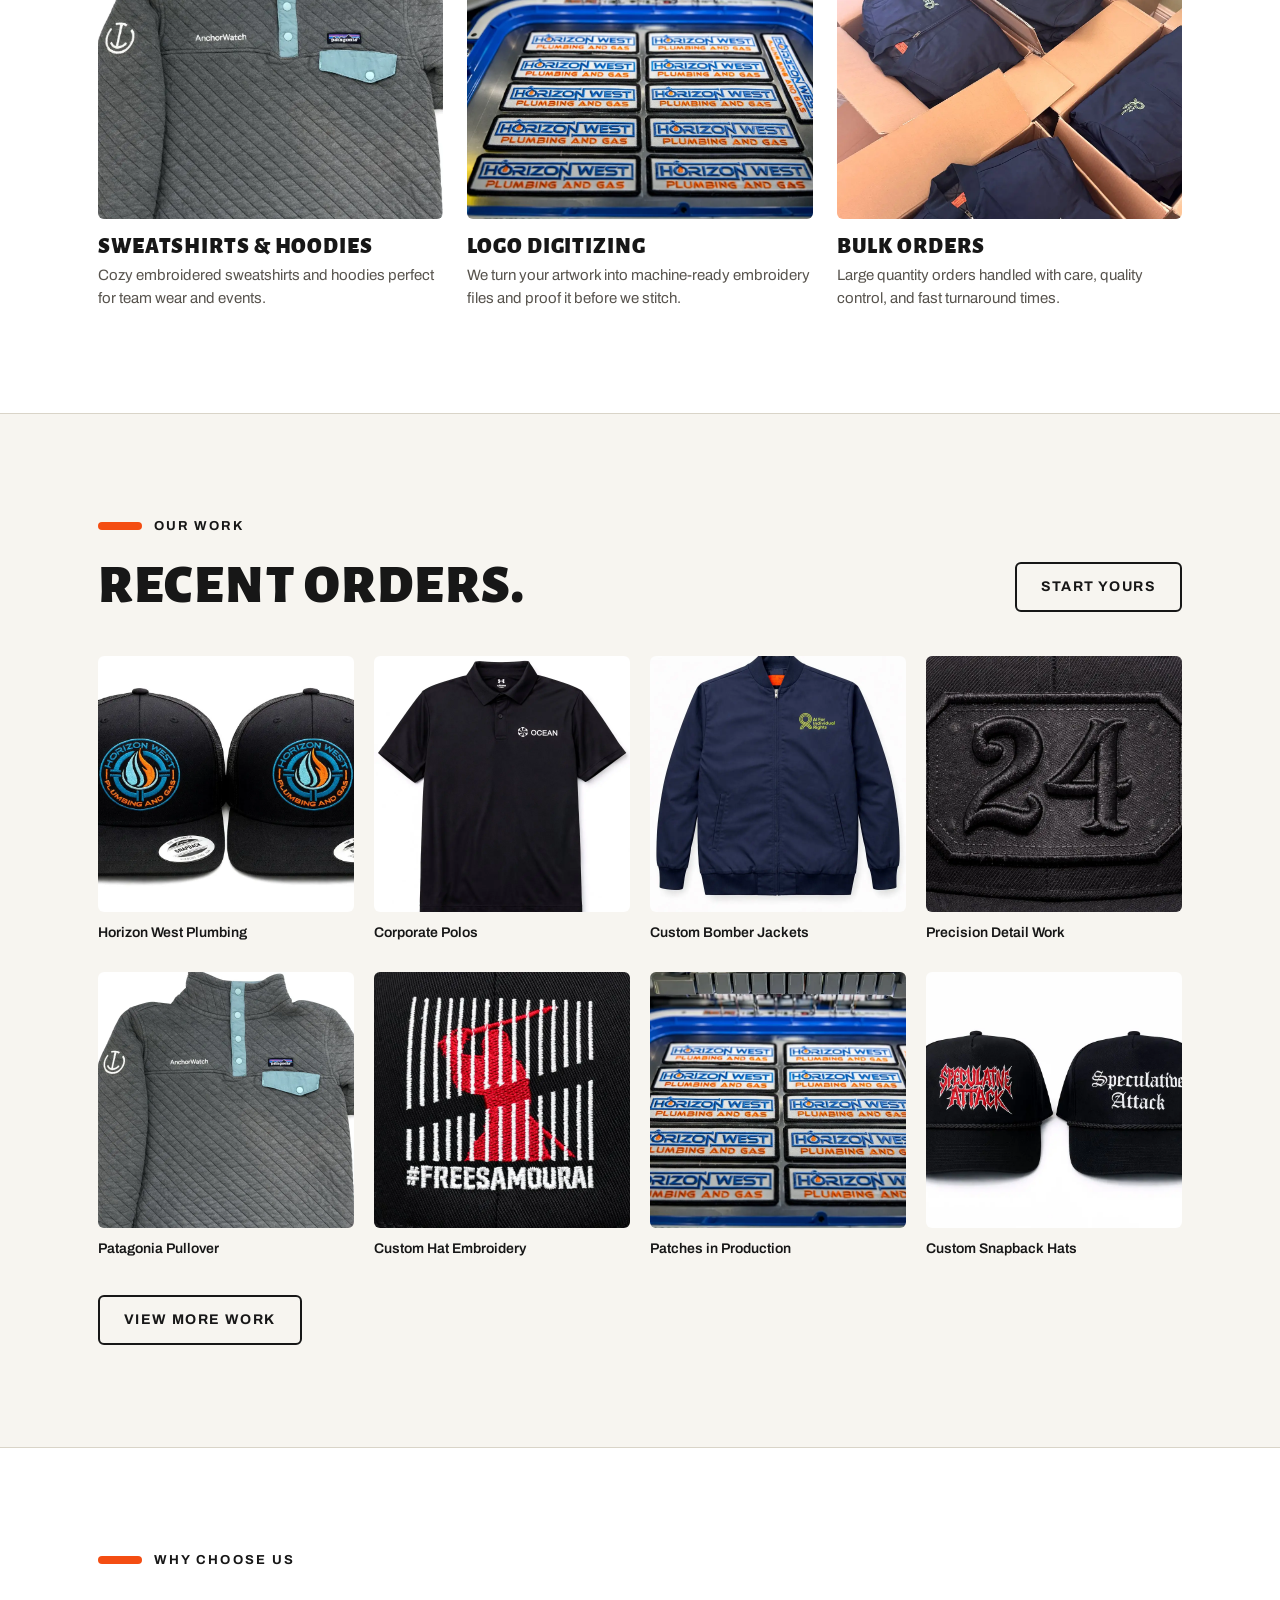
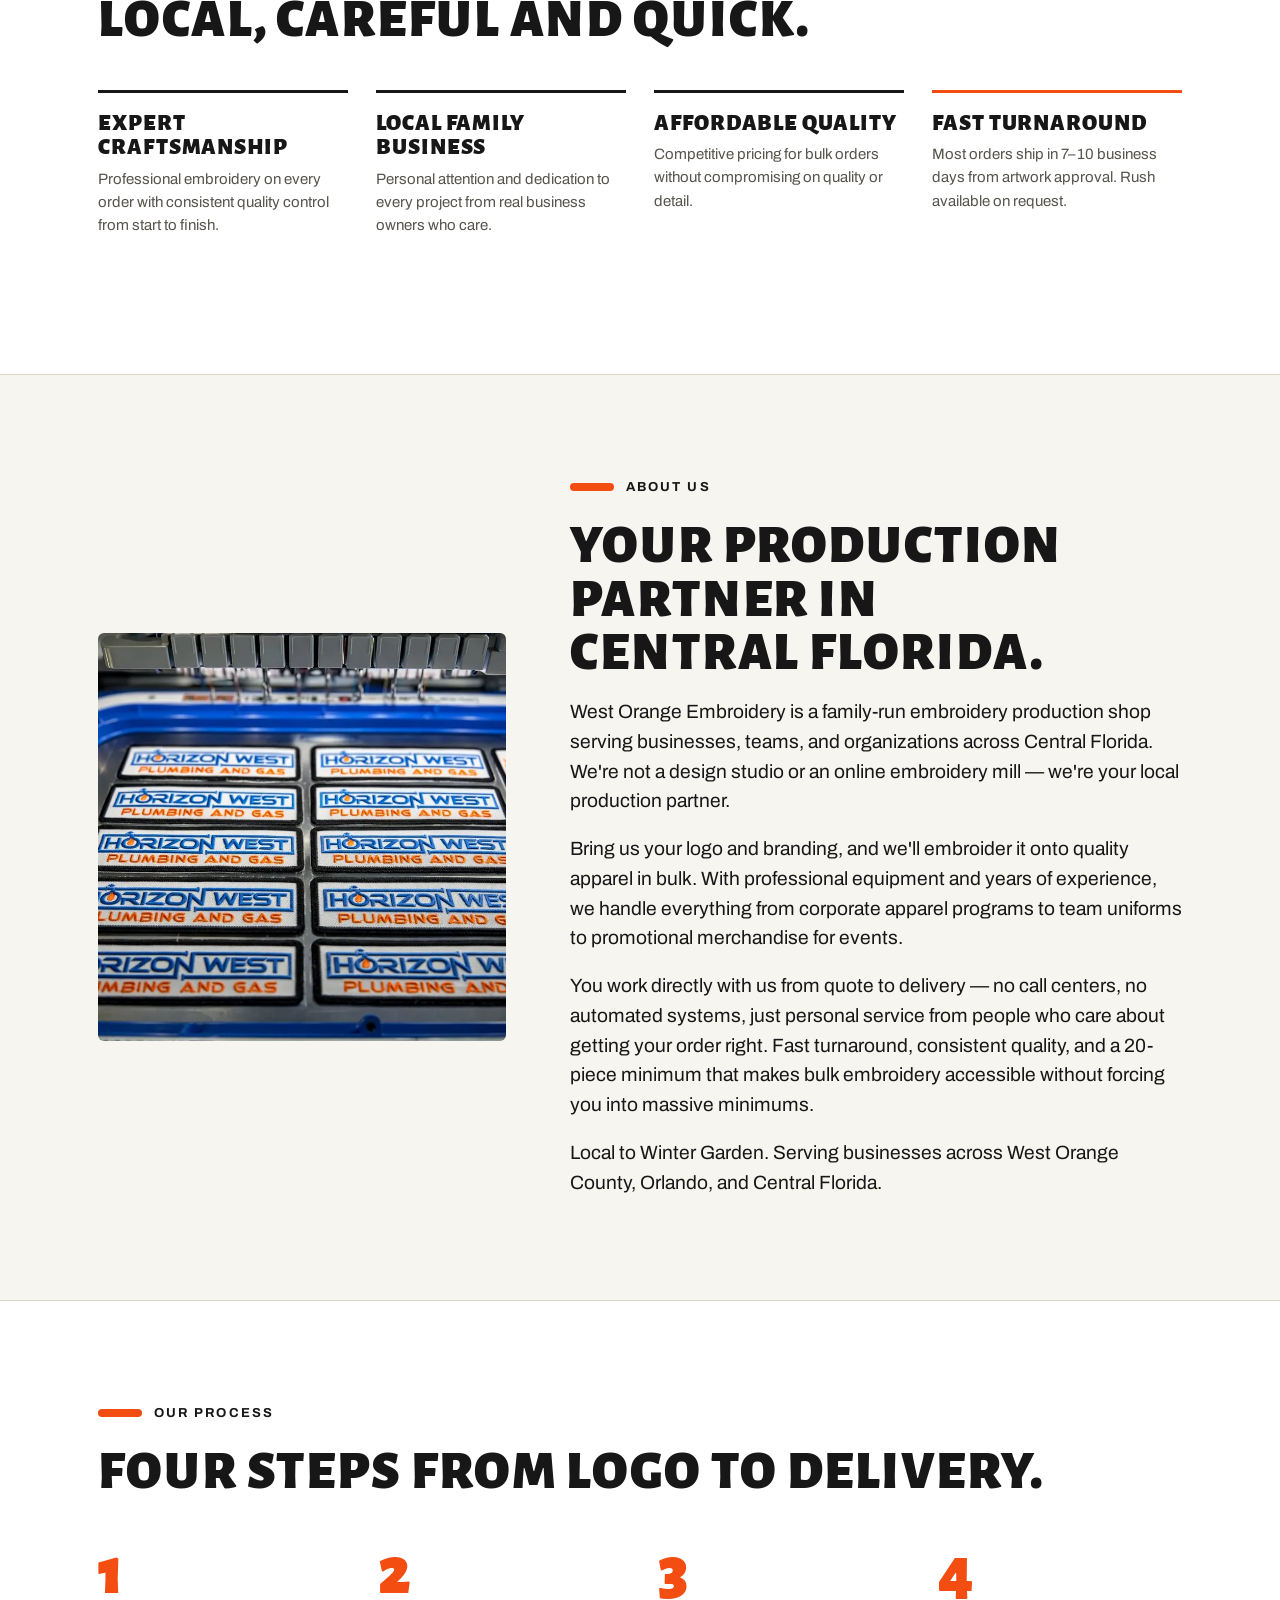
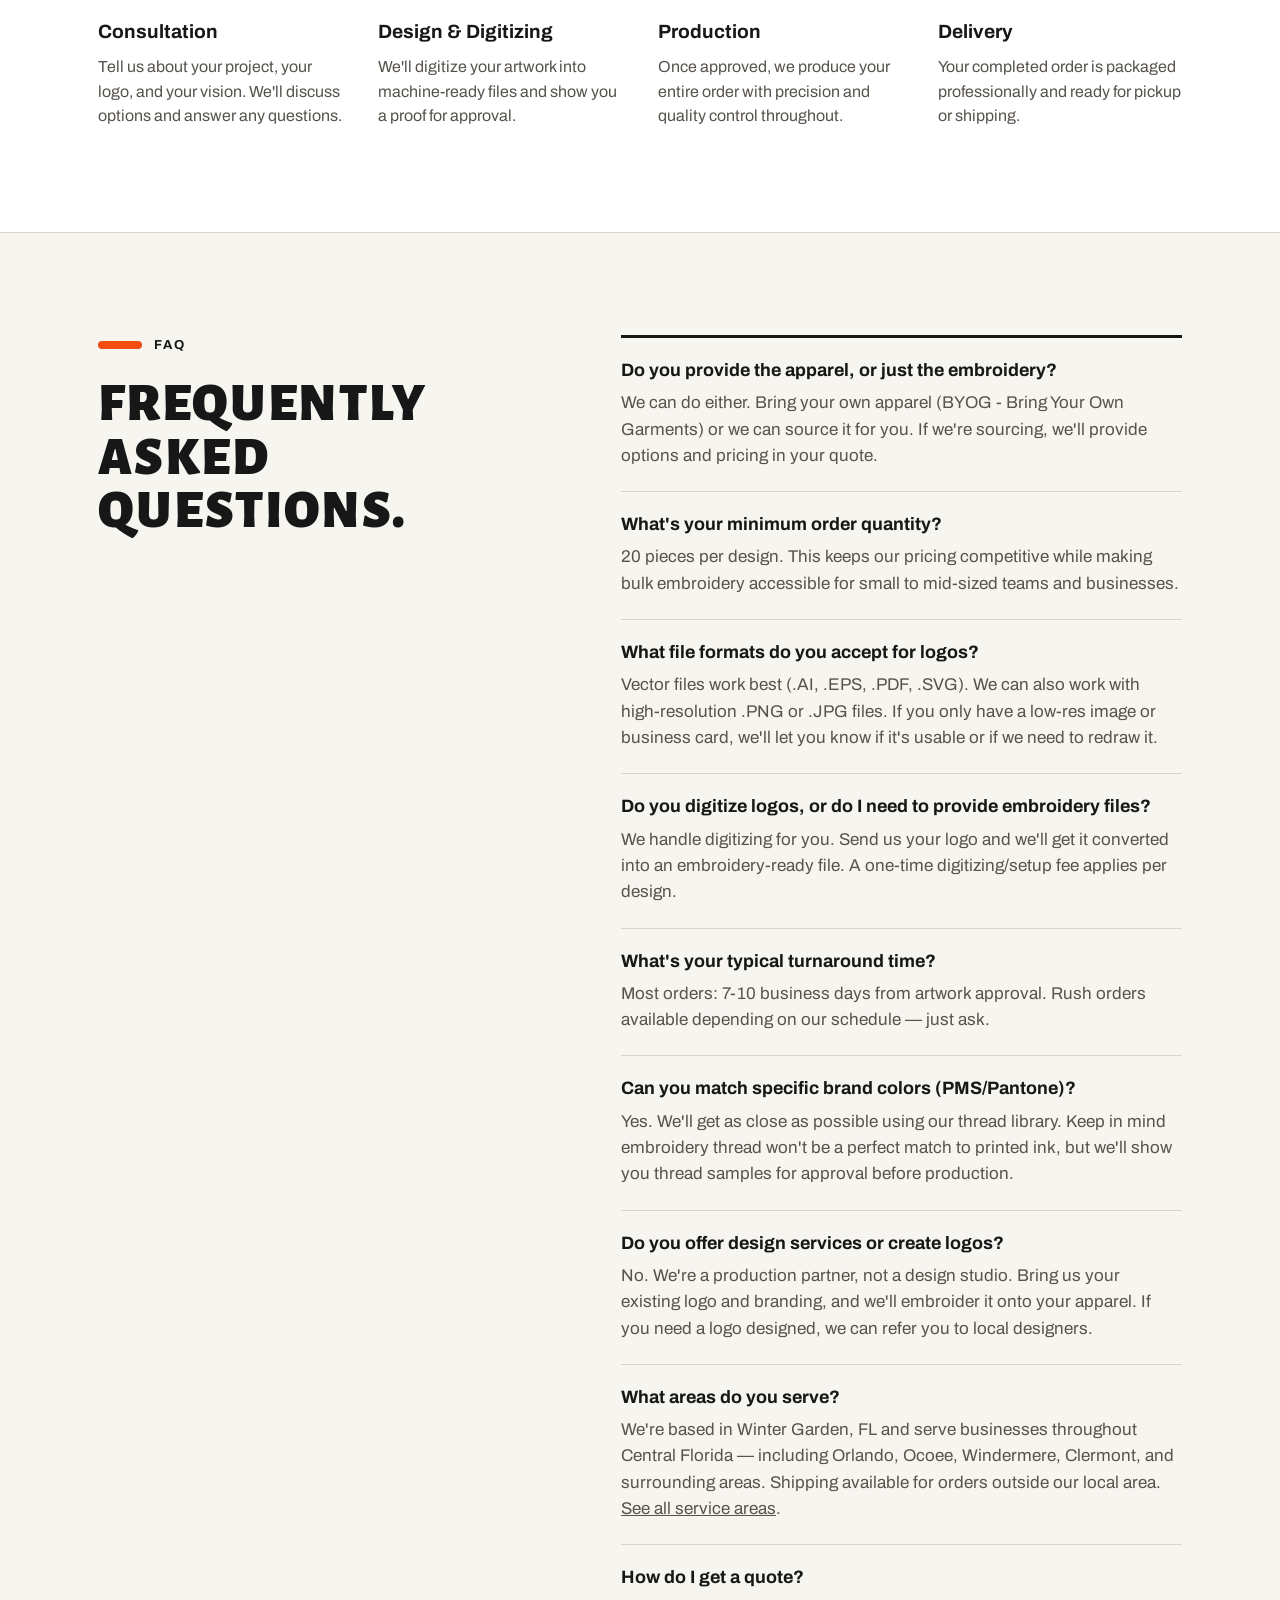
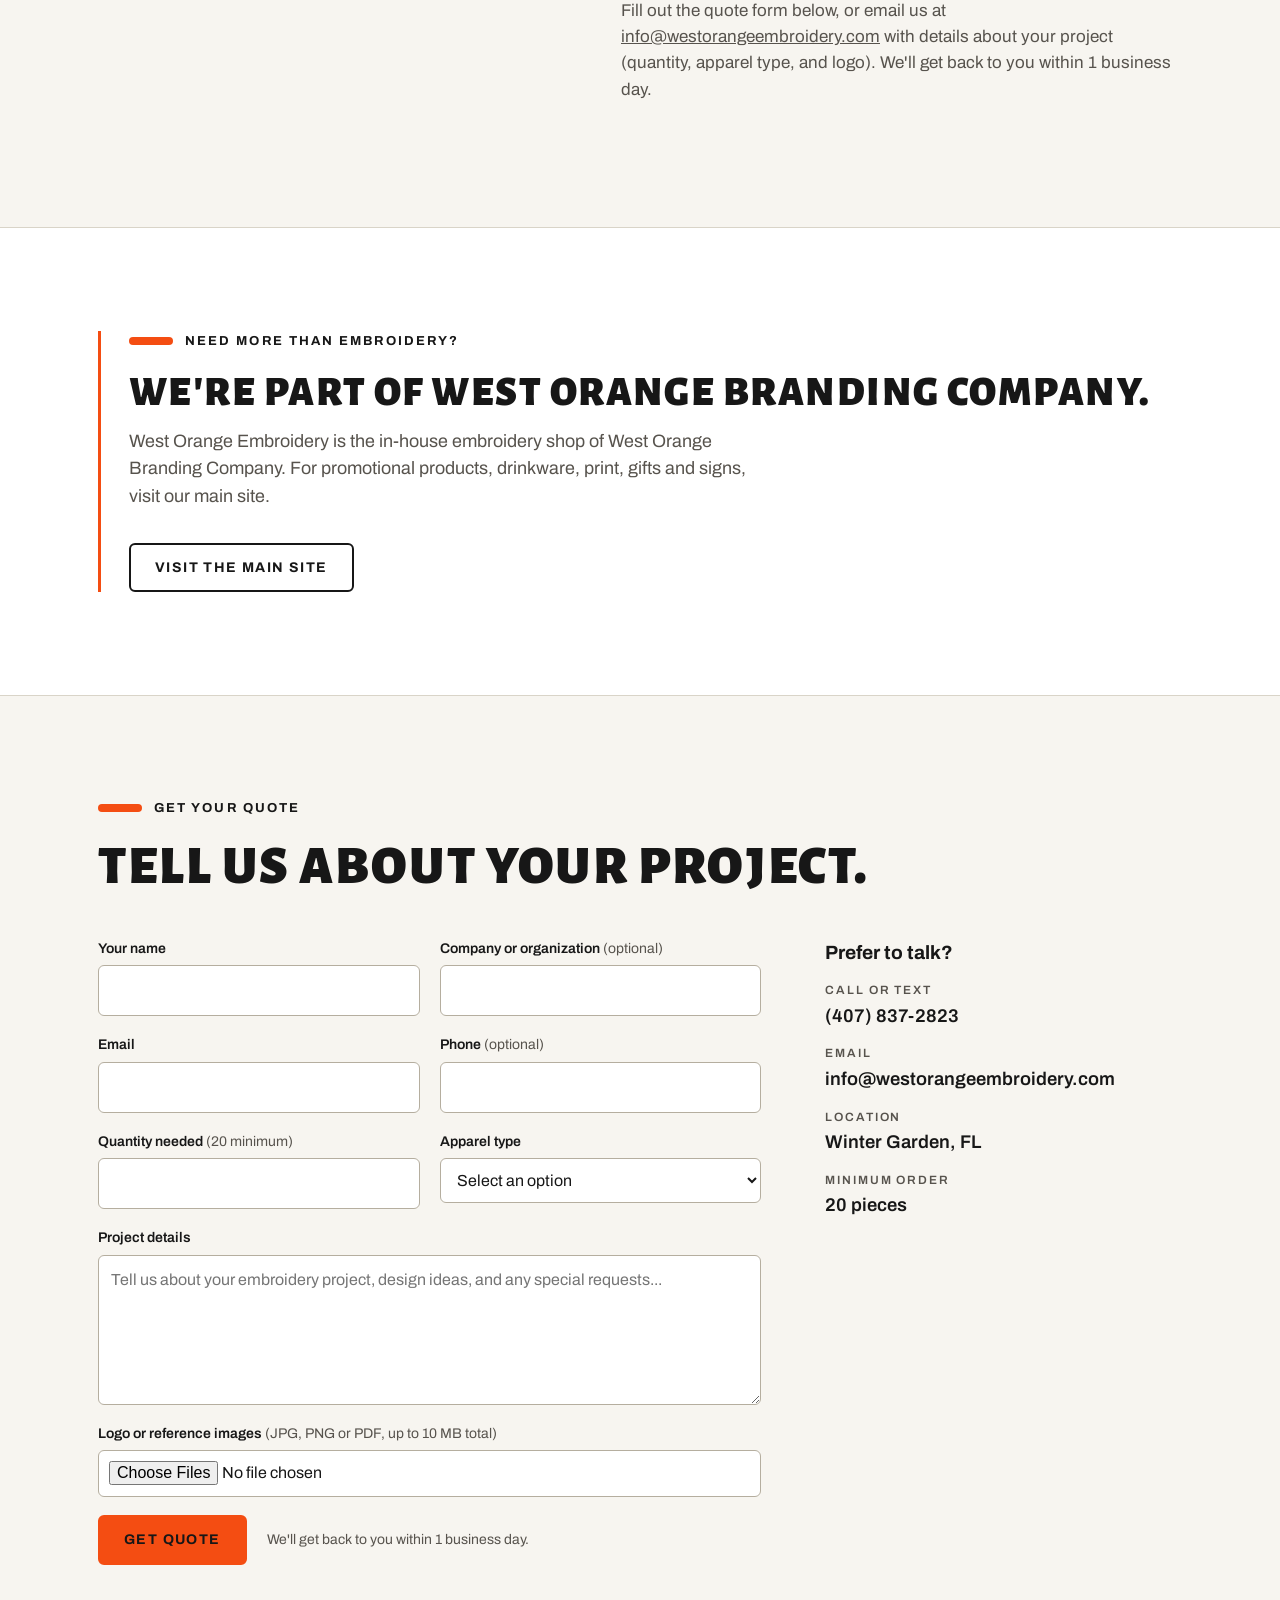
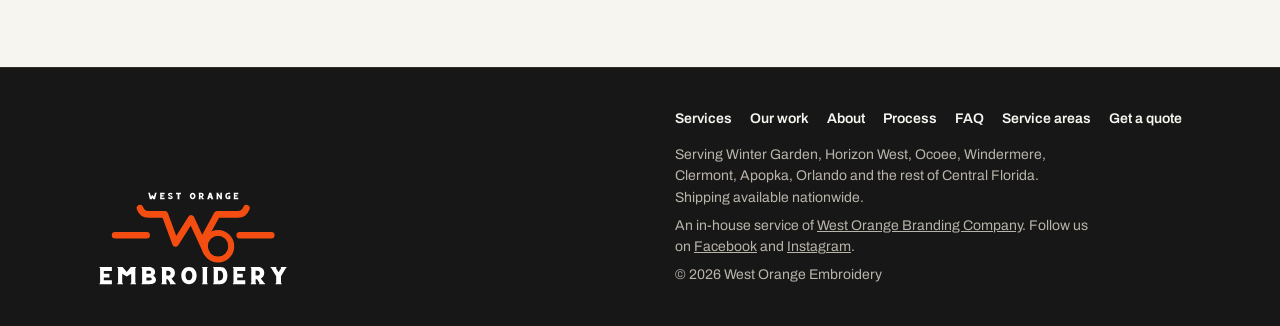
==== commit fc5643b7: "Add files via upload" ====
--- a/index.html
+++ b/index.html
@@ -1,1505 +1,307 @@
-<!DOCTYPE html>
+<!doctype html>
 <html lang="en">
 <head>
-    <meta charset="UTF-8">
-    <meta name="viewport" content="width=device-width, initial-scale=1.0">
-    <title>West Orange Embroidery - Custom Bulk Embroidery in Winter Garden, FL</title>
-    <link href="https://fonts.googleapis.com/css2?family=Inter:wght@400;500;600;700&family=Barlow+Condensed:wght@600;700;800&display=swap" rel="stylesheet">
-    <style>
-        * {
-            margin: 0;
-            padding: 0;
-            box-sizing: border-box;
-        }
-
-        body {
-            font-family: 'Inter', sans-serif;
-            color: #333;
-            line-height: 1.6;
-        }
-
-        a {
-            text-decoration: none;
-            color: inherit;
-        }
-
-        /* Navigation */
-        nav {
-            position: fixed;
-            top: 0;
-            width: 100%;
-            background: white;
-            box-shadow: 0 2px 10px rgba(0,0,0,0.1);
-            z-index: 1000;
-            padding: 0 40px;
-            display: flex;
-            justify-content: space-between;
-            align-items: center;
-            height: 70px;
-        }
-
-        .logo {
-            font-size: 24px;
-            font-weight: 700;
-            color: #E8751A;
-        }
-
-        .nav-links {
-            display: flex;
-            list-style: none;
-            gap: 40px;
-        }
-
-        .nav-links a {
-            color: #333;
-            font-weight: 500;
-            transition: color 0.3s;
-        }
-
-        .nav-links a:hover {
-            color: #E8751A;
-        }
-
-        .hamburger {
-            display: none;
-            flex-direction: column;
-            cursor: pointer;
-            gap: 6px;
-        }
-
-        .hamburger span {
-            width: 25px;
-            height: 3px;
-            background: #333;
-            border-radius: 2px;
-        }
-
-        .nav-cta {
-            background: #E8751A;
-            color: white !important;
-            padding: 9px 22px;
-            border-radius: 4px;
-            font-weight: 600;
-            font-size: 14px;
-            transition: background 0.3s;
-            white-space: nowrap;
-        }
-
-        .nav-cta:hover {
-            background: #d46515;
-        }
-
-        /* Hero Section */
-        .hero {
-            background: linear-gradient(135deg, #0f1e36 0%, #1a2a4a 45%, #1e3460 100%);
-            color: white;
-            padding: 60px 40px 70px;
-            text-align: center;
-            margin-top: 70px;
-            position: relative;
-            overflow: hidden;
-        }
-
-        .hero::before {
-            content: '';
-            position: absolute;
-            top: -50%;
-            left: -50%;
-            width: 200%;
-            height: 200%;
-            background: radial-gradient(ellipse at 60% 40%, rgba(232, 117, 26, 0.08) 0%, transparent 60%);
-            pointer-events: none;
-        }
-
-        .hero-logo {
-            width: 800px;
-            max-width: 100%;
-            height: auto;
-            margin: 0 auto 5px;
-            display: block;
-        }
-
-        .hero h1 {
-            font-family: 'Barlow Condensed', sans-serif;
-            font-size: 68px;
-            margin-bottom: 18px;
-            font-weight: 800;
-            color: white;
-            letter-spacing: -0.5px;
-            line-height: 1.05;
-            text-transform: uppercase;
-        }
-
-        .hero p {
-            font-size: 19px;
-            margin-bottom: 36px;
-            color: rgba(255,255,255,0.75);
-            max-width: 560px;
-            margin-left: auto;
-            margin-right: auto;
-            line-height: 1.6;
-        }
-
-        .hero-button {
-            display: inline-block;
-            background: #E8751A;
-            color: white;
-            padding: 16px 44px;
-            border-radius: 4px;
-            font-weight: 700;
-            transition: background 0.3s, transform 0.2s, box-shadow 0.3s;
-            font-size: 16px;
-            letter-spacing: 0.3px;
-            box-shadow: 0 4px 20px rgba(232, 117, 26, 0.4);
-        }
-
-        .hero-button:hover {
-            background: #d46515;
-            transform: translateY(-2px);
-            box-shadow: 0 8px 28px rgba(232, 117, 26, 0.5);
-        }
-
-        .stats-bar {
-            display: flex;
-            justify-content: center;
-            gap: 0;
-            margin-top: 60px;
-            flex-wrap: wrap;
-            border-top: 1px solid rgba(255,255,255,0.1);
-            padding-top: 40px;
-        }
-
-        .stat {
-            text-align: center;
-            padding: 0 50px;
-            border-right: 1px solid rgba(255,255,255,0.12);
-        }
-
-        .stat:last-child {
-            border-right: none;
-        }
-
-        .stat-number {
-            font-family: 'Barlow Condensed', sans-serif;
-            font-size: 42px;
-            font-weight: 800;
-            color: #E8751A;
-            letter-spacing: -0.5px;
-        }
-
-        .stat-label {
-            font-size: 13px;
-            color: rgba(255,255,255,0.55);
-            margin-top: 6px;
-            text-transform: uppercase;
-            letter-spacing: 0.8px;
-        }
-
-        /* Services Section */
-        .services {
-            padding: 100px 40px;
-            background: #f9f9f9;
-        }
-
-        .section-title {
-            text-align: center;
-            font-family: 'Barlow Condensed', sans-serif;
-            font-size: 48px;
-            font-weight: 800;
-            text-transform: uppercase;
-            letter-spacing: 0.5px;
-            margin-bottom: 60px;
-            color: #111;
-        }
-
-        .section-title::after {
-            content: '';
-            display: block;
-            width: 50px;
-            height: 3px;
-            background: #E8751A;
-            margin: 14px auto 0;
-            border-radius: 2px;
-        }
-
-        .services-grid {
-            display: grid;
-            grid-template-columns: repeat(auto-fit, minmax(300px, 1fr));
-            gap: 30px;
-            max-width: 1200px;
-            margin: 0 auto;
-        }
-
-        .service-card {
-            background: white;
-            border-radius: 10px;
-            overflow: hidden;
-            box-shadow: 0 2px 8px rgba(0,0,0,0.06), 0 8px 24px rgba(0,0,0,0.06);
-            transition: transform 0.3s, box-shadow 0.3s;
-            border: 1px solid rgba(0,0,0,0.05);
-        }
-
-        .service-card:hover {
-            transform: translateY(-6px);
-            box-shadow: 0 4px 12px rgba(0,0,0,0.08), 0 16px 40px rgba(0,0,0,0.12);
-        }
-
-        .service-image {
-            width: 100%;
-            height: 220px;
-            object-fit: cover;
-        }
-
-        .service-content {
-            padding: 30px;
-        }
-
-        .service-content h3 {
-            font-size: 20px;
-            margin-bottom: 12px;
-            color: #1a1a1a;
-        }
-
-        .service-content p {
-            color: #666;
-            font-size: 15px;
-        }
-
-        /* Portfolio Section */
-        .portfolio {
-            padding: 100px 40px;
-        }
-
-        .portfolio-grid {
-            display: grid;
-            grid-template-columns: repeat(auto-fit, minmax(280px, 1fr));
-            gap: 25px;
-            max-width: 1200px;
-            margin: 0 auto;
-        }
-
-        .portfolio-item {
-            position: relative;
-            overflow: hidden;
-            border-radius: 8px;
-            aspect-ratio: 1;
-            background: #f0f0f0;
-        }
-
-        .portfolio-image {
-            width: 100%;
-            height: 100%;
-            object-fit: cover;
-            transition: transform 0.3s;
-        }
-
-        .portfolio-item:hover .portfolio-image {
-            transform: scale(1.1);
-        }
-
-        .portfolio-overlay {
-            position: absolute;
-            top: 0;
-            left: 0;
-            width: 100%;
-            height: 100%;
-            background: rgba(0,0,0,0.7);
-            display: flex;
-            align-items: center;
-            justify-content: center;
-            opacity: 0;
-            transition: opacity 0.3s;
-        }
-
-        .portfolio-item:hover .portfolio-overlay {
-            opacity: 1;
-        }
-
-        .portfolio-overlay-text {
-            color: white;
-            font-size: 18px;
-            font-weight: 600;
-            text-align: center;
-        }
-
-        .portfolio-item.hidden {
-            display: none;
-        }
-
-        .view-more-wrap {
-            text-align: center;
-            margin-top: 40px;
-        }
-
-        .view-more-btn {
-            display: inline-block;
-            background: transparent;
-            color: #E8751A;
-            border: 2px solid #E8751A;
-            padding: 12px 36px;
-            border-radius: 4px;
-            font-weight: 600;
-            font-size: 15px;
-            cursor: pointer;
-            transition: background 0.3s, color 0.3s;
-        }
-
-        .view-more-btn:hover {
-            background: #E8751A;
-            color: white;
-        }
-
-        /* Why Us Section */
-        .why-us {
-            padding: 100px 40px;
-            background: #f9f9f9;
-        }
-
-        .why-us-grid {
-            display: grid;
-            grid-template-columns: repeat(auto-fit, minmax(250px, 1fr));
-            gap: 40px;
-            max-width: 1200px;
-            margin: 0 auto;
-        }
-
-        .why-us-card {
-            text-align: center;
-            background: white;
-            border-radius: 10px;
-            padding: 36px 28px;
-            box-shadow: 0 2px 8px rgba(0,0,0,0.05), 0 8px 24px rgba(0,0,0,0.05);
-            border: 1px solid rgba(0,0,0,0.05);
-            transition: transform 0.3s, box-shadow 0.3s;
-        }
-
-        .why-us-card:hover {
-            transform: translateY(-4px);
-            box-shadow: 0 4px 12px rgba(0,0,0,0.07), 0 16px 36px rgba(0,0,0,0.09);
-        }
-
-        .why-us-icon {
-            width: 64px;
-            height: 64px;
-            margin: 0 auto 22px;
-            display: flex;
-            align-items: center;
-            justify-content: center;
-            background: rgba(232, 117, 26, 0.08);
-            border-radius: 50%;
-        }
-
-        .why-us-icon svg {
-            width: 100%;
-            height: 100%;
-            stroke: #E8751A;
-            stroke-width: 2;
-            fill: none;
-        }
-
-        .why-us-card h3 {
-            font-size: 18px;
-            margin-bottom: 12px;
-            color: #1a1a1a;
-        }
-
-        .why-us-card p {
-            color: #666;
-            font-size: 15px;
-        }
-
-        /* About Section */
-        .about {
-            padding: 100px 40px;
-        }
-
-        .about-content {
-            max-width: 800px;
-            margin: 0 auto;
-        }
-
-        .about-text h2 {
-            font-size: 36px;
-            margin-bottom: 20px;
-            color: #1a1a1a;
-        }
-
-        .about-text p {
-            color: #666;
-            margin-bottom: 16px;
-            line-height: 1.8;
-        }
-
-        /* Process Section */
-        .process {
-            padding: 100px 40px;
-            background: #f9f9f9;
-        }
-
-        /* FAQ Section */
-        .faq {
-            padding: 100px 40px;
-        }
-
-        .faq-container {
-            max-width: 900px;
-            margin: 0 auto;
-        }
-
-        .faq-item {
-            margin-bottom: 30px;
-            padding-bottom: 30px;
-            border-bottom: 1px solid #e0e0e0;
-        }
-
-        .faq-item:last-child {
-            border-bottom: none;
-            margin-bottom: 0;
-            padding-bottom: 0;
-        }
-
-        .faq-question {
-            font-size: 20px;
-            font-weight: 600;
-            color: #1a1a1a;
-            margin-bottom: 12px;
-        }
-
-        .faq-answer {
-            color: #666;
-            line-height: 1.8;
-        }
-
-        .process-steps {
-            display: grid;
-            grid-template-columns: repeat(auto-fit, minmax(240px, 1fr));
-            gap: 30px;
-            max-width: 1200px;
-            margin: 0 auto;
-        }
-
-        .process-step {
-            text-align: center;
-        }
-
-        .step-number {
-            width: 60px;
-            height: 60px;
-            background: #E8751A;
-            color: white;
-            border-radius: 50%;
-            display: flex;
-            align-items: center;
-            justify-content: center;
-            font-family: 'Barlow Condensed', sans-serif;
-            font-size: 28px;
-            font-weight: 800;
-            margin: 0 auto 20px;
-            box-shadow: 0 4px 16px rgba(232, 117, 26, 0.35);
-        }
-
-        .process-step h3 {
-            font-size: 18px;
-            margin-bottom: 12px;
-            color: #1a1a1a;
-        }
-
-        .process-step p {
-            color: #666;
-            font-size: 15px;
-        }
-
-        /* Contact Section */
-        .contact {
-            padding: 100px 40px;
-        }
-
-        .contact-content {
-            max-width: 900px;
-            margin: 0 auto;
-            display: grid;
-            grid-template-columns: 1fr 1fr;
-            gap: 60px;
-        }
-
-        .contact-info h2 {
-            font-size: 36px;
-            margin-bottom: 30px;
-        }
-
-        .contact-item {
-            margin-bottom: 30px;
-            display: flex;
-            gap: 15px;
-            align-items: flex-start;
-        }
-
-        .contact-icon {
-            width: 40px;
-            height: 40px;
-            flex-shrink: 0;
-            display: flex;
-            align-items: center;
-            justify-content: center;
-        }
-
-        .contact-icon svg {
-            width: 100%;
-            height: 100%;
-            stroke: #E8751A;
-            stroke-width: 2;
-            fill: none;
-        }
-
-        .contact-details h3 {
-            font-size: 16px;
-            margin-bottom: 5px;
-        }
-
-        .contact-details p {
-            color: #666;
-        }
-
-        .form-group {
-            margin-bottom: 20px;
-        }
-
-        .form-group label {
-            display: block;
-            margin-bottom: 8px;
-            font-weight: 500;
-            color: #1a1a1a;
-        }
-
-        .form-group input,
-        .form-group textarea,
-        .form-group select {
-            width: 100%;
-            padding: 12px;
-            border: 1px solid #ddd;
-            border-radius: 4px;
-            font-family: 'Inter', sans-serif;
-            font-size: 14px;
-        }
-
-        .form-group textarea {
-            resize: vertical;
-            min-height: 100px;
-        }
-
-        .form-group input:focus,
-        .form-group textarea:focus,
-        .form-group select:focus {
-            outline: none;
-            border-color: #E8751A;
-            box-shadow: 0 0 0 3px rgba(232, 117, 26, 0.1);
-        }
-
-        .form-hint {
-            font-size: 13px;
-            color: #999;
-            margin-top: 6px;
-        }
-
-        .submit-button {
-            background: #E8751A;
-            color: white;
-            padding: 14px 40px;
-            border: none;
-            border-radius: 4px;
-            font-weight: 600;
-            cursor: pointer;
-            transition: background 0.3s;
-            font-size: 16px;
-            width: 100%;
-        }
-
-        .submit-button:hover {
-            background: #d46515;
-        }
-
-        .submit-button:disabled {
-            background: #aaa;
-            cursor: not-allowed;
-        }
-
-        .form-status {
-            display: none;
-            padding: 14px 18px;
-            border-radius: 4px;
-            font-size: 15px;
-            margin-top: 16px;
-            font-weight: 500;
-        }
-
-        .form-status.success {
-            display: block;
-            background: #e8f5e9;
-            color: #2e7d32;
-            border: 1px solid #a5d6a7;
-        }
-
-        .form-status.error {
-            display: block;
-            background: #fdecea;
-            color: #c62828;
-            border: 1px solid #ef9a9a;
-        }
-
-        /* Footer */
-        footer {
-            background: #1a1a1a;
-            color: white;
-            padding: 40px;
-            text-align: center;
-        }
-
-        .footer-content {
-            max-width: 1200px;
-            margin: 0 auto;
-            display: grid;
-            grid-template-columns: repeat(auto-fit, minmax(200px, 1fr));
-            gap: 30px;
-            margin-bottom: 30px;
-            text-align: left;
-        }
-
-        .footer-section h4 {
-            margin-bottom: 15px;
-        }
-
-        .footer-section ul {
-            list-style: none;
-        }
-
-        .footer-section ul li {
-            margin-bottom: 8px;
-        }
-
-        .footer-section a {
-            color: #ccc;
-            transition: color 0.3s;
-        }
-
-        .footer-section a:hover {
-            color: #E8751A;
-        }
-
-        .footer-bottom {
-            border-top: 1px solid #333;
-            padding-top: 20px;
-            text-align: center;
-            color: #999;
-        }
-
-        .social-links {
-            display: flex;
-            gap: 20px;
-            justify-content: center;
-            margin-bottom: 20px;
-        }
-
-        .social-icon {
-            width: 35px;
-            height: 35px;
-            background: #333;
-            border-radius: 50%;
-            display: flex;
-            align-items: center;
-            justify-content: center;
-            transition: background 0.3s;
-        }
-
-        .social-icon:hover {
-            background: #E8751A;
-        }
-
-        .social-icon svg {
-            width: 18px;
-            height: 18px;
-            fill: white;
-        }
-
-        /* Scroll animations */
-        .fade-in {
-            opacity: 0;
-            transform: translateY(24px);
-            transition: opacity 0.6s ease, transform 0.6s ease;
-        }
-
-        .fade-in.visible {
-            opacity: 1;
-            transform: translateY(0);
-        }
-
-        .fade-in-delay-1 { transition-delay: 0.1s; }
-        .fade-in-delay-2 { transition-delay: 0.2s; }
-        .fade-in-delay-3 { transition-delay: 0.3s; }
-        .fade-in-delay-4 { transition-delay: 0.4s; }
-
-        /* Nav scroll effect */
-        nav.scrolled {
-            box-shadow: 0 2px 20px rgba(0,0,0,0.15);
-        }
-
-        /* Mobile Responsive */
-        @media (max-width: 768px) {
-            nav {
-                padding: 0 20px;
-            }
-
-            .nav-cta {
-                display: none;
-            }
-
-            .nav-links {
-                display: none;
-                position: absolute;
-                top: 70px;
-                left: 0;
-                right: 0;
-                background: white;
-                flex-direction: column;
-                padding: 20px;
-                gap: 20px;
-                box-shadow: 0 4px 10px rgba(0,0,0,0.1);
-            }
-
-            .nav-links.active {
-                display: flex;
-            }
-
-            .hamburger {
-                display: flex;
-            }
-
-            .hero {
-                padding: 50px 20px 60px;
-            }
-
-            .hero-logo {
-                width: 90%;
-                max-width: 400px;
-            }
-
-            .hero h1 {
-                font-size: 42px;
-            }
-
-            .hero p {
-                font-size: 16px;
-            }
-
-            .stats-bar {
-                gap: 0;
-            }
-
-            .stat {
-                padding: 0 24px;
-            }
-
-            .stat-number {
-                font-size: 32px;
-            }
-
-            .section-title {
-                font-size: 36px;
-                margin-bottom: 40px;
-            }
-
-            .services, .portfolio, .why-us, .process, .faq, .contact {
-                padding: 60px 20px;
-            }
-
-            .services-grid {
-                grid-template-columns: 1fr;
-            }
-
-            .portfolio-grid {
-                grid-template-columns: repeat(2, 1fr);
-            }
-
-            .why-us-grid {
-                grid-template-columns: repeat(2, 1fr);
-                gap: 20px;
-            }
-
-            .process-steps {
-                grid-template-columns: 1fr;
-            }
-
-            .contact-content {
-                grid-template-columns: 1fr;
-                gap: 40px;
-            }
-
-            .about-text h2 {
-                font-size: 28px;
-            }
-
-            .contact-info h2 {
-                font-size: 28px;
-            }
-
-            .footer-content {
-                grid-template-columns: 1fr;
-            }
-        }
-
-        @media (max-width: 480px) {
-            .hero h1 {
-                font-size: 28px;
-            }
-
-            .section-title {
-                font-size: 24px;
-            }
-
-            .why-us-grid {
-                grid-template-columns: 1fr;
-            }
-
-            .portfolio-grid {
-                grid-template-columns: 1fr;
-            }
-
-            .stats-bar {
-                gap: 20px;
-            }
-        }
-    </style>
+<meta charset="utf-8">
+<meta name="viewport" content="width=device-width,initial-scale=1,viewport-fit=cover">
+<title>West Orange Embroidery - Custom Bulk Embroidery in Winter Garden, FL</title>
+<meta name="description" content="Custom bulk embroidery for businesses &amp; teams. 20-piece minimum, 7-10 day turnaround on polos, hats, jackets &amp; more. Winter Garden, FL — ships nationwide.">
+<link rel="canonical" href="https://westorangeembroidery.com/">
+<meta property="og:type" content="website">
+<meta property="og:site_name" content="West Orange Embroidery">
+<meta property="og:url" content="https://westorangeembroidery.com/">
+<meta property="og:title" content="West Orange Embroidery — Custom Bulk Embroidery">
+<meta property="og:description" content="Professional embroidery for businesses, teams, and organizations. 20-piece minimum, fast turnaround. Winter Garden, FL — ships nationwide.">
+<meta property="og:image" content="https://westorangeembroidery.com/share.png">
+<meta name="twitter:card" content="summary_large_image">
+<meta name="twitter:url" content="https://westorangeembroidery.com/">
+<meta name="twitter:title" content="West Orange Embroidery — Custom Bulk Embroidery">
+<meta name="twitter:description" content="Professional embroidery for businesses, teams, and organizations. 20-piece minimum, fast turnaround. Winter Garden, FL — ships nationwide.">
+<meta name="twitter:image" content="https://westorangeembroidery.com/share.png">
+<script type="application/ld+json">
+{
+  "@context": "https://schema.org",
+  "@type": "LocalBusiness",
+  "name": "West Orange Embroidery",
+  "image": "https://westorangeembroidery.com/share.png",
+  "logo": "https://westorangeembroidery.com/logo-full.png",
+  "url": "https://westorangeembroidery.com/",
+  "telephone": "+14078372823",
+  "email": "info@westorangeembroidery.com",
+  "description": "Custom bulk embroidery production for businesses, teams, and organizations. Polos, hats, jackets, hoodies, and more with a 20-piece minimum. Based in Winter Garden, FL — ships nationwide.",
+  "priceRange": "$$",
+  "foundingDate": "2024",
+  "parentOrganization": {"@type": "Organization", "name": "West Orange Branding Company", "url": "https://www.westorangebranding.com/"},
+  "address": {"@type": "PostalAddress", "addressLocality": "Winter Garden", "addressRegion": "FL", "postalCode": "34787", "addressCountry": "US"},
+  "geo": {"@type": "GeoCoordinates", "latitude": "28.5644", "longitude": "-81.5859"},
+  "areaServed": [
+    {"@type": "Country", "name": "United States"},
+    {"@type": "State", "name": "Florida"},
+    {"@type": "City", "name": "Winter Garden"},
+    {"@type": "City", "name": "Orlando"},
+    {"@type": "City", "name": "Ocoee"},
+    {"@type": "City", "name": "Windermere"},
+    {"@type": "City", "name": "Clermont"}
+  ],
+  "openingHoursSpecification": [{"@type": "OpeningHoursSpecification", "dayOfWeek": ["Monday", "Tuesday", "Wednesday", "Thursday", "Friday"], "opens": "09:00", "closes": "17:00"}],
+  "hasOfferCatalog": {
+    "@type": "OfferCatalog",
+    "name": "Embroidery Services",
+    "itemListElement": [
+      {"@type": "Offer", "itemOffered": {"@type": "Service", "name": "Corporate Apparel Embroidery"}},
+      {"@type": "Offer", "itemOffered": {"@type": "Service", "name": "Custom Headwear Embroidery"}},
+      {"@type": "Offer", "itemOffered": {"@type": "Service", "name": "Outerwear & Jacket Embroidery"}},
+      {"@type": "Offer", "itemOffered": {"@type": "Service", "name": "Sweatshirt & Hoodie Embroidery"}},
+      {"@type": "Offer", "itemOffered": {"@type": "Service", "name": "Logo Digitizing"}},
+      {"@type": "Offer", "itemOffered": {"@type": "Service", "name": "Bulk Embroidery Orders"}}
+    ]
+  },
+  "sameAs": ["https://facebook.com/westorangeembroidery", "https://instagram.com/westorangeembroidery"]
+}
+</script>
+<link rel="icon" type="image/svg+xml" href="favicon.svg">
+<link rel="icon" type="image/x-icon" href="favicon.ico">
+<link rel="apple-touch-icon" href="apple-touch-icon.png">
+<link rel="preconnect" href="https://fonts.googleapis.com">
+<link rel="preconnect" href="https://fonts.gstatic.com" crossorigin>
+<link rel="stylesheet" href="https://fonts.googleapis.com/css2?family=Alegreya+Sans:wght@800;900&family=Archivo:wght@400;500;600;700&display=swap">
+<link rel="stylesheet" href="styles.css">
 </head>
 <body>
-    <!-- Navigation -->
-    <nav>
-        <div class="logo">West Orange Embroidery</div>
-        <ul class="nav-links" id="navLinks">
-            <li><a href="#services">Services</a></li>
-            <li><a href="#portfolio">Portfolio</a></li>
-            <li><a href="#why-us">Why Us</a></li>
-            <li><a href="#about">About</a></li>
-            <li><a href="#process">Process</a></li>
-            <li><a href="#faq">FAQ</a></li>
-            <li><a href="#contact">Contact</a></li>
-        </ul>
-        <a href="#contact" class="nav-cta">Get a Quote</a>
-        <div class="hamburger" id="hamburger">
-            <span></span>
-            <span></span>
-            <span></span>
+<div class="site">
+<header class="site-header">
+  <div class="wrap">
+    <a class="brand" href="index.html" aria-label="West Orange Embroidery, home"><img src="logo-header.svg" alt="WO Embroidery" width="141" height="61"></a>
+    <ul class="nav-links"><li><a href="#services">Services</a></li><li><a href="#work">Our work</a></li><li><a href="#faq">FAQ</a></li><li><a href="service-areas/">Service areas</a></li></ul>
+    <a class="btn btn-primary" href="#quote">Get a quote</a>
+  </div>
+</header>
+<main>
+<section class="hero">
+  <div class="wrap">
+    <div>
+      <h1 class="display">Custom bulk embroidery <em>done right.</em></h1>
+      <p class="lede">Professional embroidery services for businesses, teams, and organizations in Winter Garden, FL.</p>
+      <div class="actions">
+        <a class="btn btn-primary" href="#quote">Get your quote</a>
+        <a class="btn btn-ghost" href="#work">See our work</a>
+      </div>
+      <ul class="facts">
+        <li>20+ piece minimum</li>
+        <li>1-day quote turnaround</li>
+        <li>B2B production partner</li>
+      </ul>
+    </div>
+    <figure class="slot r45 has-img"><picture><source srcset="teton-adventure-hat-new.webp" type="image/webp"><img src="teton-adventure-hat-new.jpg" alt="Embroidered patch hat with orange Teton Adventure patch" width="1024" height="1536" fetchpriority="high"></picture></figure>
+  </div>
+</section>
+
+<section class="alt" id="services">
+  <div class="wrap">
+    <p class="marker">Our services</p>
+    <h2 class="display">Your logo, stitched on what your team wears.</h2>
+    <div class="cards three">
+      <div class="card"><figure class="slot r43 has-img"><picture><source srcset="ocean-polo-black.webp" type="image/webp"><img src="ocean-polo-black.jpg" alt="Corporate Apparel" loading="lazy" width="1024" height="1536"></picture></figure><h3>Corporate Apparel</h3><p>Professional embroidered shirts and polos perfect for company branding and team identity.</p></div>
+      <div class="card"><figure class="slot r43 has-img"><picture><source srcset="horizon-west-trucker-hats.webp" type="image/webp"><img src="horizon-west-trucker-hats.jpg" alt="Custom Headwear" loading="lazy" width="1200" height="800"></picture></figure><h3>Custom Headwear</h3><p>Branded hats, caps, and beanies that make your logo stand out on every head.</p></div>
+      <div class="card"><figure class="slot r43 has-img"><picture><source srcset="ai-rights-bomber-front.webp" type="image/webp"><img src="ai-rights-bomber-front.jpg" alt="Outerwear &amp; Jackets" loading="lazy" width="1024" height="1536"></picture></figure><h3>Outerwear &amp; Jackets</h3><p>Durable embroidered jackets and outerwear for maximum brand visibility.</p></div>
+      <div class="card"><figure class="slot r43 has-img"><picture><source srcset="anchorwatch-patagonia-pullover.webp" type="image/webp"><img src="anchorwatch-patagonia-pullover.jpg" alt="Sweatshirts &amp; Hoodies" loading="lazy" width="1024" height="1536"></picture></figure><h3>Sweatshirts &amp; Hoodies</h3><p>Cozy embroidered sweatshirts and hoodies perfect for team wear and events.</p></div>
+      <div class="card"><figure class="slot r43 has-img"><picture><source srcset="embroidery-machine-patches.webp" type="image/webp"><img src="embroidery-machine-patches.jpg" alt="Logo Digitizing" loading="lazy" width="1200" height="800"></picture></figure><h3>Logo Digitizing</h3><p>We turn your artwork into machine-ready embroidery files and proof it before we stitch.</p></div>
+      <div class="card"><figure class="slot r43 has-img"><picture><source srcset="bulk-jacket-order.webp" type="image/webp"><img src="bulk-jacket-order.jpg" alt="Bulk Orders" loading="lazy" width="1200" height="1200"></picture></figure><h3>Bulk Orders</h3><p>Large quantity orders handled with care, quality control, and fast turnaround times.</p></div>
+    </div>
+  </div>
+</section>
+
+<section id="work">
+  <div class="wrap">
+    <div class="head-row">
+      <div>
+        <p class="marker">Our work</p>
+        <h2 class="display">Recent orders.</h2>
+      </div>
+      <a class="btn btn-ghost" href="#quote">Start yours</a>
+    </div>
+    <div class="gallery" id="gallery">
+      <figure><div class="slot has-img"><picture><source srcset="horizon-west-trucker-hats.webp" type="image/webp"><img src="horizon-west-trucker-hats.jpg" alt="Horizon West Plumbing Trucker Hats" loading="lazy"></picture></div><figcaption>Horizon West Plumbing</figcaption></figure>
+      <figure><div class="slot has-img"><picture><source srcset="ocean-polo-black.webp" type="image/webp"><img src="ocean-polo-black.jpg" alt="Under Armour Corporate Polo" loading="lazy"></picture></div><figcaption>Corporate Polos</figcaption></figure>
+      <figure><div class="slot has-img"><picture><source srcset="ai-rights-bomber-front.webp" type="image/webp"><img src="ai-rights-bomber-front.jpg" alt="Custom Embroidered Bomber Jacket" loading="lazy"></picture></div><figcaption>Custom Bomber Jackets</figcaption></figure>
+      <figure><div class="slot has-img"><picture><source srcset="24-patch-detail.webp" type="image/webp"><img src="24-patch-detail.jpg" alt="Embroidery Detail Work" loading="lazy"></picture></div><figcaption>Precision Detail Work</figcaption></figure>
+      <figure><div class="slot has-img"><picture><source srcset="anchorwatch-patagonia-pullover.webp" type="image/webp"><img src="anchorwatch-patagonia-pullover.jpg" alt="AnchorWatch Patagonia Pullover" loading="lazy"></picture></div><figcaption>Patagonia Pullover</figcaption></figure>
+      <figure><div class="slot has-img"><picture><source srcset="freesamourai-hat-detail.webp" type="image/webp"><img src="freesamourai-hat-detail.jpg" alt="FreeSamourai Hat Embroidery" loading="lazy"></picture></div><figcaption>Custom Hat Embroidery</figcaption></figure>
+      <figure><div class="slot has-img"><picture><source srcset="embroidery-machine-patches.webp" type="image/webp"><img src="embroidery-machine-patches.jpg" alt="Patches in Production" loading="lazy"></picture></div><figcaption>Patches in Production</figcaption></figure>
+      <figure><div class="slot has-img"><picture><source srcset="speculative-attack-hats-pair.webp" type="image/webp"><img src="speculative-attack-hats-pair.jpg" alt="Speculative Attack Snapback Hats" loading="lazy"></picture></div><figcaption>Custom Snapback Hats</figcaption></figure>
+      <figure class="more-work"><div class="slot has-img"><picture><source srcset="project-2140-bucket-hat.webp" type="image/webp"><img src="project-2140-bucket-hat.jpg" alt="Project 2140 Bucket Hat" loading="lazy"></picture></div><figcaption>Custom Bucket Hats</figcaption></figure>
+      <figure class="more-work"><div class="slot has-img"><picture><source srcset="stoneway-hardware-hat.webp" type="image/webp"><img src="stoneway-hardware-hat.jpg" alt="Stoneway Hardware Hat" loading="lazy"></picture></div><figcaption>Business Branding</figcaption></figure>
+      <figure class="more-work"><div class="slot has-img"><picture><source srcset="school-mascot-trucker-hat.webp" type="image/webp"><img src="school-mascot-trucker-hat.jpg" alt="School Mascot Trucker Hat" loading="lazy"></picture></div><figcaption>School Spirit Wear</figcaption></figure>
+      <figure class="more-work"><div class="slot has-img"><picture><source srcset="blue-zip-jacket.webp" type="image/webp"><img src="blue-zip-jacket.jpg" alt="Custom Blue Zip-Up Jacket" loading="lazy"></picture></div><figcaption>Custom Zip-Up Jackets</figcaption></figure>
+      <figure class="more-work"><div class="slot has-img"><picture><source srcset="horizon-west-beanie-detail.webp" type="image/webp"><img src="horizon-west-beanie-detail.jpg" alt="Horizon West Beanie Embroidery" loading="lazy"></picture></div><figcaption>Custom Beanie Embroidery</figcaption></figure>
+      <figure class="more-work"><div class="slot has-img"><picture><source srcset="ocean-trucker-hats.webp" type="image/webp"><img src="ocean-trucker-hats.jpg" alt="OCEAN Corporate Trucker Hats" loading="lazy"></picture></div><figcaption>Corporate Trucker Hats</figcaption></figure>
+      <figure class="more-work"><div class="slot has-img"><picture><source srcset="anchorwatch-cap-trio.webp" type="image/webp"><img src="anchorwatch-cap-trio.jpg" alt="AnchorWatch Cap Collection" loading="lazy"></picture></div><figcaption>Cap Collections</figcaption></figure>
+      <figure class="more-work"><div class="slot has-img"><picture><source srcset="bulk-jacket-order.webp" type="image/webp"><img src="bulk-jacket-order.jpg" alt="Bulk Bomber Jacket Order" loading="lazy"></picture></div><figcaption>Bulk Order Fulfillment</figcaption></figure>
+    </div>
+    <div class="gallery-foot"><button class="btn btn-ghost" type="button" id="more-work" aria-controls="gallery" aria-expanded="false">View more work</button></div>
+  </div>
+</section>
+
+<section class="alt" id="why-us">
+  <div class="wrap">
+    <p class="marker">Why choose us</p>
+    <h2 class="display">Local, careful and quick.</h2>
+    <div class="tiles">
+      <div class="tile"><h3>Expert Craftsmanship</h3><p>Professional embroidery on every order with consistent quality control from start to finish.</p></div>
+      <div class="tile"><h3>Local Family Business</h3><p>Personal attention and dedication to every project from real business owners who care.</p></div>
+      <div class="tile"><h3>Affordable Quality</h3><p>Competitive pricing for bulk orders without compromising on quality or detail.</p></div>
+      <div class="tile accent"><h3>Fast Turnaround</h3><p>Most orders ship in 7–10 business days from artwork approval. Rush available on request.</p></div>
+    </div>
+  </div>
+</section>
+
+<section id="about">
+  <div class="wrap two media">
+    <figure class="slot r11 has-img"><picture><source srcset="embroidery-machine-patches.webp" type="image/webp"><img src="embroidery-machine-patches.jpg" alt="Patches being embroidered on our machine" loading="lazy" width="1200" height="800"></picture></figure>
+    <div class="prose">
+      <p class="marker">About us</p>
+      <h2 class="display">Your production partner in Central Florida.</h2>
+      <p>West Orange Embroidery is a family-run embroidery production shop serving businesses, teams, and organizations across Central Florida. We're not a design studio or an online embroidery mill — we're your local production partner.</p>
+      <p>Bring us your logo and branding, and we'll embroider it onto quality apparel in bulk. With professional equipment and years of experience, we handle everything from corporate apparel programs to team uniforms to promotional merchandise for events.</p>
+      <p>You work directly with us from quote to delivery — no call centers, no automated systems, just personal service from people who care about getting your order right. Fast turnaround, consistent quality, and a 20-piece minimum that makes bulk embroidery accessible without forcing you into massive minimums.</p>
+      <p>Local to Winter Garden. Serving businesses across West Orange County, Orlando, and Central Florida.</p>
+    </div>
+  </div>
+</section>
+
+<section class="alt" id="process">
+  <div class="wrap">
+    <p class="marker">Our process</p>
+    <h2 class="display">Four steps from logo to delivery.</h2>
+    <ol class="steps four">
+      <li><h3>Consultation</h3><p>Tell us about your project, your logo, and your vision. We'll discuss options and answer any questions.</p></li>
+      <li><h3>Design &amp; Digitizing</h3><p>We'll digitize your artwork into machine-ready files and show you a proof for approval.</p></li>
+      <li><h3>Production</h3><p>Once approved, we produce your entire order with precision and quality control throughout.</p></li>
+      <li><h3>Delivery</h3><p>Your completed order is packaged professionally and ready for pickup or shipping.</p></li>
+    </ol>
+  </div>
+</section>
+
+<section id="faq">
+  <div class="wrap two">
+    <div>
+      <p class="marker">FAQ</p>
+      <h2 class="display">Frequently asked questions.</h2>
+    </div>
+    <dl class="faq-list">
+      <div><dt>Do you provide the apparel, or just the embroidery?</dt><dd>We can do either. Bring your own apparel (BYOG - Bring Your Own Garments) or we can source it for you. If we're sourcing, we'll provide options and pricing in your quote.</dd></div>
+      <div><dt>What's your minimum order quantity?</dt><dd>20 pieces per design. This keeps our pricing competitive while making bulk embroidery accessible for small to mid-sized teams and businesses.</dd></div>
+      <div><dt>What file formats do you accept for logos?</dt><dd>Vector files work best (.AI, .EPS, .PDF, .SVG). We can also work with high-resolution .PNG or .JPG files. If you only have a low-res image or business card, we'll let you know if it's usable or if we need to redraw it.</dd></div>
+      <div><dt>Do you digitize logos, or do I need to provide embroidery files?</dt><dd>We handle digitizing for you. Send us your logo and we'll get it converted into an embroidery-ready file. A one-time digitizing/setup fee applies per design.</dd></div>
+      <div><dt>What's your typical turnaround time?</dt><dd>Most orders: 7-10 business days from artwork approval. Rush orders available depending on our schedule — just ask.</dd></div>
+      <div><dt>Can you match specific brand colors (PMS/Pantone)?</dt><dd>Yes. We'll get as close as possible using our thread library. Keep in mind embroidery thread won't be a perfect match to printed ink, but we'll show you thread samples for approval before production.</dd></div>
+      <div><dt>Do you offer design services or create logos?</dt><dd>No. We're a production partner, not a design studio. Bring us your existing logo and branding, and we'll embroider it onto your apparel. If you need a logo designed, we can refer you to local designers.</dd></div>
+      <div><dt>What areas do you serve?</dt><dd>We're based in Winter Garden, FL and serve businesses throughout Central Florida — including Orlando, Ocoee, Windermere, Clermont, and surrounding areas. Shipping available for orders outside our local area. <a href="service-areas/">See all service areas</a>.</dd></div>
+      <div><dt>How do I get a quote?</dt><dd>Fill out the quote form below, or email us at <a href="mailto:info@westorangeembroidery.com">info@westorangeembroidery.com</a> with details about your project (quantity, apparel type, and logo). We'll get back to you within 1 business day.</dd></div>
+    </dl>
+  </div>
+</section>
+
+<section class="alt">
+  <div class="wrap">
+    <div class="sister">
+      <p class="marker">Need more than embroidery?</p>
+      <h2 class="display">We're part of West Orange Branding Company.</h2>
+      <p>West Orange Embroidery is the in-house embroidery shop of West Orange Branding Company. For promotional products, drinkware, print, gifts and signs, visit our main site.</p>
+      <div class="actions"><a class="btn btn-ghost" href="https://www.westorangebranding.com/">Visit the main site</a></div>
+    </div>
+  </div>
+</section>
+
+<section id="quote">
+  <div class="wrap">
+    <p class="marker">Get your quote</p>
+    <h2 class="display">Tell us about your project.</h2>
+    <div class="form-grid" style="margin-top:44px">
+      <form class="project" id="quote-form" action="https://formsubmit.co/info@westorangeembroidery.com" method="POST" enctype="multipart/form-data">
+        <input type="hidden" name="_captcha" value="false">
+        <input type="hidden" name="_subject" value="New Quote Request from Website">
+        <input type="hidden" name="_next" value="https://westorangeembroidery.com/?submitted=true#quote">
+        <div class="field"><label for="name">Your name</label><input type="text" id="name" name="name" autocomplete="name" required></div>
+        <div class="field"><label for="company">Company or organization <span>(optional)</span></label><input type="text" id="company" name="company" autocomplete="organization"></div>
+        <div class="field"><label for="email">Email</label><input type="email" id="email" name="email" autocomplete="email" required></div>
+        <div class="field"><label for="phone">Phone <span>(optional)</span></label><input type="tel" id="phone" name="phone" autocomplete="tel"></div>
+        <div class="field"><label for="quantity">Quantity needed <span>(20 minimum)</span></label><input type="number" id="quantity" name="quantity" min="20" inputmode="numeric" required></div>
+        <div class="field"><label for="apparel">Apparel type</label>
+          <select id="apparel" name="apparel" required>
+            <option value="">Select an option</option>
+            <option value="Polos">Polos</option>
+            <option value="T-Shirts">T-Shirts</option>
+            <option value="Hats/Caps">Hats/Caps</option>
+            <option value="Hoodies/Sweatshirts">Hoodies/Sweatshirts</option>
+            <option value="Jackets">Jackets</option>
+            <option value="Other">Other</option>
+          </select></div>
+        <div class="field full"><label for="details">Project details</label><textarea id="details" name="details" placeholder="Tell us about your embroidery project, design ideas, and any special requests..."></textarea></div>
+        <div class="field full"><label for="attachments">Logo or reference images <span>(JPG, PNG or PDF, up to 10 MB total)</span></label><input type="file" id="attachments" name="attachments" accept=".jpg,.jpeg,.png,.pdf" multiple></div>
+        <p class="status" id="form-status" role="status" aria-live="polite"></p>
+        <div class="form-foot">
+          <button class="btn btn-primary" type="submit" id="submitBtn">Get quote</button>
+          <p>We'll get back to you within 1 business day.</p>
         </div>
-    </nav>
-
-    <!-- Hero Section -->
-    <section class="hero">
-        <img src="Logo.png" alt="West Orange Embroidery Logo" class="hero-logo">
-        <h1>Custom Bulk Embroidery Done Right</h1>
-        <p>Professional embroidery services for businesses, teams, and organizations in Winter Garden, FL</p>
-        <a href="#contact" class="hero-button">Get Your Quote</a>
-        <div class="stats-bar">
-            <div class="stat">
-                <div class="stat-number">20+</div>
-                <div class="stat-label">Piece Minimum</div>
-            </div>
-            <div class="stat">
-                <div class="stat-number">1-Day</div>
-                <div class="stat-label">Quote Turnaround</div>
-            </div>
-            <div class="stat">
-                <div class="stat-number">B2B</div>
-                <div class="stat-label">Production Partner</div>
-            </div>
-        </div>
-    </section>
-
-    <!-- Services Section -->
-    <section id="services" class="services">
-        <h2 class="section-title">Our Services</h2>
-        <div class="services-grid">
-            <div class="service-card">
-                <img src="ocean-polo-black.jpg" alt="Corporate Apparel" class="service-image" loading="lazy">
-                <div class="service-content">
-                    <h3>Corporate Apparel</h3>
-                    <p>Professional embroidered shirts and polos perfect for company branding and team identity.</p>
-                </div>
-            </div>
-            <div class="service-card">
-                <img src="horizon-west-trucker-hats.jpg" alt="Custom Headwear" class="service-image" loading="lazy">
-                <div class="service-content">
-                    <h3>Custom Headwear</h3>
-                    <p>Branded hats, caps, and beanies that make your logo stand out on every head.</p>
-                </div>
-            </div>
-            <div class="service-card">
-                <img src="ai-rights-bomber-front.jpg" alt="Outerwear & Jackets" class="service-image" loading="lazy">
-                <div class="service-content">
-                    <h3>Outerwear & Jackets</h3>
-                    <p>Durable embroidered jackets and outerwear for maximum brand visibility.</p>
-                </div>
-            </div>
-            <div class="service-card">
-                <img src="anchorwatch-patagonia-pullover.jpg" alt="Sweatshirts & Hoodies" class="service-image" loading="lazy">
-                <div class="service-content">
-                    <h3>Sweatshirts & Hoodies</h3>
-                    <p>Cozy embroidered sweatshirts and hoodies perfect for team wear and events.</p>
-                </div>
-            </div>
-            <div class="service-card">
-                <img src="embroidery-machine-patches.jpg" alt="Logo Digitizing" class="service-image" loading="lazy">
-                <div class="service-content">
-                    <h3>Logo Digitizing</h3>
-                    <p>We convert your artwork into machine-ready embroidery files with precision.</p>
-                </div>
-            </div>
-            <div class="service-card">
-                <img src="bulk-jacket-order.jpg" alt="Bulk Orders" class="service-image" loading="lazy">
-                <div class="service-content">
-                    <h3>Bulk Orders</h3>
-                    <p>Large quantity orders handled with care, quality control, and fast turnaround times.</p>
-                </div>
-            </div>
-        </div>
-    </section>
-
-    <!-- Portfolio Section -->
-    <section id="portfolio" class="portfolio">
-        <h2 class="section-title">Our Work</h2>
-        <div class="portfolio-grid">
-            <div class="portfolio-item">
-                <img src="horizon-west-trucker-hats.jpg" alt="Horizon West Plumbing Trucker Hats" class="portfolio-image" loading="lazy">
-                <div class="portfolio-overlay">
-                    <div class="portfolio-overlay-text">Horizon West Plumbing</div>
-                </div>
-            </div>
-            <div class="portfolio-item">
-                <img src="ocean-polo-black.jpg" alt="Under Armour Corporate Polo" class="portfolio-image" loading="lazy">
-                <div class="portfolio-overlay">
-                    <div class="portfolio-overlay-text">Corporate Polos</div>
-                </div>
-            </div>
-            <div class="portfolio-item">
-                <img src="ai-rights-bomber-front.jpg" alt="Custom Embroidered Bomber Jacket" class="portfolio-image" loading="lazy">
-                <div class="portfolio-overlay">
-                    <div class="portfolio-overlay-text">Custom Bomber Jackets</div>
-                </div>
-            </div>
-            <div class="portfolio-item">
-                <img src="24-patch-detail.jpg" alt="Embroidery Detail Work" class="portfolio-image" loading="lazy">
-                <div class="portfolio-overlay">
-                    <div class="portfolio-overlay-text">Precision Detail Work</div>
-                </div>
-            </div>
-            <div class="portfolio-item">
-                <img src="anchorwatch-patagonia-pullover.jpg" alt="AnchorWatch Patagonia Pullover" class="portfolio-image" loading="lazy">
-                <div class="portfolio-overlay">
-                    <div class="portfolio-overlay-text">Patagonia Pullover</div>
-                </div>
-            </div>
-            <div class="portfolio-item">
-                <img src="freesamourai-hat-detail.jpg" alt="FreeSamourai Hat Embroidery" class="portfolio-image" loading="lazy">
-                <div class="portfolio-overlay">
-                    <div class="portfolio-overlay-text">Custom Hat Embroidery</div>
-                </div>
-            </div>
-            <div class="portfolio-item">
-                <img src="embroidery-machine-patches.jpg" alt="Patches in Production" class="portfolio-image" loading="lazy">
-                <div class="portfolio-overlay">
-                    <div class="portfolio-overlay-text">Patches in Production</div>
-                </div>
-            </div>
-            <div class="portfolio-item">
-                <img src="speculative-attack-hats-pair.jpg" alt="Speculative Attack Snapback Hats" class="portfolio-image" loading="lazy">
-                <div class="portfolio-overlay">
-                    <div class="portfolio-overlay-text">Custom Snapback Hats</div>
-                </div>
-            </div>
-            <div class="portfolio-item hidden">
-                <img src="project-2140-bucket-hat.jpg" alt="Project 2140 Bucket Hat" class="portfolio-image" loading="lazy">
-                <div class="portfolio-overlay">
-                    <div class="portfolio-overlay-text">Custom Bucket Hats</div>
-                </div>
-            </div>
-            <div class="portfolio-item hidden">
-                <img src="stoneway-hardware-hat.jpg" alt="Stoneway Hardware Hat" class="portfolio-image" loading="lazy">
-                <div class="portfolio-overlay">
-                    <div class="portfolio-overlay-text">Business Branding</div>
-                </div>
-            </div>
-            <div class="portfolio-item hidden">
-                <img src="school-mascot-trucker-hat.jpg" alt="School Mascot Trucker Hat" class="portfolio-image" loading="lazy">
-                <div class="portfolio-overlay">
-                    <div class="portfolio-overlay-text">School Spirit Wear</div>
-                </div>
-            </div>
-            <div class="portfolio-item hidden">
-                <img src="blue-zip-jacket.jpg" alt="Custom Blue Zip-Up Jacket" class="portfolio-image" loading="lazy">
-                <div class="portfolio-overlay">
-                    <div class="portfolio-overlay-text">Custom Zip-Up Jackets</div>
-                </div>
-            </div>
-            <div class="portfolio-item hidden">
-                <img src="horizon-west-beanie-detail.jpg" alt="Horizon West Beanie Embroidery" class="portfolio-image" loading="lazy">
-                <div class="portfolio-overlay">
-                    <div class="portfolio-overlay-text">Custom Beanie Embroidery</div>
-                </div>
-            </div>
-            <div class="portfolio-item hidden">
-                <img src="ocean-trucker-hats.jpg" alt="OCEAN Corporate Trucker Hats" class="portfolio-image" loading="lazy">
-                <div class="portfolio-overlay">
-                    <div class="portfolio-overlay-text">Corporate Trucker Hats</div>
-                </div>
-            </div>
-            <div class="portfolio-item hidden">
-                <img src="anchorwatch-cap-trio.jpg" alt="AnchorWatch Cap Collection" class="portfolio-image" loading="lazy">
-                <div class="portfolio-overlay">
-                    <div class="portfolio-overlay-text">Cap Collections</div>
-                </div>
-            </div>
-            <div class="portfolio-item hidden">
-                <img src="bulk-jacket-order.jpg" alt="Bulk Bomber Jacket Order" class="portfolio-image" loading="lazy">
-                <div class="portfolio-overlay">
-                    <div class="portfolio-overlay-text">Bulk Order Fulfillment</div>
-                </div>
-            </div>
-        </div>
-        <div class="view-more-wrap">
-            <button class="view-more-btn" id="viewMoreBtn">View More Work</button>
-        </div>
-    </section>
-
-    <!-- Why Us Section -->
-    <section id="why-us" class="why-us">
-        <h2 class="section-title">Why Choose Us</h2>
-        <div class="why-us-grid">
-            <div class="why-us-card">
-                <div class="why-us-icon">
-                    <!-- Award / craftsmanship -->
-                    <svg viewBox="0 0 24 24" fill="none" stroke="#E8751A" stroke-width="2" stroke-linecap="round" stroke-linejoin="round">
-                        <polygon points="12 2 15.09 8.26 22 9.27 17 14.14 18.18 21.02 12 17.77 5.82 21.02 7 14.14 2 9.27 8.91 8.26 12 2"/>
-                    </svg>
-                </div>
-                <h3>Expert Craftsmanship</h3>
-                <p>Professional embroidery on every order with consistent quality control from start to finish.</p>
-            </div>
-            <div class="why-us-card">
-                <div class="why-us-icon">
-                    <!-- Heart / family business -->
-                    <svg viewBox="0 0 24 24" fill="none" stroke="#E8751A" stroke-width="2" stroke-linecap="round" stroke-linejoin="round">
-                        <path d="M20.84 4.61a5.5 5.5 0 0 0-7.78 0L12 5.67l-1.06-1.06a5.5 5.5 0 0 0-7.78 7.78l1.06 1.06L12 21.23l7.78-7.78 1.06-1.06a5.5 5.5 0 0 0 0-7.78z"/>
-                    </svg>
-                </div>
-                <h3>Local Family Business</h3>
-                <p>Personal attention and dedication to every project from real business owners who care.</p>
-            </div>
-            <div class="why-us-card">
-                <div class="why-us-icon">
-                    <!-- Tag / pricing -->
-                    <svg viewBox="0 0 24 24" fill="none" stroke="#E8751A" stroke-width="2" stroke-linecap="round" stroke-linejoin="round">
-                        <path d="M20.59 13.41l-7.17 7.17a2 2 0 0 1-2.83 0L2 12V2h10l8.59 8.59a2 2 0 0 1 0 2.82z"/>
-                        <line x1="7" y1="7" x2="7.01" y2="7"/>
-                    </svg>
-                </div>
-                <h3>Affordable Quality</h3>
-                <p>Competitive pricing for bulk orders without compromising on quality or detail.</p>
-            </div>
-            <div class="why-us-card">
-                <div class="why-us-icon">
-                    <!-- Clock / fast turnaround -->
-                    <svg viewBox="0 0 24 24" fill="none" stroke="#E8751A" stroke-width="2" stroke-linecap="round" stroke-linejoin="round">
-                        <circle cx="12" cy="12" r="10"/>
-                        <polyline points="12 6 12 12 16 14"/>
-                    </svg>
-                </div>
-                <h3>Fast Turnaround</h3>
-                <p>Most orders ship in 7–10 business days from artwork approval. Rush available on request.</p>
-            </div>
-        </div>
-    </section>
-
-    <!-- About Section -->
-    <section id="about" class="about">
-        <h2 class="section-title">About Us</h2>
-        <div class="about-content">
-            <div class="about-text">
-                <h2>Your Production Partner in Central Florida</h2>
-                <p>West Orange Embroidery is a family-run embroidery production shop serving businesses, teams, and organizations across Central Florida. We're not a design studio or an online embroidery mill — we're your local production partner.</p>
-                <p>Bring us your logo and branding, and we'll embroider it onto quality apparel in bulk. With professional equipment and years of experience, we handle everything from corporate apparel programs to team uniforms to promotional merchandise for events.</p>
-                <p>You work directly with us from quote to delivery — no call centers, no automated systems, just personal service from people who care about getting your order right. Fast turnaround, consistent quality, and a 20-piece minimum that makes bulk embroidery accessible without forcing you into massive minimums.</p>
-                <p>Local to Winter Garden. Serving businesses across West Orange County, Orlando, and Central Florida.</p>
-            </div>
-        </div>
-    </section>
-
-    <!-- Process Section -->
-    <section id="process" class="process">
-        <h2 class="section-title">Our Process</h2>
-        <div class="process-steps">
-            <div class="process-step">
-                <div class="step-number">1</div>
-                <h3>Consultation</h3>
-                <p>Tell us about your project, your logo, and your vision. We'll discuss options and answer any questions.</p>
-            </div>
-            <div class="process-step">
-                <div class="step-number">2</div>
-                <h3>Design & Digitizing</h3>
-                <p>We'll digitize your artwork into machine-ready files and show you a proof for approval.</p>
-            </div>
-            <div class="process-step">
-                <div class="step-number">3</div>
-                <h3>Production</h3>
-                <p>Once approved, we produce your entire order with precision and quality control throughout.</p>
-            </div>
-            <div class="process-step">
-                <div class="step-number">4</div>
-                <h3>Delivery</h3>
-                <p>Your completed order is packaged professionally and ready for pickup or shipping.</p>
-            </div>
-        </div>
-    </section>
-
-    <!-- FAQ Section -->
-    <section id="faq" class="faq">
-        <h2 class="section-title">Frequently Asked Questions</h2>
-        <div class="faq-container">
-            <div class="faq-item">
-                <div class="faq-question">Do you provide the apparel, or just the embroidery?</div>
-                <div class="faq-answer">We can do either. Bring your own apparel (BYOG - Bring Your Own Garments) or we can source it for you. If we're sourcing, we'll provide options and pricing in your quote.</div>
-            </div>
-
-            <div class="faq-item">
-                <div class="faq-question">What's your minimum order quantity?</div>
-                <div class="faq-answer">20 pieces per design. This keeps our pricing competitive while making bulk embroidery accessible for small to mid-sized teams and businesses.</div>
-            </div>
-
-            <div class="faq-item">
-                <div class="faq-question">What file formats do you accept for logos?</div>
-                <div class="faq-answer">Vector files work best (.AI, .EPS, .PDF, .SVG). We can also work with high-resolution .PNG or .JPG files. If you only have a low-res image or business card, we'll let you know if it's usable or if we need to redraw it.</div>
-            </div>
-
-            <div class="faq-item">
-                <div class="faq-question">Do you digitize logos, or do I need to provide embroidery files?</div>
-                <div class="faq-answer">We handle all digitizing in-house. Send us your logo and we'll convert it into an embroidery-ready file. One-time digitizing/setup fee applies per design.</div>
-            </div>
-
-            <div class="faq-item">
-                <div class="faq-question">What's your typical turnaround time?</div>
-                <div class="faq-answer">Most orders: 7-10 business days from artwork approval. Rush orders available depending on our schedule — just ask.</div>
-            </div>
-
-            <div class="faq-item">
-                <div class="faq-question">Can you match specific brand colors (PMS/Pantone)?</div>
-                <div class="faq-answer">Yes. We'll get as close as possible using our thread library. Keep in mind embroidery thread won't be a perfect match to printed ink, but we'll show you thread samples for approval before production.</div>
-            </div>
-
-            <div class="faq-item">
-                <div class="faq-question">Do you offer design services or create logos?</div>
-                <div class="faq-answer">No. We're a production partner, not a design studio. Bring us your existing logo and branding, and we'll embroider it onto your apparel. If you need a logo designed, we can refer you to local designers.</div>
-            </div>
-
-            <div class="faq-item">
-                <div class="faq-question">What areas do you serve?</div>
-                <div class="faq-answer">We're based in Winter Garden, FL and serve businesses throughout Central Florida — including Orlando, Ocoee, Windermere, Clermont, and surrounding areas. Shipping available for orders outside our local area.</div>
-            </div>
-
-            <div class="faq-item">
-                <div class="faq-question">How do I get a quote?</div>
-                <div class="faq-answer">Fill out our quote form on the Contact section, or email us at info@westorangeembroidery.com with details about your project (quantity, apparel type, and logo). We'll get back to you within 1 business day.</div>
-            </div>
-        </div>
-    </section>
-
-    <!-- Contact & Quote Section -->
-    <section id="contact" class="contact">
-        <h2 class="section-title">Get Your Quote</h2>
-        <div class="contact-content">
-            <div class="contact-info">
-                <h2>Contact Us</h2>
-                <div class="contact-item">
-                    <div class="contact-icon">
-                        <svg viewBox="0 0 24 24">
-                            <path d="M20 4H4c-1.1 0-1.99.9-1.99 2L2 18c0 1.1.9 2 2 2h16c1.1 0 2-.9 2-2V6c0-1.1-.9-2-2-2zm0 4l-8 5-8-5V6l8 5 8-5v2z"/>
-                        </svg>
-                    </div>
-                    <div class="contact-details">
-                        <h3>Email</h3>
-                        <p><a href="mailto:info@westorangeembroidery.com">info@westorangeembroidery.com</a></p>
-                    </div>
-                </div>
-                <div class="contact-item">
-                    <div class="contact-icon">
-                        <svg viewBox="0 0 24 24">
-                            <path d="M17 10.5V7c0-.55-.45-1-1-1H4c-.55 0-1 .45-1 1v10c0 .55.45 1 1 1h12c.55 0 1-.45 1-1v-3.5l4 4v-11l-4 4z"/>
-                        </svg>
-                    </div>
-                    <div class="contact-details">
-                        <h3>Location</h3>
-                        <p>Winter Garden, FL</p>
-                    </div>
-                </div>
-                <div class="contact-item">
-                    <div class="contact-icon">
-                        <svg viewBox="0 0 24 24">
-                            <path d="M6.62 10.79c1.44 2.83 3.76 5.14 6.59 6.59l2.2-2.2c.27-.27.67-.36 1.02-.24 1.12.37 2.33.57 3.57.57.55 0 1 .45 1 1V20c0 .55-.45 1-1 1-9.39 0-17-7.61-17-17 0-.55.45-1 1-1h3.5c.55 0 1 .45 1 1 0 1.25.2 2.45.57 3.57.11.35.03.74-.25 1.02l-2.2 2.2z"/>
-                        </svg>
-                    </div>
-                    <div class="contact-details">
-                        <h3>Phone</h3>
-                        <p><a href="tel:4078372823">(407) 837-2823</a></p>
-                        <p style="font-size:13px; color:#999; margin-top:3px;">Call or text welcome</p>
-                    </div>
-                </div>
-                <div class="contact-item">
-                    <div class="contact-icon">
-                        <svg viewBox="0 0 24 24" fill="#E8751A">
-                            <path d="M12 2C8.13 2 5 5.13 5 9c0 5.25 7 13 7 13s7-7.75 7-13c0-3.87-3.13-7-7-7zm0 9.5c-1.38 0-2.5-1.12-2.5-2.5s1.12-2.5 2.5-2.5 2.5 1.12 2.5 2.5-1.12 2.5-2.5 2.5z"/>
-                        </svg>
-                    </div>
-                    <div class="contact-details">
-                        <h3>Minimum Order</h3>
-                        <p>20 pieces</p>
-                    </div>
-                </div>
-            </div>
-
-            <form action="https://formsubmit.co/info@westorangeembroidery.com" method="POST" enctype="multipart/form-data">
-                <input type="hidden" name="_captcha" value="false">
-                <input type="hidden" name="_subject" value="New Quote Request from Website">
-                <input type="hidden" name="_next" value="https://westorangeembroidery.com/?submitted=true#contact">
-
-                <div class="form-group">
-                    <label for="name">Your Name *</label>
-                    <input type="text" id="name" name="name" required>
-                </div>
-
-                <div class="form-group">
-                    <label for="email">Email Address *</label>
-                    <input type="email" id="email" name="email" required>
-                </div>
-
-                <div class="form-group">
-                    <label for="phone">Phone Number</label>
-                    <input type="tel" id="phone" name="phone">
-                </div>
-
-                <div class="form-group">
-                    <label for="company">Company/Organization</label>
-                    <input type="text" id="company" name="company">
-                </div>
-
-                <div class="form-group">
-                    <label for="quantity">Quantity Needed *</label>
-                    <input type="number" id="quantity" name="quantity" min="20" required>
-                </div>
-
-                <div class="form-group">
-                    <label for="apparel">Apparel Type *</label>
-                    <select id="apparel" name="apparel" required>
-                        <option value="">Select an option</option>
-                        <option value="Polos">Polos</option>
-                        <option value="T-Shirts">T-Shirts</option>
-                        <option value="Hats/Caps">Hats/Caps</option>
-                        <option value="Hoodies/Sweatshirts">Hoodies/Sweatshirts</option>
-                        <option value="Jackets">Jackets</option>
-                        <option value="Other">Other</option>
-                    </select>
-                </div>
-
-                <div class="form-group">
-                    <label for="details">Project Details</label>
-                    <textarea id="details" name="details" placeholder="Tell us about your embroidery project, design ideas, and any special requests..."></textarea>
-                </div>
-
-                <div class="form-group">
-                    <label for="attachments">Upload Logo / Reference Images (JPG, PNG, PDF)</label>
-                    <input type="file" id="attachments" name="attachments" accept=".jpg,.jpeg,.png,.pdf" multiple>
-                    <p class="form-hint">You can attach multiple files. Max 10MB total.</p>
-                </div>
-
-                <button type="submit" class="submit-button" id="submitBtn">Get Quote</button>
-                <div id="form-status" class="form-status"></div>
-            </form>
-        </div>
-    </section>
-
-    <!-- Footer -->
-    <footer>
-        <div class="footer-content">
-            <div class="footer-section">
-                <h4>Services</h4>
-                <ul>
-                    <li><a href="#services">Corporate Apparel</a></li>
-                    <li><a href="#services">Custom Headwear</a></li>
-                    <li><a href="#services">Outerwear</a></li>
-                    <li><a href="#services">Logo Digitizing</a></li>
-                </ul>
-            </div>
-            <div class="footer-section">
-                <h4>Company</h4>
-                <ul>
-                    <li><a href="#about">About Us</a></li>
-                    <li><a href="#portfolio">Portfolio</a></li>
-                    <li><a href="#process">Process</a></li>
-                    <li><a href="#faq">FAQ</a></li>
-                    <li><a href="#contact">Contact</a></li>
-                </ul>
-            </div>
-            <div class="footer-section">
-                <h4>Location</h4>
-                <ul>
-                    <li>Winter Garden, FL</li>
-                    <li><a href="mailto:info@westorangeembroidery.com">info@westorangeembroidery.com</a></li>
-                    <li><a href="tel:4078372823">(407) 837-2823</a></li>
-                    <li style="color:#999; font-size:13px;">Call or text welcome</li>
-                    <li>20+ Piece Minimum</li>
-                </ul>
-            </div>
-        </div>
-        <div class="footer-bottom">
-            <div class="social-links">
-                <a href="https://facebook.com/westorangeembroidery" target="_blank" class="social-icon" aria-label="Facebook">
-                    <svg viewBox="0 0 24 24">
-                        <path d="M24 12.073c0-6.627-5.373-12-12-12s-12 5.373-12 12c0 5.99 4.388 10.954 10.125 11.854v-8.385H7.078v-3.47h3.047V9.43c0-3.007 1.792-4.669 4.533-4.669 1.312 0 2.686.235 2.686.235v2.953H15.83c-1.491 0-1.956.925-1.956 1.874v2.25h3.328l-.532 3.47h-2.796v8.385C19.612 23.027 24 18.062 24 12.073z"/>
-                    </svg>
-                </a>
-                <a href="https://instagram.com/westorangeembroidery" target="_blank" class="social-icon" aria-label="Instagram">
-                    <svg viewBox="0 0 24 24">
-                        <path d="M12 2.163c3.204 0 3.584.012 4.85.07 3.252.148 4.771 1.691 4.919 4.919.058 1.265.069 1.645.069 4.849 0 3.205-.012 3.584-.069 4.849-.149 3.225-1.664 4.771-4.919 4.919-1.266.058-1.644.07-4.85.07-3.204 0-3.584-.012-4.849-.07-3.26-.149-4.771-1.699-4.919-4.92-.058-1.265-.07-1.644-.07-4.849 0-3.204.013-3.583.07-4.849.149-3.227 1.664-4.771 4.919-4.919 1.266-.057 1.645-.069 4.849-.069zm0-2.163c-3.259 0-3.667.014-4.947.072-4.358.2-6.78 2.618-6.98 6.98-.059 1.281-.073 1.689-.073 4.948 0 3.259.014 3.668.072 4.948.2 4.358 2.618 6.78 6.98 6.98 1.281.058 1.689.072 4.948.072 3.259 0 3.668-.014 4.948-.072 4.354-.2 6.782-2.618 6.979-6.98.059-1.28.073-1.689.073-4.948 0-3.259-.014-3.667-.072-4.947-.196-4.354-2.617-6.78-6.979-6.98-1.281-.059-1.69-.073-4.949-.073zm0 5.838c-3.403 0-6.162 2.759-6.162 6.162s2.759 6.163 6.162 6.163 6.162-2.759 6.162-6.163c0-3.403-2.759-6.162-6.162-6.162zm0 10.162c-2.209 0-4-1.79-4-4 0-2.209 1.791-4 4-4s4 1.791 4 4c0 2.21-1.791 4-4 4zm6.406-11.845c-.796 0-1.441.645-1.441 1.44s.645 1.44 1.441 1.44c.795 0 1.439-.645 1.439-1.44s-.644-1.44-1.439-1.44z"/>
-                    </svg>
-                </a>
-            </div>
-            <p>&copy; 2025 West Orange Embroidery. All rights reserved.</p>
-        </div>
-    </footer>
-
-    <script>
-        // Mobile menu toggle
-        const hamburger = document.getElementById('hamburger');
-        const navLinks = document.getElementById('navLinks');
-
-        hamburger.addEventListener('click', () => {
-            navLinks.classList.toggle('active');
-        });
-
-        // Close menu when a link is clicked
-        document.querySelectorAll('.nav-links a').forEach(link => {
-            link.addEventListener('click', () => {
-                navLinks.classList.remove('active');
-            });
-        });
-
-        // Nav scroll effect
-        window.addEventListener('scroll', () => {
-            const nav = document.querySelector('nav');
-            if (window.scrollY > 20) {
-                nav.classList.add('scrolled');
-            } else {
-                nav.classList.remove('scrolled');
-            }
-        });
-
-        // Scroll fade-in animations
-        const fadeEls = document.querySelectorAll('.service-card, .portfolio-item, .why-us-card, .process-step, .faq-item');
-        fadeEls.forEach((el, i) => {
-            el.classList.add('fade-in');
-            const delay = (i % 4);
-            if (delay > 0) el.classList.add(`fade-in-delay-${delay}`);
-        });
-
-        const observer = new IntersectionObserver((entries) => {
-            entries.forEach(entry => {
-                if (entry.isIntersecting) {
-                    entry.target.classList.add('visible');
-                }
-            });
-        }, { threshold: 0.1 });
-
-        document.querySelectorAll('.fade-in').forEach(el => observer.observe(el));
-
-        // Smooth scrolling
-        document.querySelectorAll('a[href^="#"]').forEach(anchor => {
-            anchor.addEventListener('click', function(e) {
-                e.preventDefault();
-                const target = document.querySelector(this.getAttribute('href'));
-                if (target) {
-                    target.scrollIntoView({
-                        behavior: 'smooth',
-                        block: 'start'
-                    });
-                }
-            });
-        });
-
-        // Portfolio view more toggle
-        const viewMoreBtn = document.getElementById('viewMoreBtn');
-        const hiddenItems = document.querySelectorAll('.portfolio-item.hidden');
-        let expanded = false;
-
-        viewMoreBtn.addEventListener('click', () => {
-            expanded = !expanded;
-            hiddenItems.forEach(item => {
-                item.style.display = expanded ? 'block' : 'none';
-            });
-            viewMoreBtn.textContent = expanded ? 'Show Less' : 'View More Work';
-        });
-
-        // Quote form — submission handling
-        // IMPORTANT: FormSubmit's AJAX endpoint does NOT support file attachments.
-        // When files are attached we fall back to a traditional form POST so the
-        // files actually get delivered with the email.
-        const quoteForm = document.querySelector('#contact form');
-        const submitBtn = document.getElementById('submitBtn');
-        const formStatus = document.getElementById('form-status');
-        const attachmentsInput = document.getElementById('attachments');
-
-        // If user was just redirected back after a file-upload submission, show success.
-        if (new URLSearchParams(window.location.search).get('submitted') === 'true') {
-            formStatus.textContent = "Thanks! We'll review your request and get back to you within 1 business day.";
-            formStatus.className = 'form-status success';
-            // Clean up the URL so refresh doesn't re-show the message
-            history.replaceState(null, '', window.location.pathname + '#contact');
-        }
-
-        quoteForm.addEventListener('submit', async function(e) {
-            const hasFiles = attachmentsInput && attachmentsInput.files && attachmentsInput.files.length > 0;
-
-            // When files are attached, let the browser submit the form traditionally.
-            // FormSubmit will process attachments and redirect back via _next.
-            if (hasFiles) {
-                submitBtn.textContent = 'Sending…';
-                submitBtn.disabled = true;
-                return; // do NOT preventDefault — allow native submission
-            }
-
-            // No files: use AJAX for nicer inline UX.
-            e.preventDefault();
-            submitBtn.textContent = 'Sending…';
-            submitBtn.disabled = true;
-            formStatus.className = 'form-status';
-
-            const formData = new FormData(this);
-
-            try {
-                const response = await fetch('https://formsubmit.co/ajax/info@westorangeembroidery.com', {
-                    method: 'POST',
-                    body: formData,
-                    headers: { 'Accept': 'application/json' }
-                });
-
-                if (response.ok) {
-                    formStatus.textContent = "Thanks! We'll review your request and get back to you within 1 business day.";
-                    formStatus.className = 'form-status success';
-                    quoteForm.reset();
-                } else {
-                    throw new Error('Server error');
-                }
-            } catch {
-                formStatus.textContent = 'Something went wrong. Please email us directly at info@westorangeembroidery.com';
-                formStatus.className = 'form-status error';
-            } finally {
-                submitBtn.textContent = 'Get Quote';
-                submitBtn.disabled = false;
-            }
-        });
-    </script>
+      </form>
+      <div class="side">
+        <h2>Prefer to talk?</h2>
+        <dl>
+          <dt>Call or text</dt><dd><a href="tel:+14078372823">(407) 837-2823</a></dd>
+          <dt>Email</dt><dd><a href="mailto:info@westorangeembroidery.com">info@westorangeembroidery.com</a></dd>
+          <dt>Location</dt><dd>Winter Garden, FL</dd>
+          <dt>Minimum order</dt><dd>20 pieces</dd>
+        </dl>
+      </div>
+    </div>
+  </div>
+</section>
+</main>
+<footer class="dark">
+  <div class="wrap">
+    <img src="logo-footer.svg" alt="West Orange Embroidery" width="190" height="85">
+    <div>
+      <ul class="foot-links"><li><a href="#services">Services</a></li><li><a href="#work">Our work</a></li><li><a href="#about">About</a></li><li><a href="#process">Process</a></li><li><a href="#faq">FAQ</a></li><li><a href="service-areas/">Service areas</a></li><li><a href="#quote">Get a quote</a></li></ul>
+      <p>Serving Winter Garden, Horizon West, Ocoee, Windermere, Clermont, Apopka, Orlando and the rest of Central Florida. Shipping available nationwide.</p>
+      <p>An in-house service of <a href="https://www.westorangebranding.com/">West Orange Branding Company</a>. Follow us on <a href="https://facebook.com/westorangeembroidery" target="_blank" rel="noopener">Facebook</a> and <a href="https://instagram.com/westorangeembroidery" target="_blank" rel="noopener">Instagram</a>.</p>
+      <p>&copy; 2026 West Orange Embroidery</p>
+    </div>
+  </div>
+</footer></div>
+<script>
+// "View more work" toggle
+(function(){
+  var g=document.getElementById('gallery'), b=document.getElementById('more-work');
+  b.addEventListener('click',function(){
+    var open=g.classList.toggle('open');
+    b.setAttribute('aria-expanded',open);
+    b.textContent=open?'Show less':'View more work';
+  });
+})();
+
+// Quote form. FormSubmit's AJAX endpoint can't carry attachments, so a form
+// with files posts normally and FormSubmit redirects back with ?submitted=true.
+(function(){
+  var form=document.getElementById('quote-form'), btn=document.getElementById('submitBtn'),
+      status=document.getElementById('form-status'), files=document.getElementById('attachments');
+  var thanks="Thanks! We'll review your request and get back to you within 1 business day.";
+  if(new URLSearchParams(location.search).get('submitted')==='true'){
+    status.textContent=thanks;
+    history.replaceState(null,'',location.pathname+'#quote');
+  }
+  form.addEventListener('submit',async function(e){
+    if(files.files && files.files.length){ btn.textContent='Sending…'; btn.disabled=true; return; }
+    e.preventDefault();
+    btn.textContent='Sending…'; btn.disabled=true; status.textContent='';
+    try{
+      var r=await fetch('https://formsubmit.co/ajax/info@westorangeembroidery.com',{method:'POST',body:new FormData(form),headers:{'Accept':'application/json'}});
+      if(!r.ok) throw new Error();
+      status.textContent=thanks; form.reset();
+    }catch(err){
+      status.textContent='Something went wrong. Please email us directly at info@westorangeembroidery.com';
+    }finally{ btn.textContent='Get quote'; btn.disabled=false; }
+  });
+})();
+</script>
 </body>
 </html>
--- a/styles.css
+++ b/styles.css
@@ -0,0 +1,295 @@
+/* West Orange Embroidery styles: the WOBC site stylesheet, copied as-is so both sites match,
+   with embroidery-only additions at the bottom (gallery, FAQ, four steps, service-area articles).
+   Layout: left-aligned grid; the orange capsule bar from the logo marks each section; one dark band closes every page with an oversized WO. */
+:root{
+  --paper:#F7F5F0;      /* warm white ground */
+  --panel:#ECE8DF;      /* photo slots, quiet fills */
+  --ink:#171717;        /* text, dark band */
+  --ink-soft:#57534D;   /* secondary text */
+  --rule:#D9D4C8;       /* hairlines */
+  --orange:#F44D12;     /* from the logo master */
+  --white:#FFFFFF;
+  --on-dark:#F7F5F0;
+  --on-dark-soft:#B9B4AA;
+  --display:"Alegreya Sans","Optima","Candara","Segoe UI",sans-serif;
+  --display-weight:900;
+  --body:"Archivo","Helvetica Neue",Arial,sans-serif;
+  --gutter:clamp(16px,4vw,48px);
+  --max:1180px;
+  color-scheme:light;
+}
+*{box-sizing:border-box}
+html{scroll-behavior:smooth}
+@media (prefers-reduced-motion:reduce){html{scroll-behavior:auto}}
+body{margin:0;background:var(--paper);color:var(--ink);font-family:var(--body);font-size:17px;line-height:1.55;-webkit-font-smoothing:antialiased}
+img{max-width:100%}
+a{color:inherit}
+:focus-visible{outline:3px solid var(--ink);outline-offset:3px}
+.dark :focus-visible{outline-color:var(--on-dark)}
+.wrap{max-width:var(--max);margin-inline:auto;padding-inline:var(--gutter)}
+[id]{scroll-margin-top:120px}
+
+/* review-only material */
+.review-bar,.review-only,.todo,.slot .note{display:none}
+.review .review-bar,.review .review-only,.review .todo,.review .slot .note{display:block}
+.review-bar{background:var(--ink);color:var(--on-dark);font-size:13px}
+.review-bar .wrap{padding-block:8px}
+.review-bar strong{font-weight:600}
+.todo{border:1.5px dashed #B5AE9F;border-radius:6px;background:var(--white);padding:14px 16px;font-size:14px;line-height:1.45;color:var(--ink-soft);max-width:44em;margin:24px 0 0}
+.todo b{display:block;color:var(--ink);font-size:12px;letter-spacing:.14em;text-transform:uppercase;margin-bottom:4px}
+
+/* header */
+.site-header{position:sticky;top:env(safe-area-inset-top,0px);z-index:10;background:var(--paper);border-bottom:1px solid var(--rule)}
+.site-header .wrap{display:flex;flex-wrap:wrap;align-items:center;justify-content:space-between;gap:10px 24px;padding-block:12px}
+.brand{display:block;line-height:0}
+.brand img{height:74px;width:auto;display:block}
+.nav-links{display:flex;gap:26px;list-style:none;margin:0 0 0 auto;padding:0}
+.nav-links a{text-decoration:none;font-weight:600;font-size:14px;letter-spacing:.08em;text-transform:uppercase;padding-block:6px;border-bottom:3px solid transparent}
+.nav-links a:hover{color:var(--orange)}
+.nav-links a[aria-current="page"]{border-bottom-color:var(--orange)}
+
+/* buttons and links */
+.btn{display:inline-block;font-family:var(--body);font-weight:700;font-size:14px;letter-spacing:.1em;text-transform:uppercase;text-decoration:none;padding:15px 24px;border-radius:6px;border:2px solid var(--ink);line-height:1.1;white-space:nowrap;cursor:pointer}
+.btn-primary{background:var(--orange);border-color:var(--orange);color:var(--ink)}
+.btn-primary:hover{background:var(--ink);border-color:var(--ink);color:var(--paper)}
+.btn-ghost{background:transparent;color:var(--ink)}
+.btn-ghost:hover{background:var(--ink);color:var(--paper)}
+.dark .btn-primary:hover{background:var(--on-dark);border-color:var(--on-dark);color:var(--ink)}
+.more{display:inline-block;margin-top:14px;font-weight:700;font-size:14px;letter-spacing:.08em;text-transform:uppercase;text-decoration:none;border-bottom:3px solid var(--orange);padding-bottom:2px}
+.more:hover{color:var(--orange)}
+
+/* shared type */
+.display{font-family:var(--display);font-weight:var(--display-weight);text-transform:uppercase;letter-spacing:.035em;line-height:.98;margin:0;text-wrap:balance}
+.wrap .marker{display:flex;align-items:center;gap:12px;font-size:13px;font-weight:700;letter-spacing:.16em;text-transform:uppercase;margin:0 0 22px;max-width:none;color:inherit}
+.wrap .marker::before{content:"";width:44px;height:8px;border-radius:4px;background:var(--orange);flex:none}
+.lede{font-size:clamp(1.05rem,1.5vw,1.25rem);color:var(--ink-soft);max-width:34em;margin:0}
+section{padding-block:clamp(56px,8vw,104px)}
+h2.display{font-size:clamp(2rem,4.6vw,3.4rem)}
+.alt{background:var(--white);border-block:1px solid var(--rule)}
+.head-row{display:flex;flex-wrap:wrap;justify-content:space-between;align-items:flex-end;gap:20px}
+.prose p{margin:18px 0 0;font-size:clamp(1.05rem,1.5vw,1.2rem);max-width:32em}
+
+/* photo slots */
+.slot{background:var(--panel);border:1px solid var(--rule);border-radius:6px;display:flex;flex-direction:column;justify-content:flex-end;padding:16px;max-width:100%;color:var(--ink-soft);font-size:13px;line-height:1.4;position:relative}
+.slot::before{content:"";position:absolute;inset:0;background:url(mark-bars-orange.svg) center 42%/62% auto no-repeat;opacity:.2}
+.review .slot{border:1.5px dashed #B5AE9F}
+.review .slot::before{opacity:.13}
+.slot .note{position:relative}
+.slot .note b{display:block;color:var(--ink);font-size:12px;letter-spacing:.14em;text-transform:uppercase;margin-bottom:4px}
+.r45{aspect-ratio:4/5}.r11{aspect-ratio:1/1}.r43{aspect-ratio:4/3}.r32{aspect-ratio:3/2}
+
+/* home hero */
+.hero{padding-block:clamp(40px,6vw,80px) clamp(48px,7vw,88px)}
+.hero .wrap{display:grid;grid-template-columns:minmax(0,1.15fr) minmax(0,.85fr);gap:clamp(28px,5vw,64px);align-items:center}
+.hero h1{font-size:clamp(2.7rem,7.4vw,5.9rem)}
+.hero h1 em{font-style:normal;color:var(--orange);display:block}
+.hero .lede{margin-top:26px}
+.actions{display:flex;flex-wrap:wrap;gap:12px;margin-top:32px}
+.facts{display:flex;flex-wrap:wrap;gap:8px 28px;list-style:none;padding:22px 0 0;margin:40px 0 0;border-top:1px solid var(--rule);font-size:14px;font-weight:600}
+.facts li{display:flex;align-items:center;gap:10px}
+.facts li::before{content:"";width:16px;height:5px;border-radius:3px;background:var(--orange)}
+
+/* inner page hero */
+.page-hero{padding-block:clamp(40px,6vw,72px) clamp(40px,6vw,72px);border-bottom:1px solid var(--rule)}
+.page-hero h1{font-size:clamp(2.4rem,6vw,4.6rem)}
+.page-hero .lede{margin-top:22px}
+.page-hero.split .wrap{display:grid;grid-template-columns:minmax(0,1.15fr) minmax(0,.85fr);gap:clamp(28px,5vw,64px);align-items:center}
+
+/* two-column text blocks */
+.two{display:grid;grid-template-columns:minmax(0,.9fr) minmax(0,1.1fr);gap:clamp(24px,5vw,72px);align-items:start}
+.two.media{grid-template-columns:minmax(0,.8fr) minmax(0,1.2fr);align-items:center}
+.two .big p{margin:0 0 1em;font-size:clamp(1.05rem,1.6vw,1.3rem);max-width:32em}
+.two .big p:last-child{margin-bottom:0}
+.aside-note{font-size:15px;color:var(--ink-soft);border-left:3px solid var(--orange);padding-left:14px;margin-top:28px;max-width:34em}
+
+/* text tiles (categories, needs, facts) */
+.tiles{display:grid;grid-template-columns:repeat(4,minmax(0,1fr));gap:0 28px;margin-top:44px}
+.tiles.three{grid-template-columns:repeat(3,minmax(0,1fr))}
+.tiles.two-up{grid-template-columns:repeat(2,minmax(0,1fr))}
+.tile{border-top:3px solid var(--ink);padding:18px 0 34px;text-decoration:none;display:block}
+.tile h3{font-family:var(--display);font-weight:var(--display-weight);text-transform:uppercase;letter-spacing:.04em;font-size:1.45rem;line-height:1.05;margin:0 0 8px}
+.tile p{margin:0;color:var(--ink-soft);font-size:15px}
+a.tile:hover{border-top-color:var(--orange)}
+a.tile:hover h3{color:var(--orange)}
+.tile.accent{border-top-color:var(--orange)}
+
+/* photo cards (collections, apparel types, work) */
+.cards{display:grid;grid-template-columns:repeat(4,minmax(0,1fr));gap:40px 24px;margin-top:44px}
+.cards.three{grid-template-columns:repeat(3,minmax(0,1fr))}
+.card{display:flex;flex-direction:column;min-width:0}
+.card h3{font-family:var(--display);font-weight:var(--display-weight);text-transform:uppercase;letter-spacing:.04em;font-size:1.4rem;line-height:1.05;margin:16px 0 6px}
+.card p{margin:0;color:var(--ink-soft);font-size:15px}
+.card .more{align-self:flex-start;font-size:13px}
+.card.solid{background:var(--ink);color:var(--on-dark);border-radius:6px;padding:22px;justify-content:flex-end}
+.card.solid h3{margin-top:0}
+.card.solid p{color:var(--on-dark-soft)}
+.card.solid .more{color:var(--on-dark)}
+
+/* steps */
+.steps{display:grid;grid-template-columns:repeat(3,minmax(0,1fr));gap:36px;list-style:none;padding:0;margin:44px 0 0;counter-reset:s}
+.steps li{counter-increment:s}
+.steps li::before{content:counter(s);font-family:var(--display);font-weight:var(--display-weight);font-size:4.2rem;line-height:.9;color:var(--orange);display:block;margin-bottom:14px}
+.steps h3{font-size:1.2rem;font-weight:700;margin:0 0 8px}
+.steps p{margin:0;color:var(--ink-soft);font-size:16px}
+
+/* empty state */
+.empty{background:var(--white);border:1px solid var(--rule);border-radius:6px;padding:clamp(24px,4vw,44px);max-width:46em}
+.empty h2{font-size:clamp(1.6rem,3.4vw,2.4rem)}
+.empty p{margin:14px 0 0;color:var(--ink-soft);max-width:34em}
+
+/* form */
+.form-grid{display:grid;grid-template-columns:minmax(0,1.3fr) minmax(0,.7fr);gap:clamp(28px,5vw,72px);align-items:start}
+form.project{display:grid;grid-template-columns:repeat(2,minmax(0,1fr));gap:18px 20px}
+.field{display:flex;flex-direction:column;gap:6px;min-width:0}
+.field.full{grid-column:1/-1}
+.field label{font-size:14px;font-weight:600}
+.field label span{font-weight:400;color:var(--ink-soft)}
+.field input,.field select,.field textarea{font:inherit;font-size:16px;color:var(--ink);background:var(--white);border:1.5px solid #B5AE9F;border-radius:6px;padding:12px 12px;width:100%;min-width:0}
+.field textarea{min-height:150px;resize:vertical}
+.field input:focus,.field select:focus,.field textarea:focus{outline:3px solid var(--ink);outline-offset:1px;border-color:var(--ink)}
+.form-foot{grid-column:1/-1;display:flex;flex-wrap:wrap;align-items:center;gap:14px 20px}
+.form-foot p{margin:0;font-size:14px;color:var(--ink-soft);max-width:30em}
+.status{grid-column:1/-1;margin:0;font-size:15px;font-weight:600;border-left:3px solid var(--orange);padding-left:12px}
+.status:empty{display:none}
+.side h2{font-size:1.2rem;font-weight:700;margin:0 0 6px}
+.side dl{margin:0 0 30px}
+.side dt{font-size:12px;letter-spacing:.16em;text-transform:uppercase;color:var(--ink-soft);font-weight:600;margin-top:14px}
+.side dd{margin:2px 0 0;font-size:1.15rem;font-weight:600;overflow-wrap:anywhere}
+.side dd a{text-decoration:none}
+.side dd a:hover{color:var(--orange)}
+.side ol{margin:8px 0 0;padding-left:1.2em;color:var(--ink-soft);font-size:15px}
+.side li{margin-bottom:6px}
+
+/* closing band */
+.dark{background:var(--ink);color:var(--on-dark)}
+.close{position:relative;overflow:hidden}
+.close::after{content:"";position:absolute;right:-6%;bottom:-22%;width:min(78%,860px);aspect-ratio:654/351;background:url(mark-orange.svg) center/contain no-repeat;opacity:.16;pointer-events:none}
+.close .wrap{position:relative;z-index:1}
+.close h2{font-size:clamp(2.3rem,6vw,4.6rem)}
+.close .lede{color:var(--on-dark-soft);margin-top:20px}
+.close .actions{margin-top:30px}
+.contact{display:grid;grid-template-columns:repeat(2,minmax(0,max-content));gap:10px 48px;margin:36px 0 0;padding:0}
+.contact div{min-width:0}
+.contact dt{font-size:12px;letter-spacing:.16em;text-transform:uppercase;color:var(--on-dark-soft);font-weight:600}
+.contact dd{margin:2px 0 0;font-size:clamp(1.15rem,2.4vw,1.6rem);font-weight:600;overflow-wrap:anywhere}
+.contact dd a{text-decoration:none}
+.contact dd a:hover{color:var(--orange)}
+
+/* footer */
+footer{border-top:1px solid #34312D}
+footer .wrap{display:flex;flex-wrap:wrap;justify-content:space-between;align-items:flex-end;gap:28px;padding-block:40px}
+footer img{width:190px;height:auto;display:block}
+footer p{margin:0;font-size:14px;color:var(--on-dark-soft);max-width:30em}
+footer p + p{margin-top:6px}
+.foot-links{display:flex;flex-wrap:wrap;gap:6px 18px;list-style:none;padding:0;margin:0 0 14px;font-size:14px;font-weight:600}
+.foot-links a{text-decoration:none}
+.foot-links a:hover{color:var(--orange)}
+
+@media (max-width:980px){
+  .cards{grid-template-columns:repeat(2,minmax(0,1fr))}
+  .cards.three{grid-template-columns:repeat(2,minmax(0,1fr))}
+  .tiles{grid-template-columns:repeat(2,minmax(0,1fr))}
+}
+@media (max-width:900px){
+  .nav-links{order:3;width:100%;margin:0;gap:18px;justify-content:space-between}
+  .nav-links a{font-size:12px}
+  .hero .wrap,.page-hero.split .wrap,.two,.two.media,.form-grid{grid-template-columns:minmax(0,1fr)}
+  .hero .slot,.page-hero .slot,.two.media .slot{aspect-ratio:16/10}
+  .steps,.tiles.three{grid-template-columns:minmax(0,1fr);gap:28px}
+  .tiles.three{gap:0}
+  [id]{scroll-margin-top:150px}
+}
+@media (max-width:520px){
+  .nav-links{gap:6px 10px;flex-wrap:wrap}
+  .nav-links a{font-size:11px;letter-spacing:.04em}
+  .brand img{height:58px}
+  .site-header .btn{padding:12px 14px;font-size:12px}
+  .tiles,.tiles.two-up,.cards,.cards.three{grid-template-columns:minmax(0,1fr)}
+  .cards .slot{aspect-ratio:16/10}
+  .contact{grid-template-columns:minmax(0,1fr)}
+  form.project{grid-template-columns:minmax(0,1fr)}
+  .actions .btn{flex:1 1 auto;text-align:center}
+}
+.field input[type=file]{padding:10px;background:var(--white)}
+.page-hero .actions{margin-top:28px}
+.lede a{color:var(--ink);font-weight:600}
+
+/* real photos in slots */
+figure.slot{margin:0}
+.slot.has-img,.review .slot.has-img{padding:0;border:0;overflow:hidden;background:var(--panel)}
+.slot.has-img::before{display:none}
+.slot.has-img img{width:100%;height:100%;object-fit:cover;display:block}
+
+/* whole card is the link */
+a.card{text-decoration:none;color:inherit}
+a.card:hover h3,a.card:hover .more{color:var(--orange)}
+a.card:hover .slot{border-color:var(--ink)}
+a.card.solid:hover h3{color:var(--on-dark)}
+a.card.solid:hover .more{color:var(--orange)}
+
+/* ===== West Orange Embroidery additions ===== */
+
+/* photos are wrapped in <picture> (WebP with JPG fallback), which must fill the frame too */
+.slot.has-img picture{display:block;width:100%;height:100%}
+
+/* logo lockup is one line shorter than WOBC's, so it's set shorter to keep the WO the same size */
+.brand img{height:61px}
+@media (max-width:520px){.brand img{height:48px}}
+
+/* photo gallery */
+.gallery{display:grid;grid-template-columns:repeat(4,minmax(0,1fr));gap:28px 20px;margin-top:44px}
+.gallery figure{margin:0;min-width:0}
+.gallery .slot{aspect-ratio:1/1}
+.gallery figcaption{margin-top:10px;font-size:14px;font-weight:600}
+.gallery figure.more-work{display:none}
+.gallery.open figure.more-work{display:block}
+.gallery-foot{margin-top:36px}
+.gallery-foot .btn{font-family:var(--body)}
+@media (max-width:980px){.gallery{grid-template-columns:repeat(3,minmax(0,1fr))}}
+@media (max-width:700px){.gallery{grid-template-columns:repeat(2,minmax(0,1fr));gap:22px 14px}}
+
+/* four-step process */
+.steps.four{grid-template-columns:repeat(4,minmax(0,1fr))}
+@media (max-width:980px){.steps.four{grid-template-columns:repeat(2,minmax(0,1fr))}}
+@media (max-width:520px){.steps.four{grid-template-columns:minmax(0,1fr)}}
+
+/* FAQ: heading on the left, questions on the right */
+.faq-list{margin:0}
+.faq-list div{border-top:1px solid var(--rule);padding:20px 0 22px}
+.faq-list div:first-child{border-top:3px solid var(--ink)}
+.faq-list dt{font-weight:700;font-size:1.12rem;line-height:1.35}
+.faq-list dd{margin:8px 0 0;color:var(--ink-soft);max-width:38em}
+
+/* sister-brand band */
+.sister{border-left:3px solid var(--orange);padding-left:clamp(18px,3vw,28px)}
+.sister .display{font-size:clamp(1.7rem,3.6vw,2.6rem)}
+.sister p{margin:14px 0 0;color:var(--ink-soft);max-width:36em;font-size:clamp(1.02rem,1.4vw,1.15rem)}
+
+/* quote form select and number need the same look as WOBC inputs */
+.field input[type=number]{appearance:textfield}
+
+/* service-area articles */
+.article{max-width:46em}
+.article > h2{font-family:var(--display);font-weight:var(--display-weight);text-transform:uppercase;letter-spacing:.035em;line-height:1;font-size:clamp(1.6rem,3.4vw,2.3rem);margin:56px 0 0;text-wrap:balance}
+.article > h2:first-child{margin-top:0}
+.article > h3{font-family:var(--display);font-weight:var(--display-weight);text-transform:uppercase;letter-spacing:.04em;font-size:1.35rem;line-height:1.05;margin:40px 0 0}
+.article > p{margin:16px 0 0;font-size:clamp(1.02rem,1.4vw,1.12rem)}
+.article .highlight-box{margin:28px 0 0;border-left:3px solid var(--orange);padding:4px 0 4px 16px;color:var(--ink-soft)}
+.article .highlight-box strong{color:var(--ink)}
+.article .services-grid{display:grid;grid-template-columns:repeat(2,minmax(0,1fr));gap:0 28px;margin-top:20px}
+.article .service-item{border-top:3px solid var(--ink);padding:16px 0 26px}
+.article .service-item h3{font-family:var(--display);font-weight:var(--display-weight);text-transform:uppercase;letter-spacing:.04em;font-size:1.25rem;line-height:1.05;margin:0 0 6px}
+.article .service-item p{margin:0;color:var(--ink-soft);font-size:15px}
+.article .why-list{margin:18px 0 0;padding:0;list-style:none}
+.article .why-list li{position:relative;padding-left:28px;margin-top:12px}
+.article .why-list li::before{content:"";position:absolute;left:0;top:.68em;width:16px;height:5px;border-radius:3px;background:var(--orange)}
+.article .faq-section{margin-top:20px}
+.article .faq-item{border-top:1px solid var(--rule);padding:18px 0 20px}
+.article .faq-item:first-child{border-top:3px solid var(--ink)}
+.article .faq-question{font-weight:700;font-size:1.08rem}
+.article .faq-answer{margin-top:6px;color:var(--ink-soft)}
+@media (max-width:520px){.article .services-grid{grid-template-columns:minmax(0,1fr)}}
+
+/* service-area index */
+.city-tiles .tile .tag{display:inline-block;margin-left:8px;vertical-align:3px;background:var(--orange);color:var(--ink);font-family:var(--body);font-size:11px;font-weight:700;letter-spacing:.1em;padding:2px 7px;border-radius:3px}
+.city-tiles .tile .drive{display:block;font-size:12px;letter-spacing:.14em;text-transform:uppercase;font-weight:700;color:var(--ink);margin-bottom:6px}
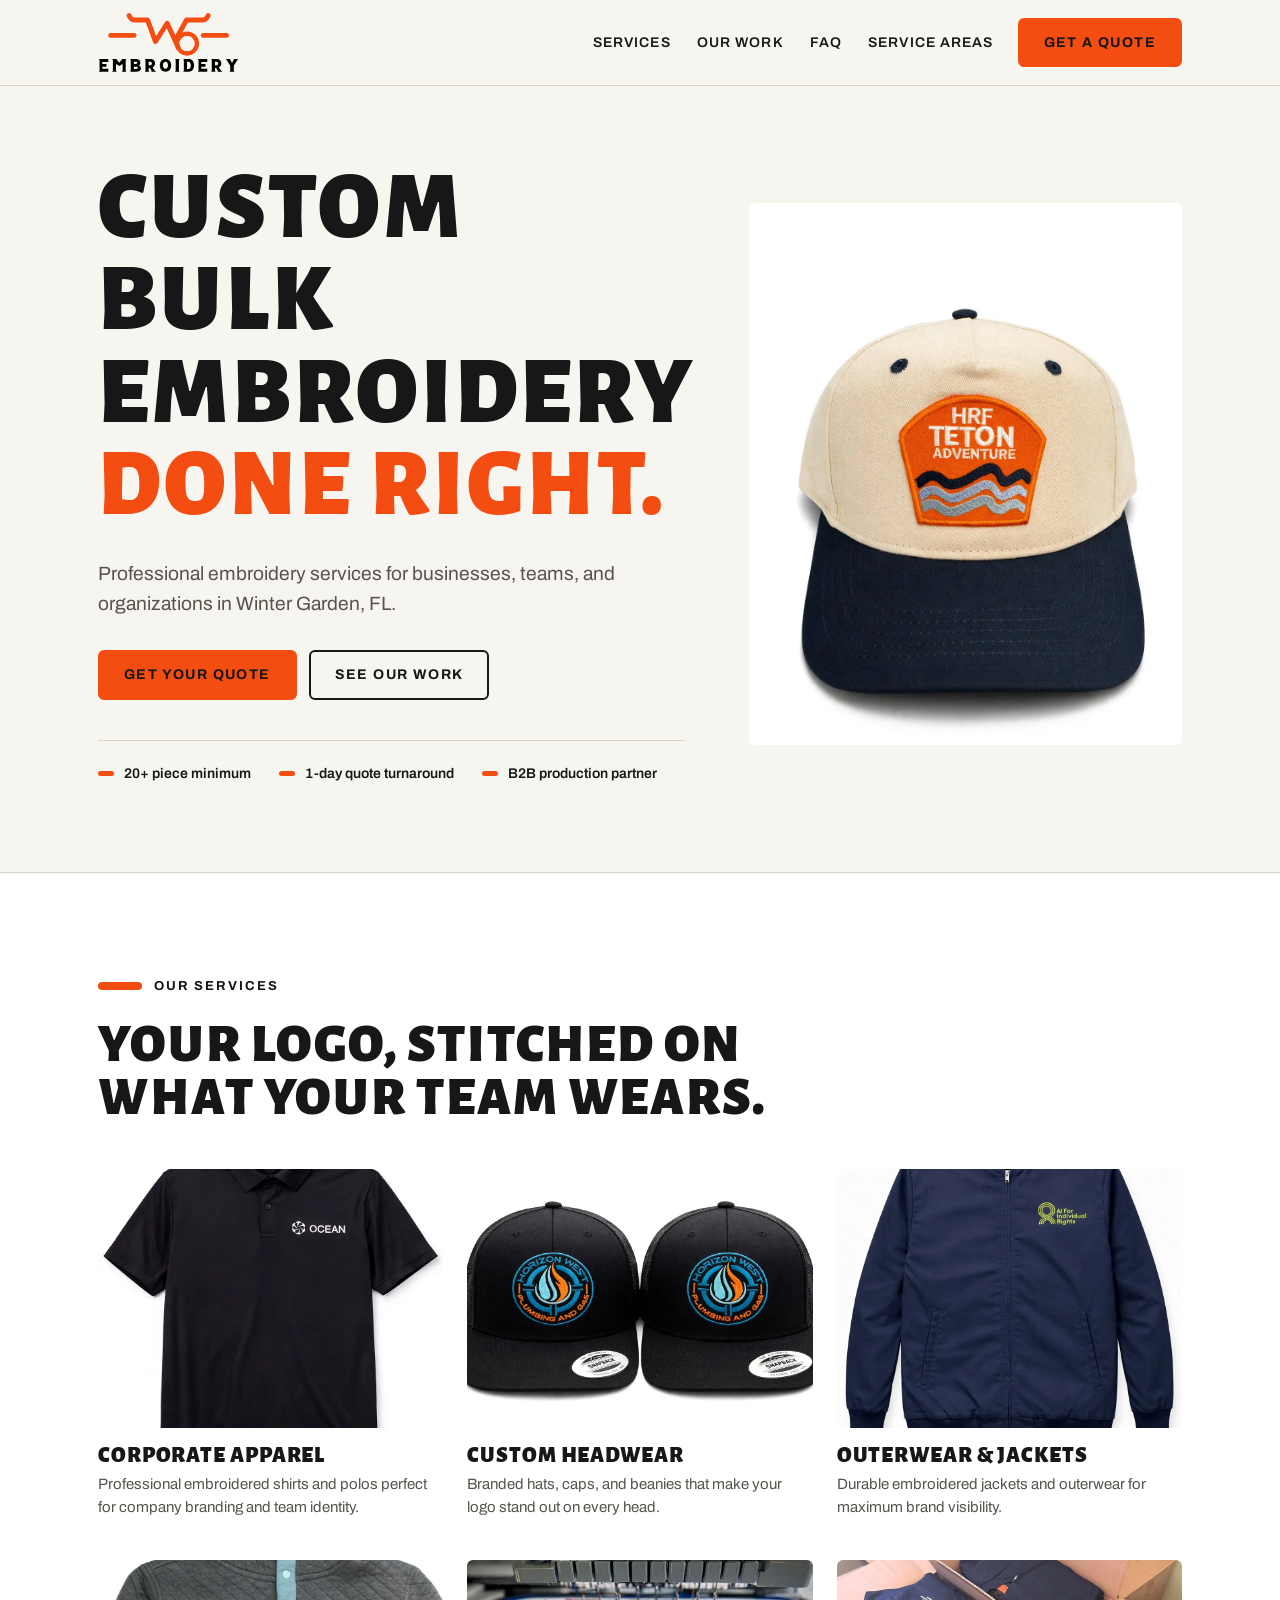
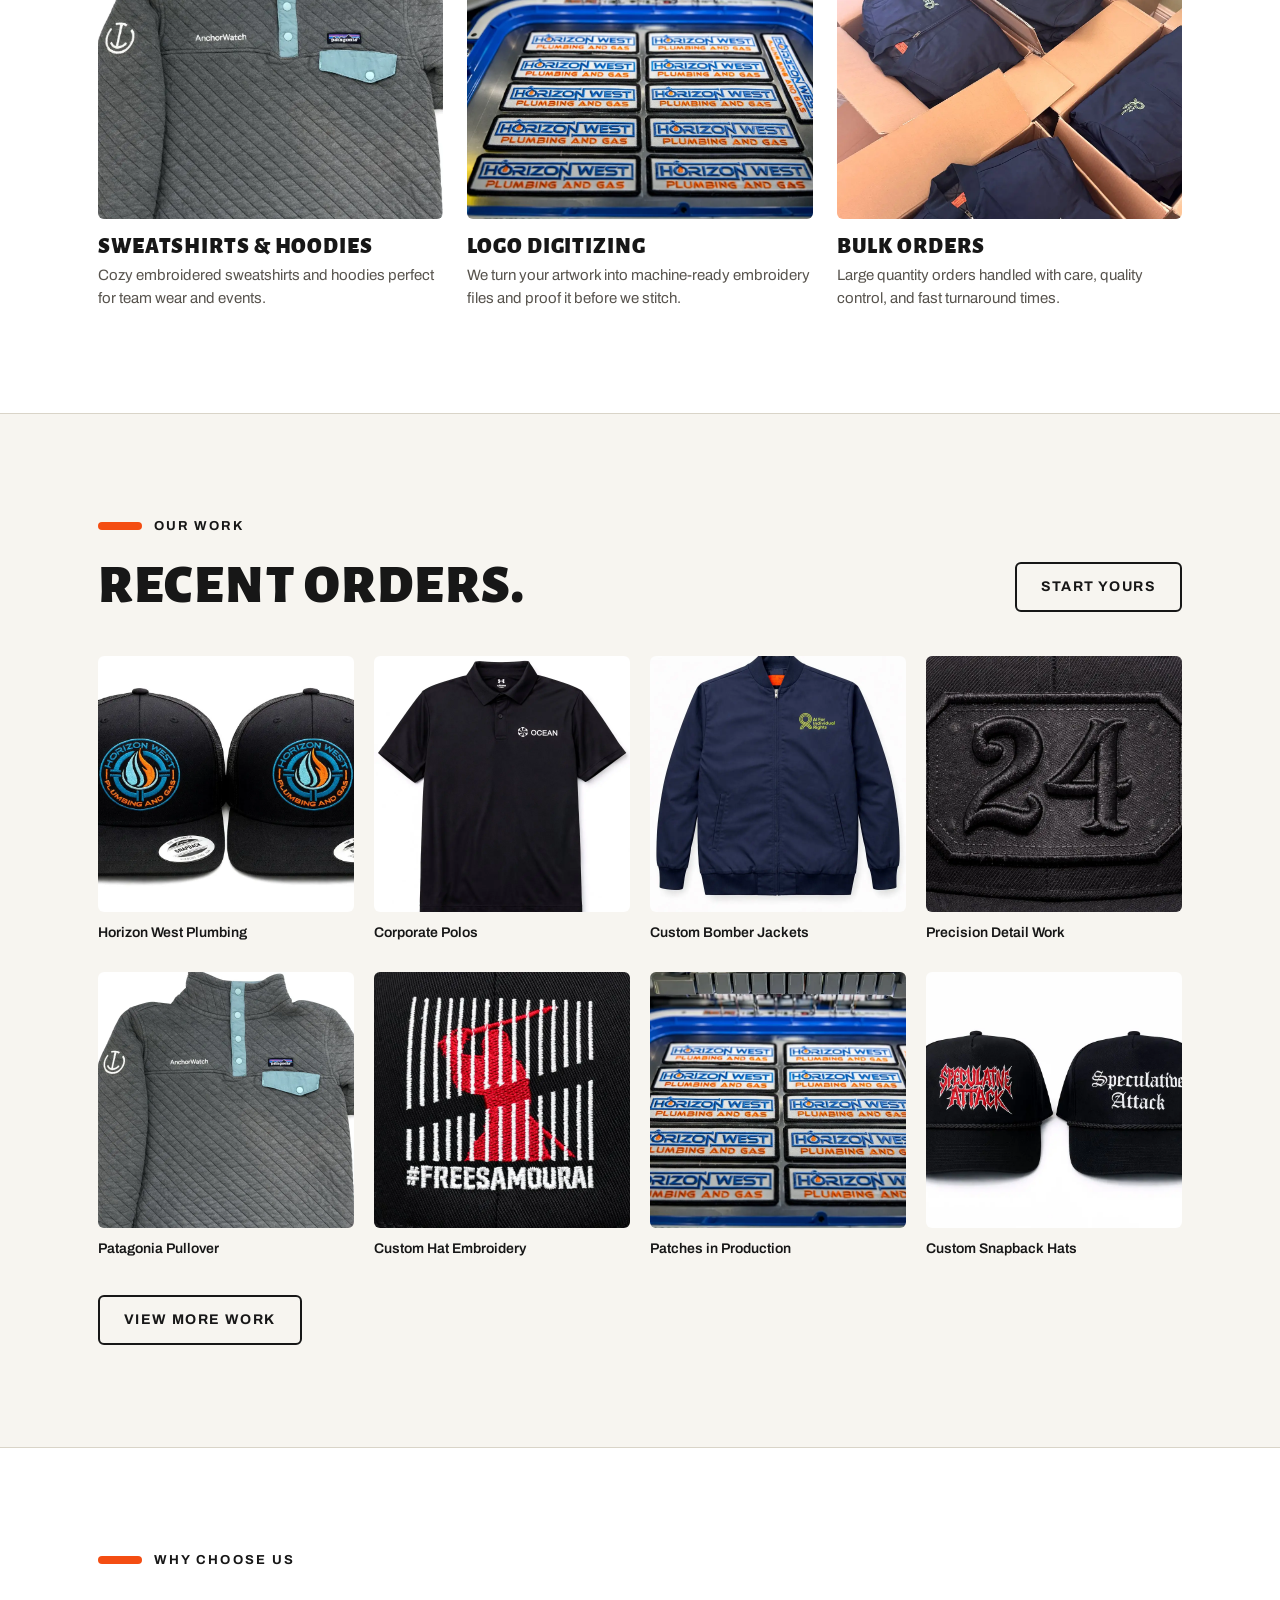
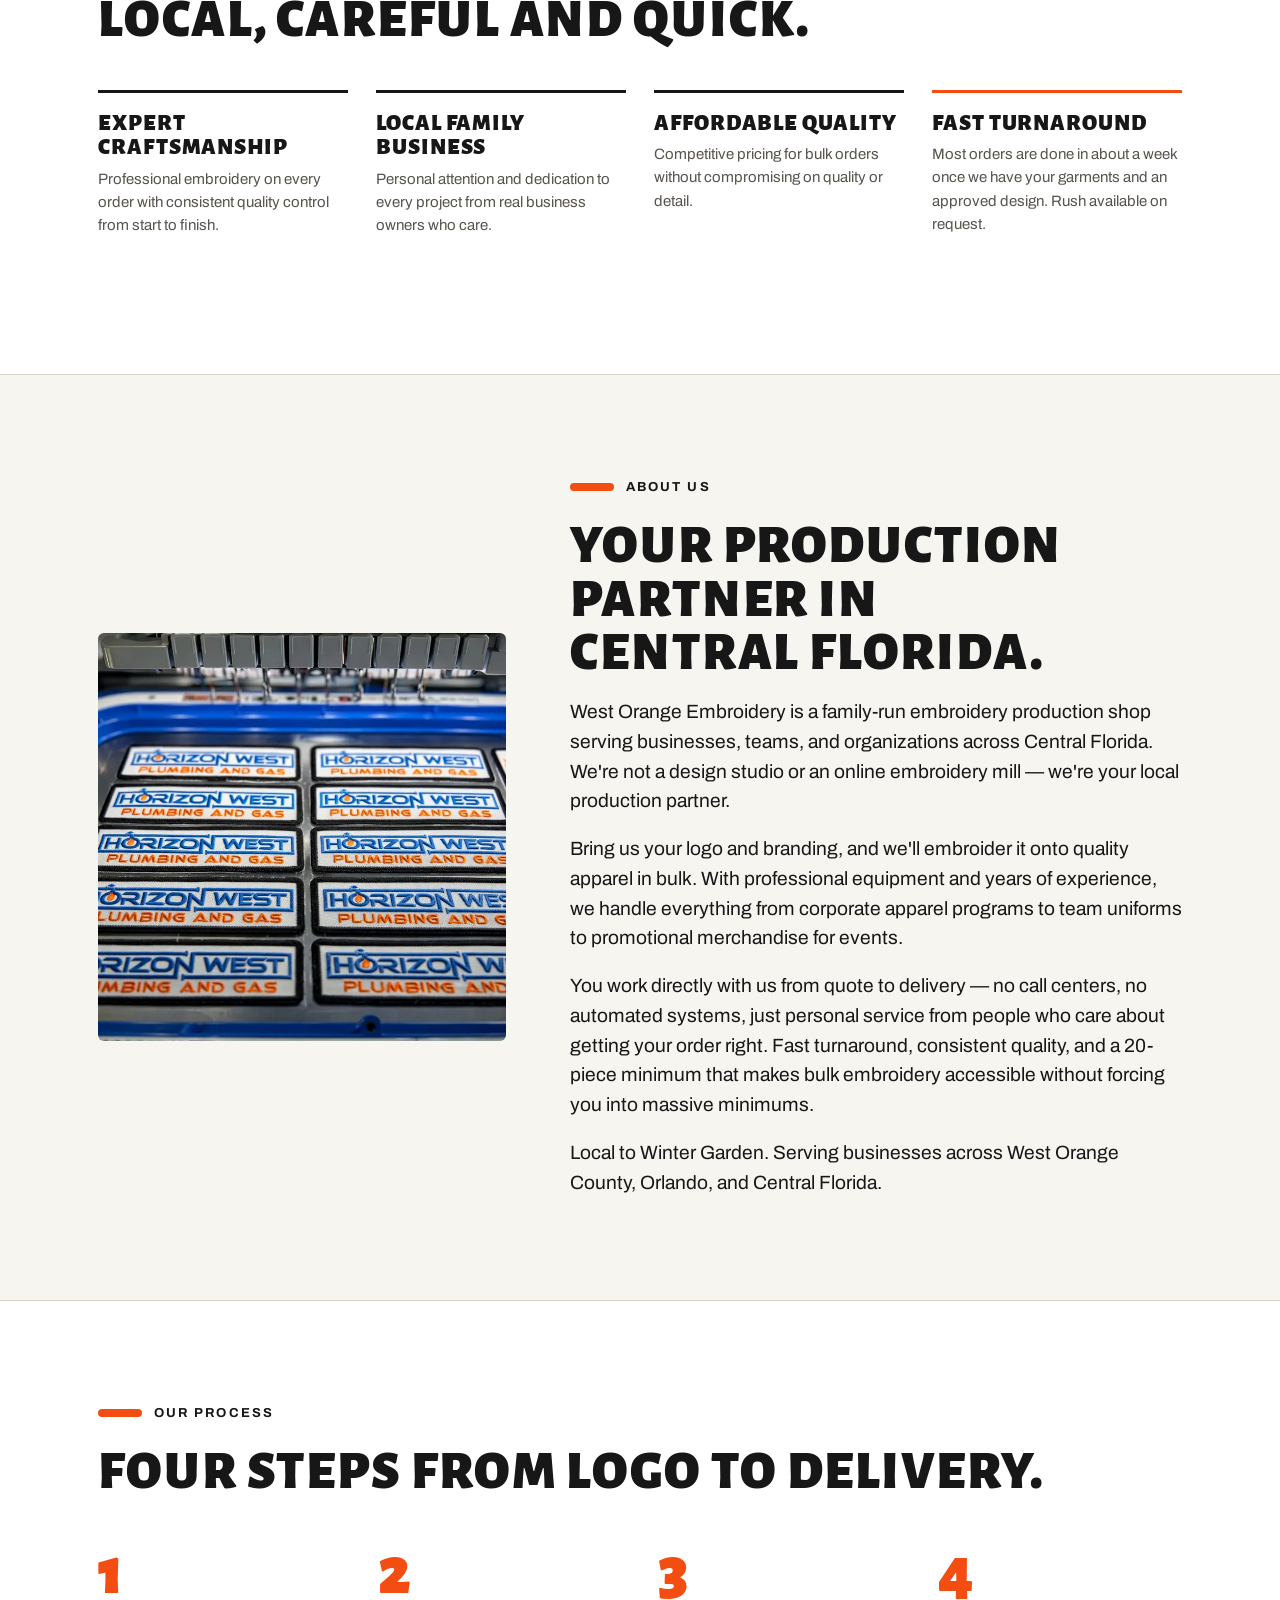
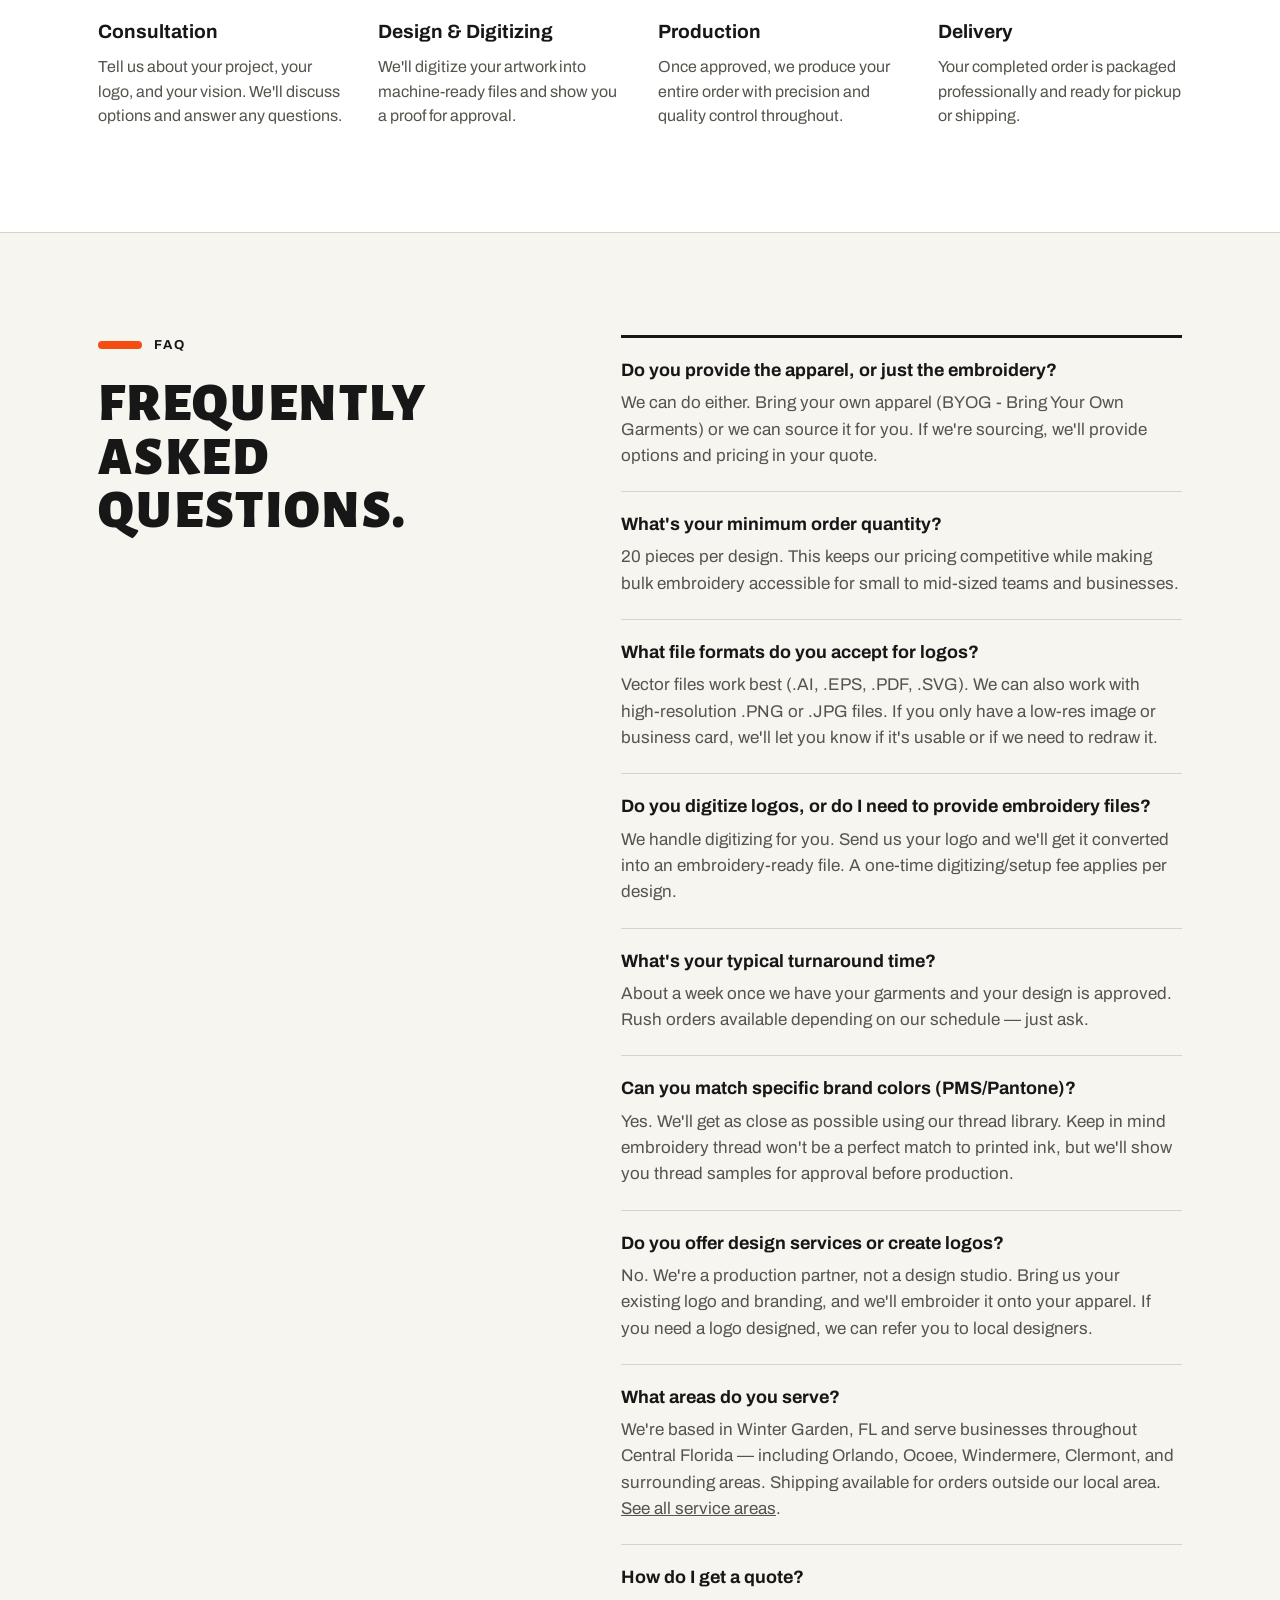
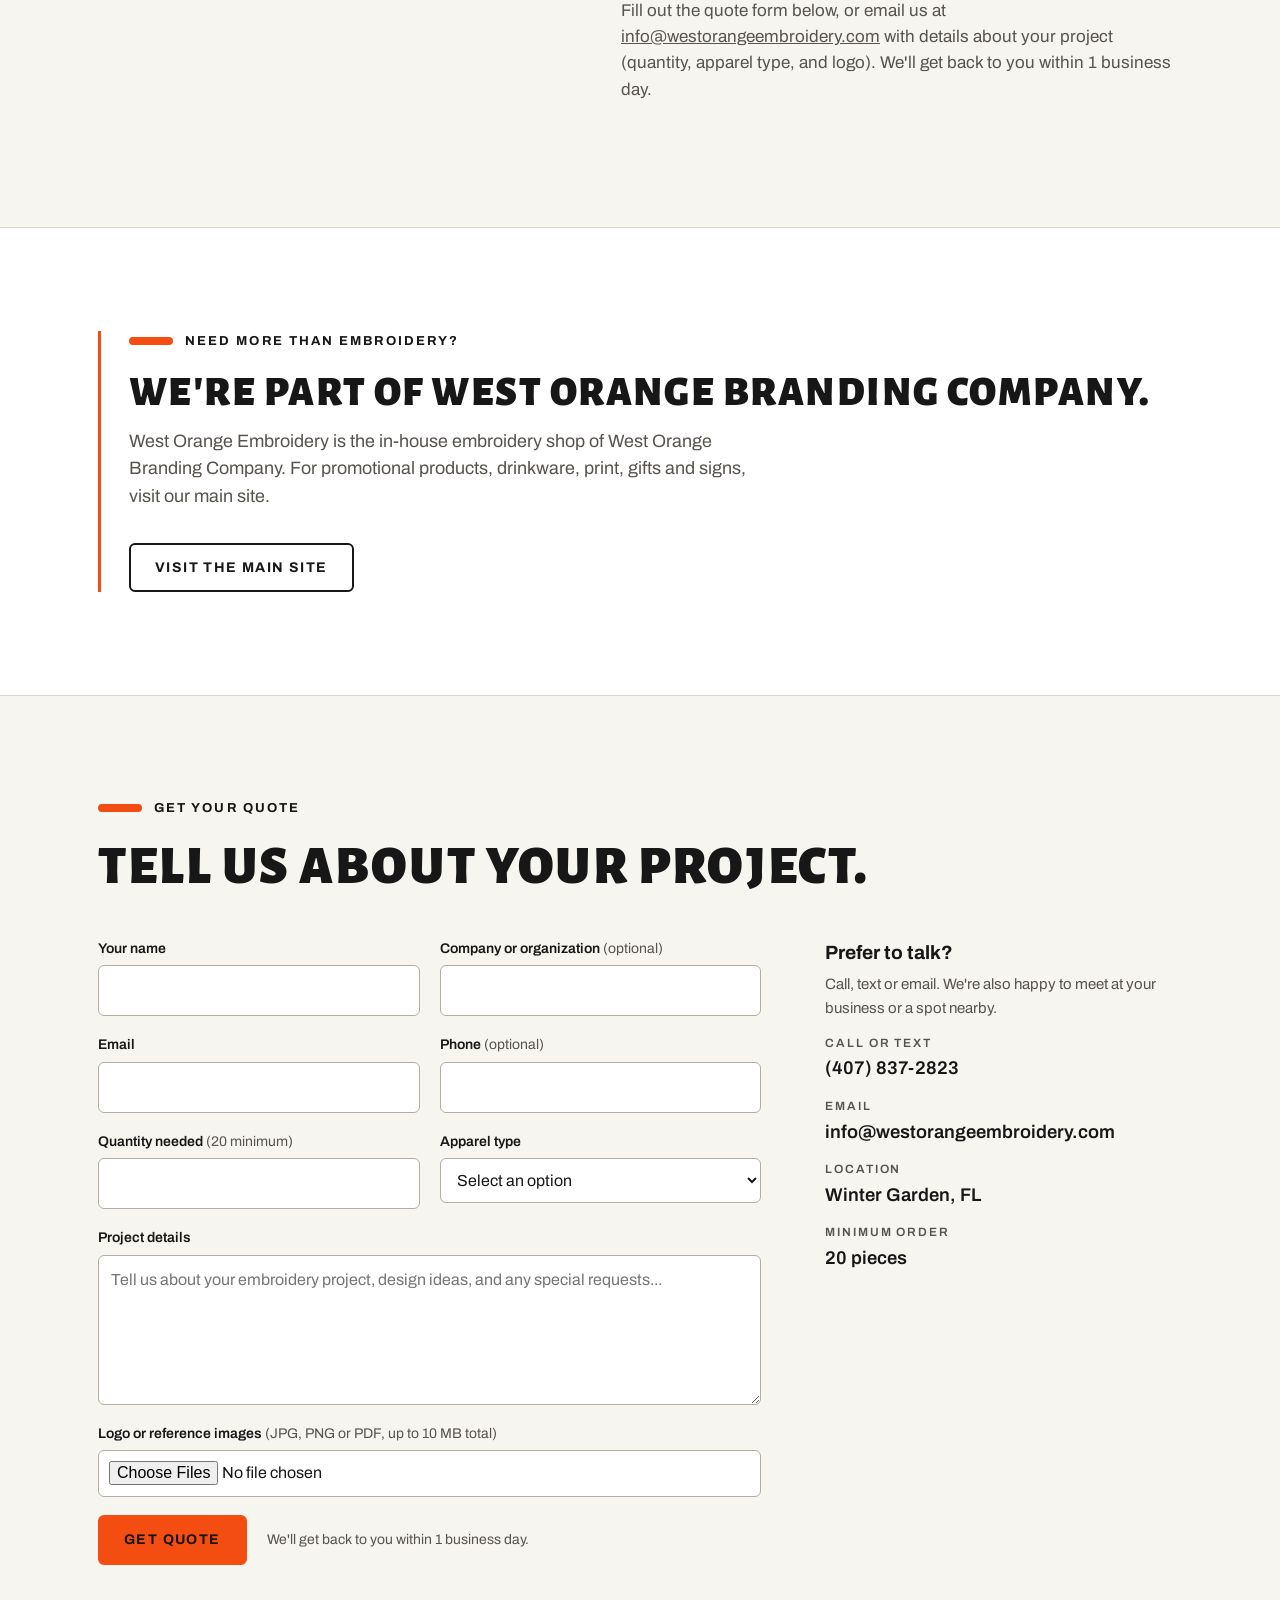
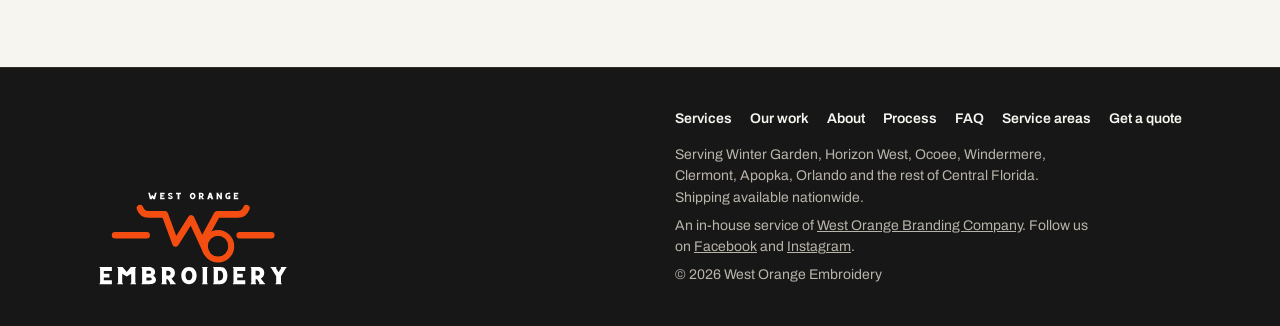
==== commit a479bf4e: "Add files via upload" ====
--- a/index.html
+++ b/index.html
@@ -4,7 +4,7 @@
 <meta charset="utf-8">
 <meta name="viewport" content="width=device-width,initial-scale=1,viewport-fit=cover">
 <title>West Orange Embroidery - Custom Bulk Embroidery in Winter Garden, FL</title>
-<meta name="description" content="Custom bulk embroidery for businesses &amp; teams. 20-piece minimum, 7-10 day turnaround on polos, hats, jackets &amp; more. Winter Garden, FL — ships nationwide.">
+<meta name="description" content="Custom bulk embroidery for businesses &amp; teams. 20-piece minimum, about a one-week turnaround on polos, hats, jackets &amp; more. Winter Garden, FL — ships nationwide.">
 <link rel="canonical" href="https://westorangeembroidery.com/">
 <meta property="og:type" content="website">
 <meta property="og:site_name" content="West Orange Embroidery">
@@ -149,7 +149,7 @@
       <div class="tile"><h3>Expert Craftsmanship</h3><p>Professional embroidery on every order with consistent quality control from start to finish.</p></div>
       <div class="tile"><h3>Local Family Business</h3><p>Personal attention and dedication to every project from real business owners who care.</p></div>
       <div class="tile"><h3>Affordable Quality</h3><p>Competitive pricing for bulk orders without compromising on quality or detail.</p></div>
-      <div class="tile accent"><h3>Fast Turnaround</h3><p>Most orders ship in 7–10 business days from artwork approval. Rush available on request.</p></div>
+      <div class="tile accent"><h3>Fast Turnaround</h3><p>Most orders are done in about a week once we have your garments and an approved design. Rush available on request.</p></div>
     </div>
   </div>
 </section>
@@ -192,7 +192,7 @@
       <div><dt>What's your minimum order quantity?</dt><dd>20 pieces per design. This keeps our pricing competitive while making bulk embroidery accessible for small to mid-sized teams and businesses.</dd></div>
       <div><dt>What file formats do you accept for logos?</dt><dd>Vector files work best (.AI, .EPS, .PDF, .SVG). We can also work with high-resolution .PNG or .JPG files. If you only have a low-res image or business card, we'll let you know if it's usable or if we need to redraw it.</dd></div>
       <div><dt>Do you digitize logos, or do I need to provide embroidery files?</dt><dd>We handle digitizing for you. Send us your logo and we'll get it converted into an embroidery-ready file. A one-time digitizing/setup fee applies per design.</dd></div>
-      <div><dt>What's your typical turnaround time?</dt><dd>Most orders: 7-10 business days from artwork approval. Rush orders available depending on our schedule — just ask.</dd></div>
+      <div><dt>What's your typical turnaround time?</dt><dd>About a week once we have your garments and your design is approved. Rush orders available depending on our schedule — just ask.</dd></div>
       <div><dt>Can you match specific brand colors (PMS/Pantone)?</dt><dd>Yes. We'll get as close as possible using our thread library. Keep in mind embroidery thread won't be a perfect match to printed ink, but we'll show you thread samples for approval before production.</dd></div>
       <div><dt>Do you offer design services or create logos?</dt><dd>No. We're a production partner, not a design studio. Bring us your existing logo and branding, and we'll embroider it onto your apparel. If you need a logo designed, we can refer you to local designers.</dd></div>
       <div><dt>What areas do you serve?</dt><dd>We're based in Winter Garden, FL and serve businesses throughout Central Florida — including Orlando, Ocoee, Windermere, Clermont, and surrounding areas. Shipping available for orders outside our local area. <a href="service-areas/">See all service areas</a>.</dd></div>
@@ -246,6 +246,7 @@
       </form>
       <div class="side">
         <h2>Prefer to talk?</h2>
+        <p style="margin:0 0 4px;color:var(--ink-soft);font-size:15px">Call, text or email. We're also happy to meet at your business or a spot nearby.</p>
         <dl>
           <dt>Call or text</dt><dd><a href="tel:+14078372823">(407) 837-2823</a></dd>
           <dt>Email</dt><dd><a href="mailto:info@westorangeembroidery.com">info@westorangeembroidery.com</a></dd>
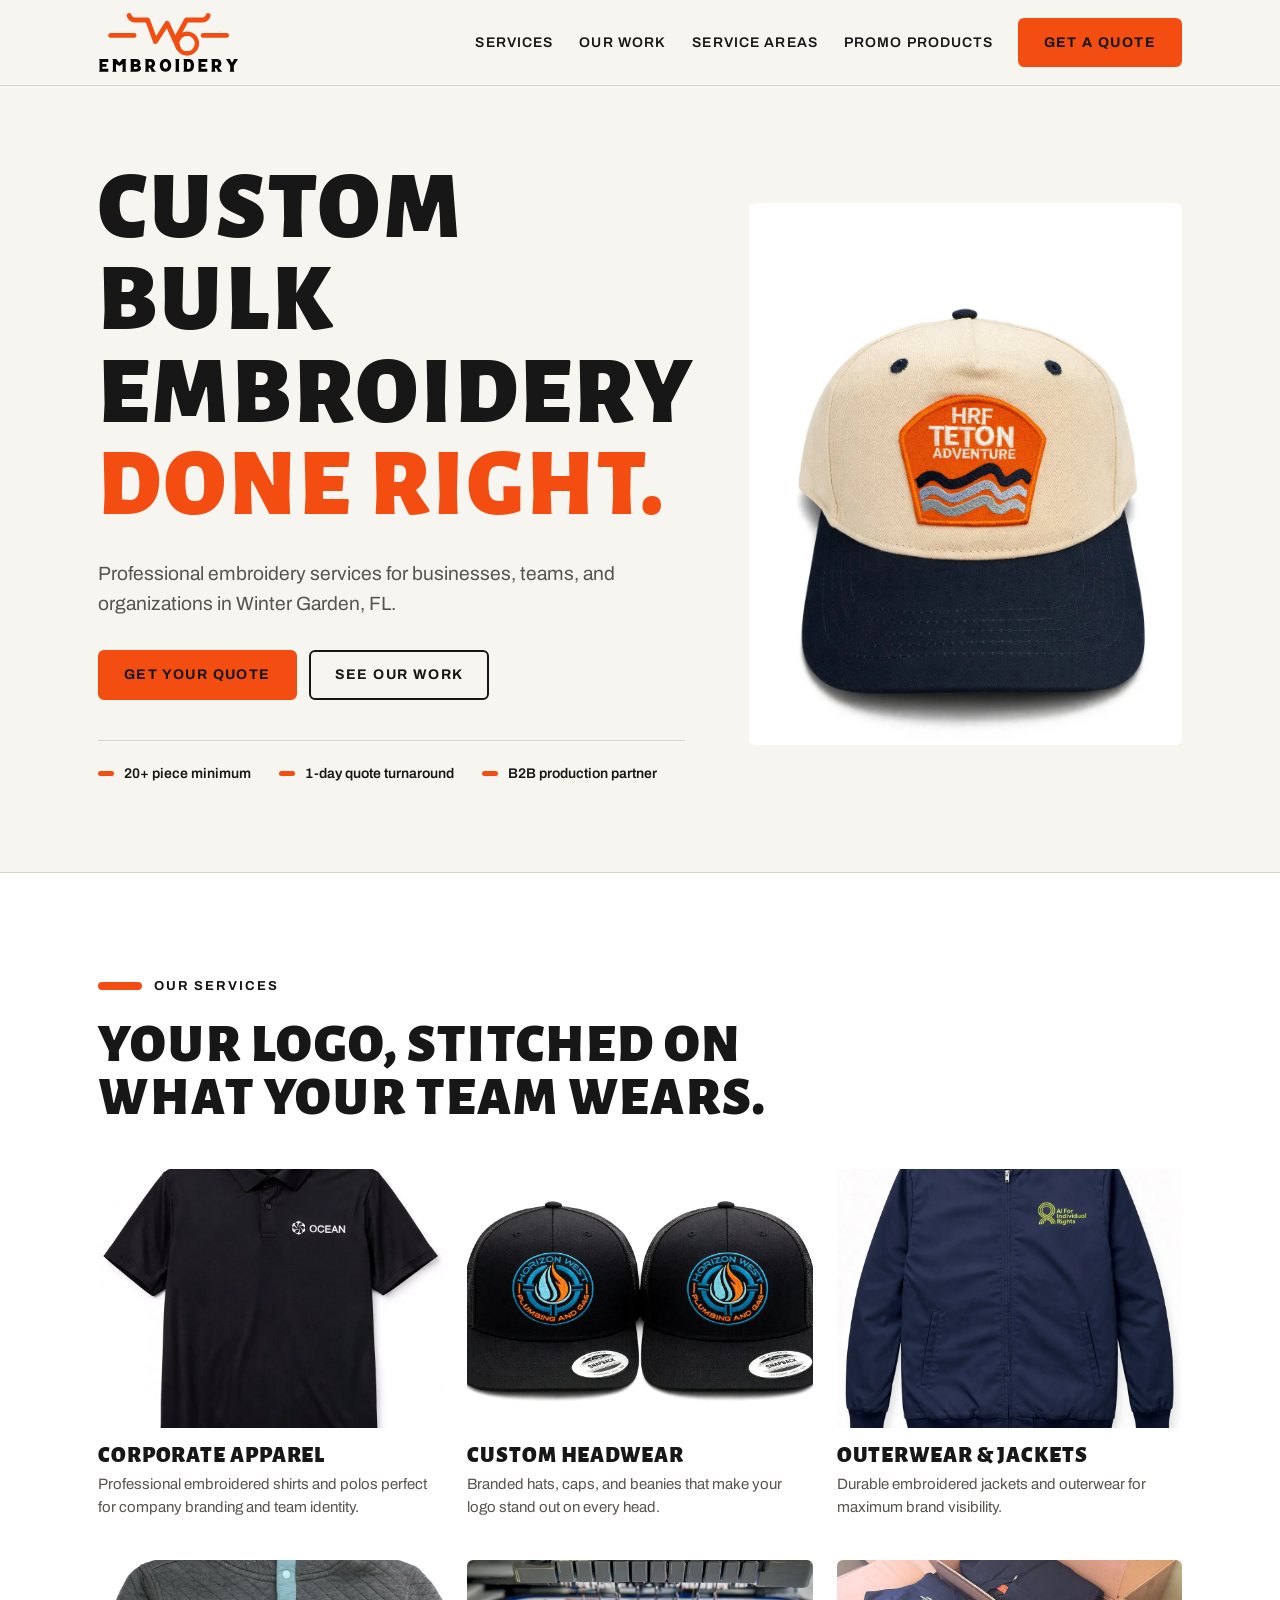
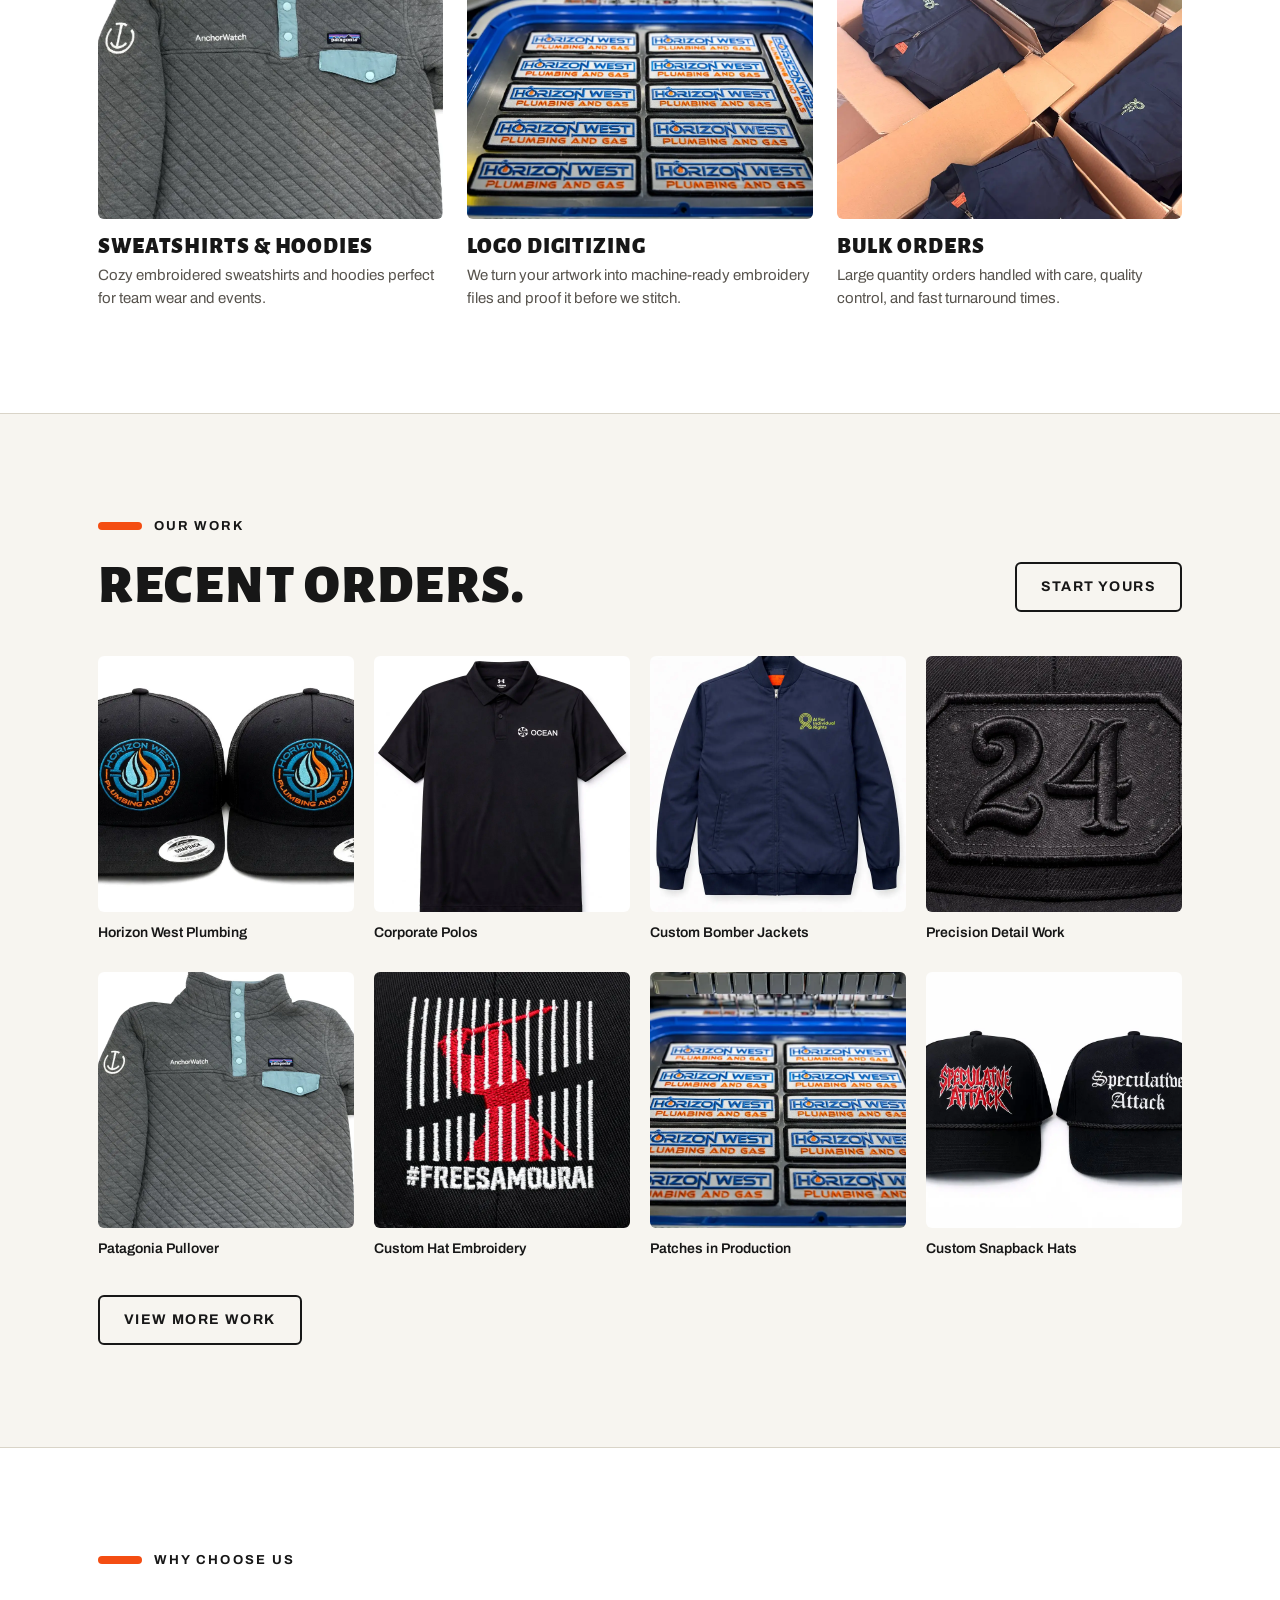
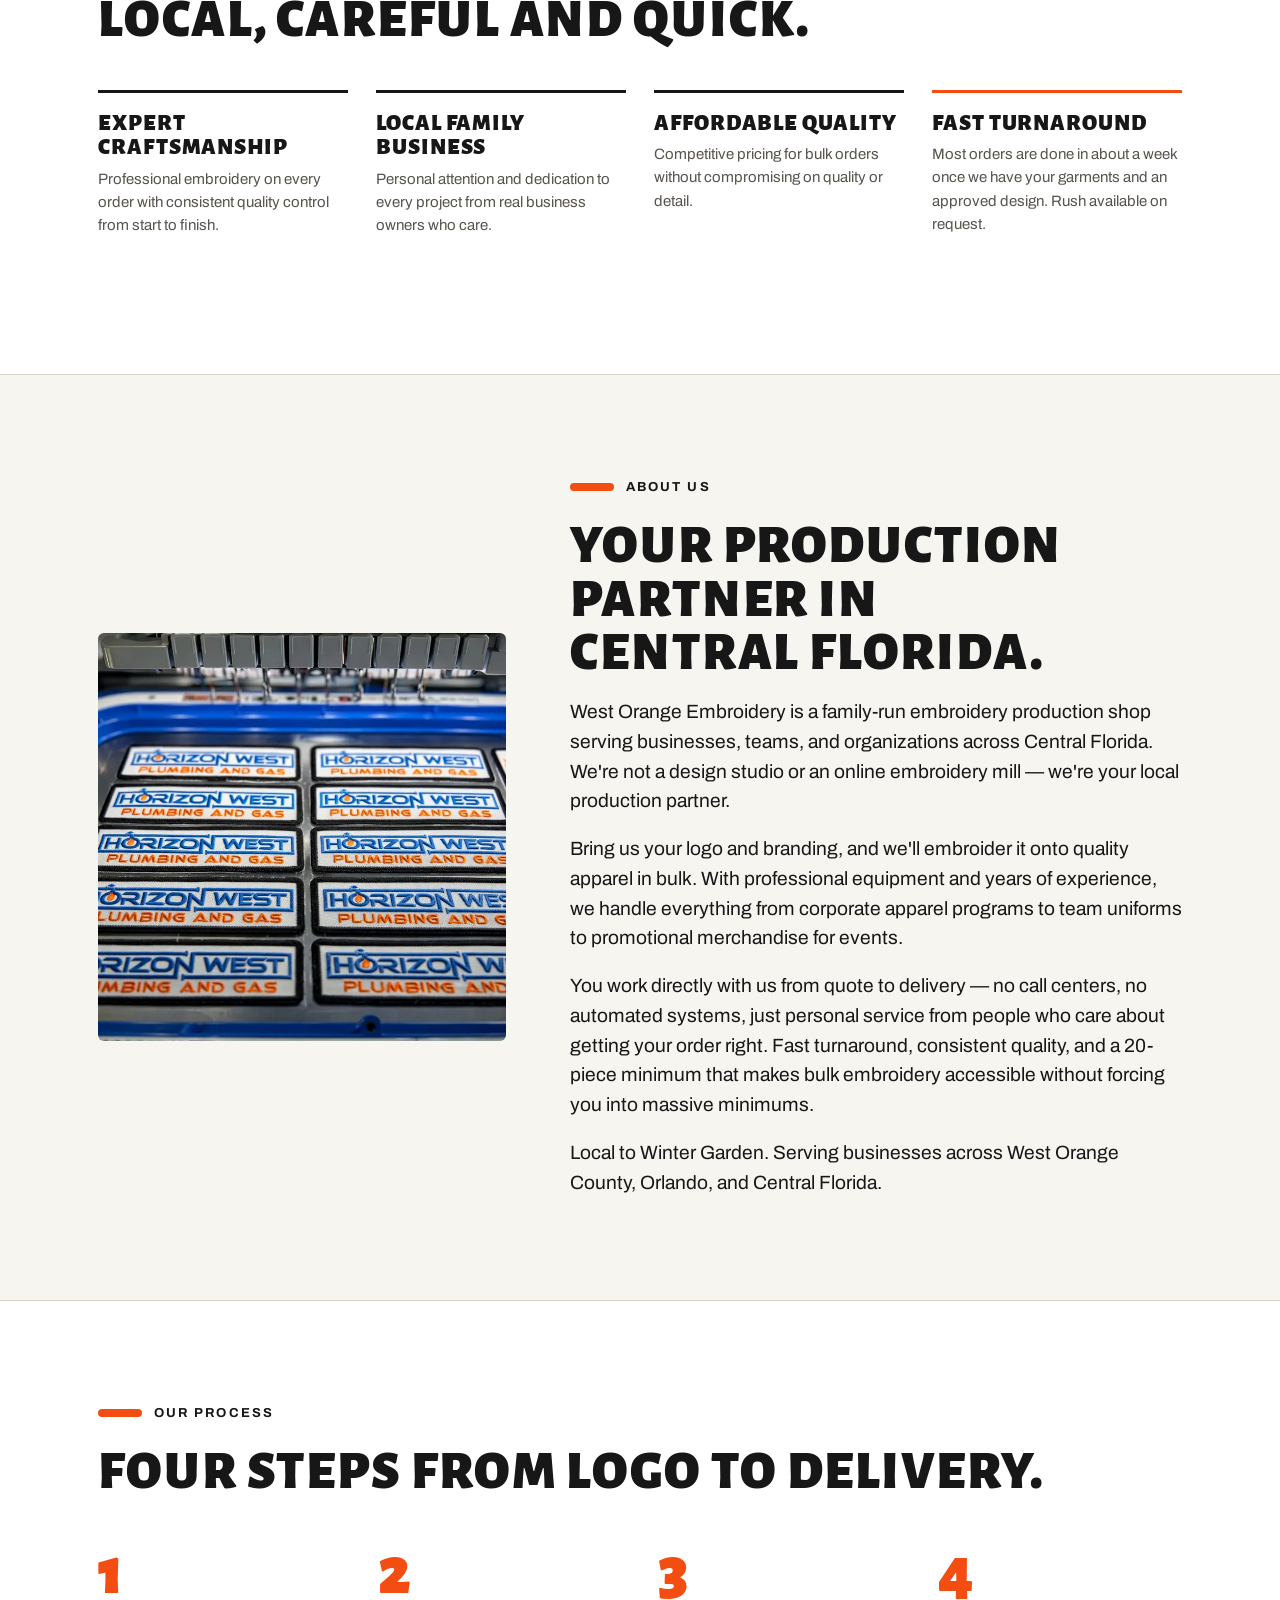
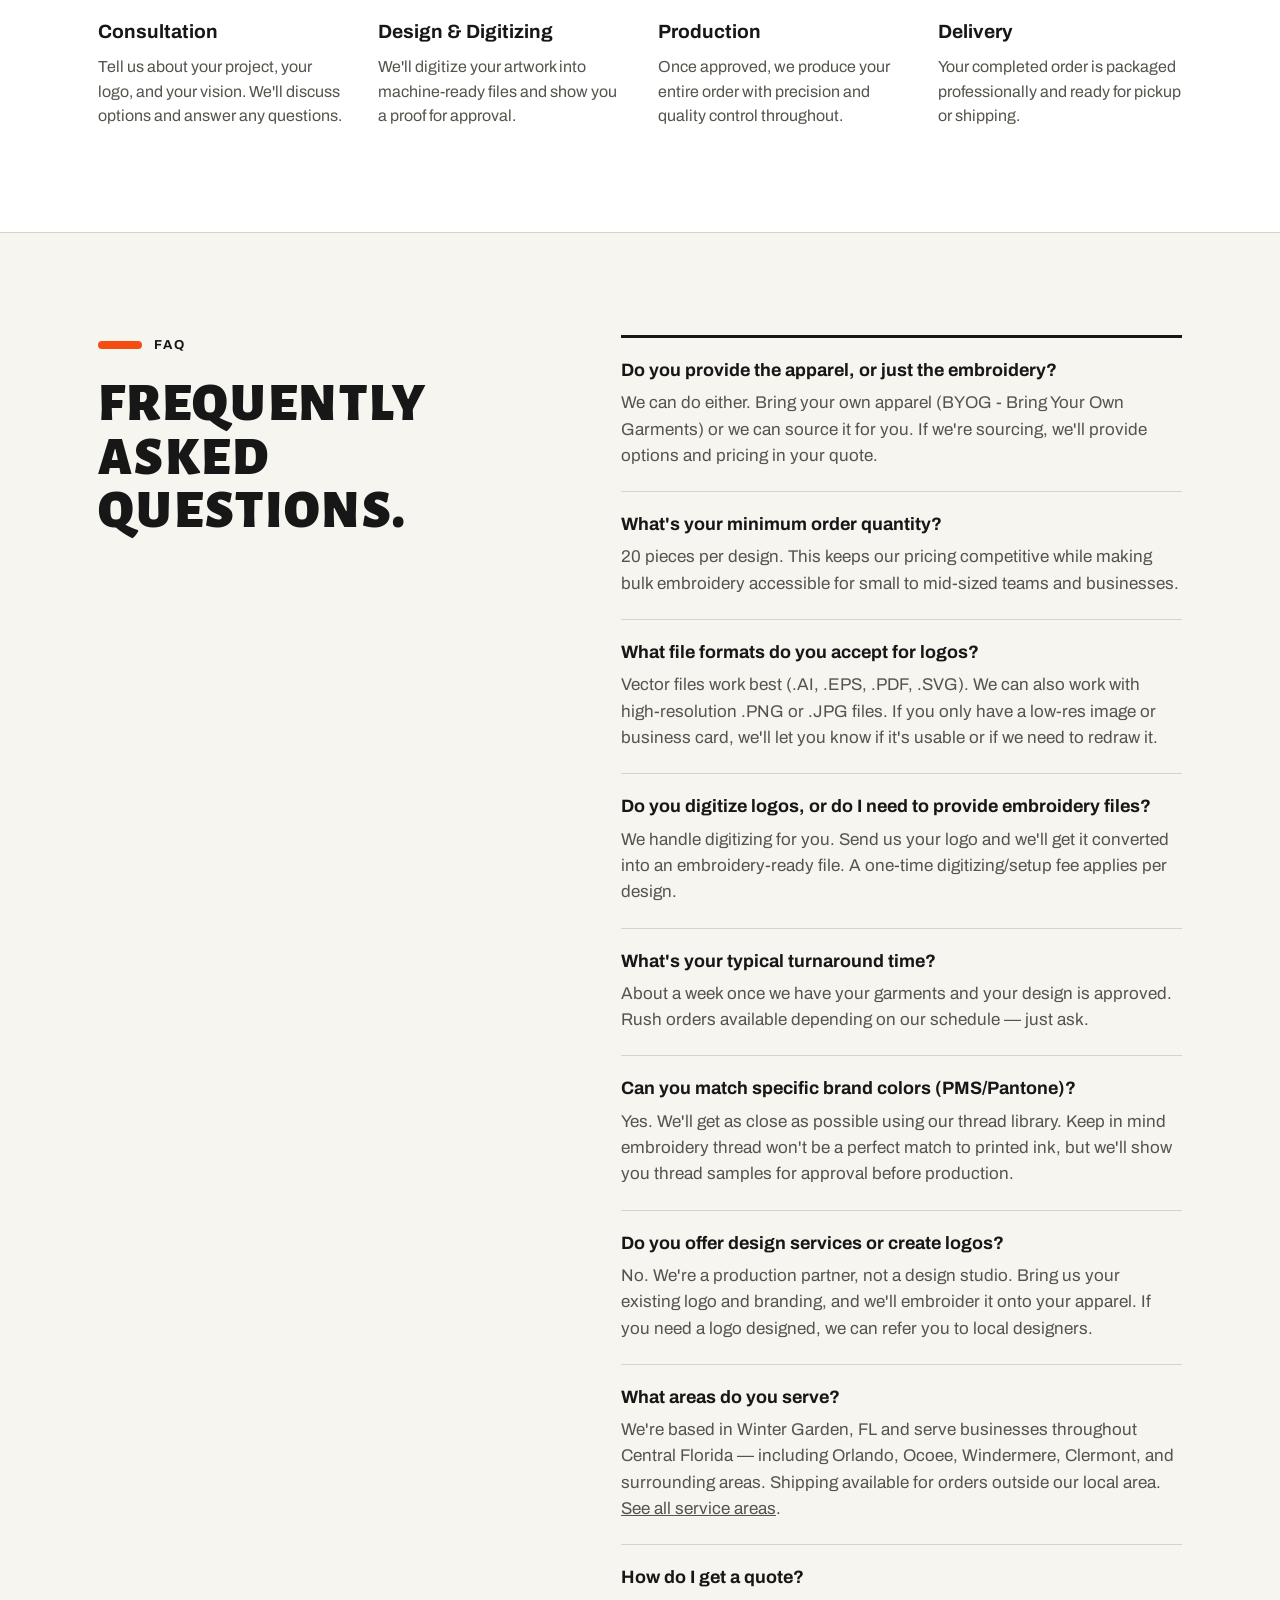
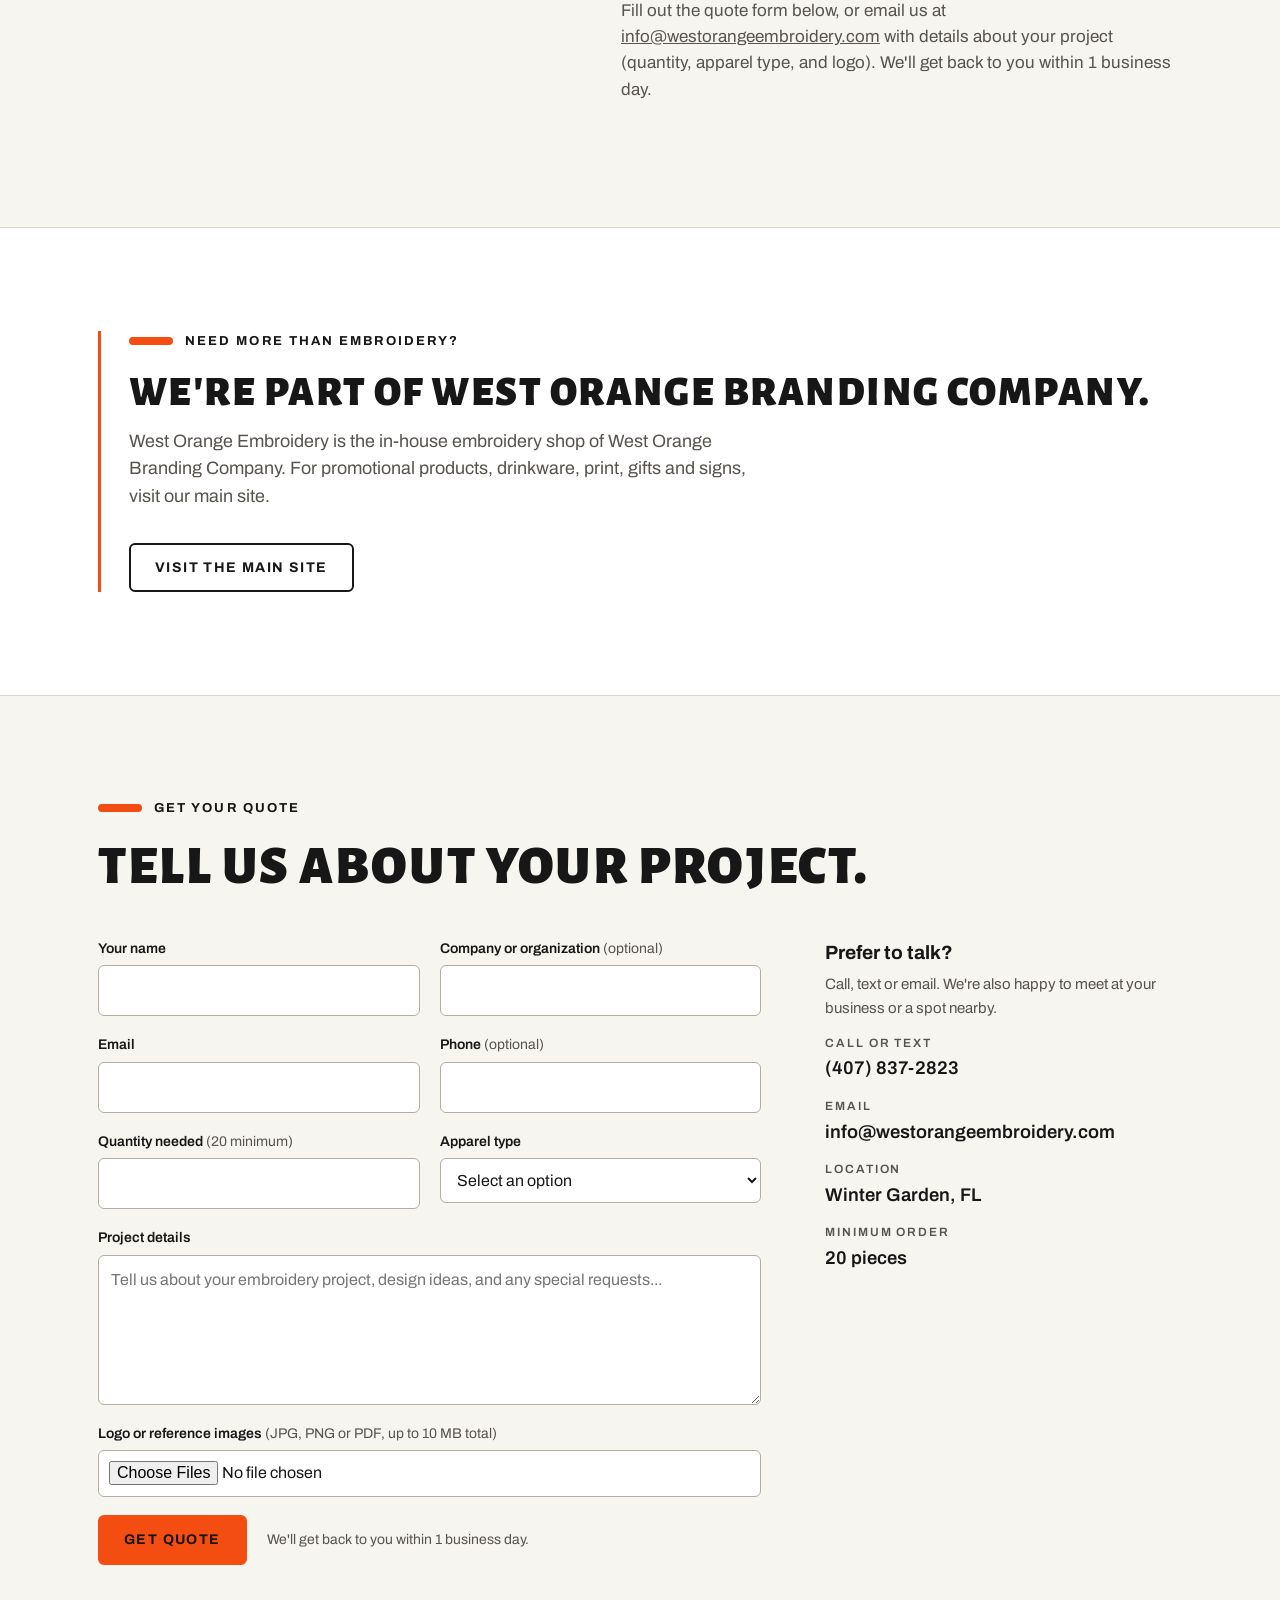
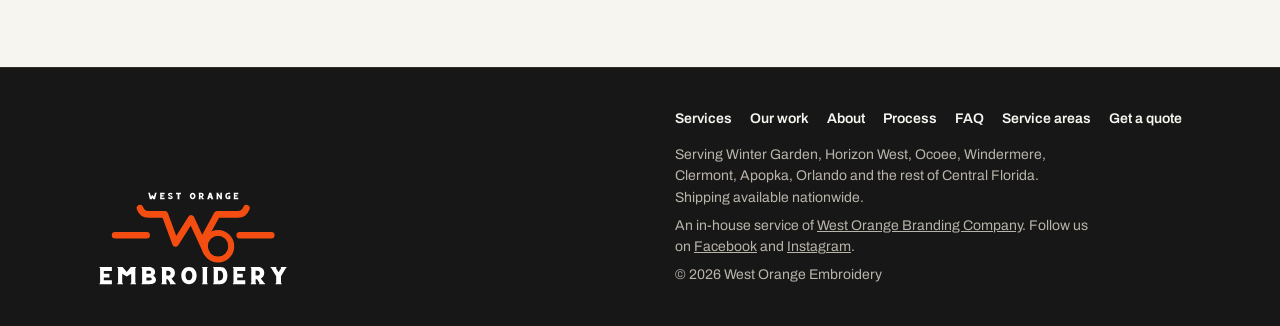
==== commit ef0b4158: "Add files via upload" ====
--- a/index.html
+++ b/index.html
@@ -71,7 +71,7 @@
 <header class="site-header">
   <div class="wrap">
     <a class="brand" href="index.html" aria-label="West Orange Embroidery, home"><img src="logo-header.svg" alt="WO Embroidery" width="141" height="61"></a>
-    <ul class="nav-links"><li><a href="#services">Services</a></li><li><a href="#work">Our work</a></li><li><a href="#faq">FAQ</a></li><li><a href="service-areas/">Service areas</a></li></ul>
+    <ul class="nav-links"><li><a href="#services">Services</a></li><li><a href="#work">Our work</a></li><li><a href="service-areas/"><span class="nav-long">Service </span>areas</a></li><li><a href="https://www.westorangebranding.com/">Promo products</a></li></ul>
     <a class="btn btn-primary" href="#quote">Get a quote</a>
   </div>
 </header>
--- a/styles.css
+++ b/styles.css
@@ -235,6 +235,8 @@
 /* logo lockup is one line shorter than WOBC's, so it's set shorter to keep the WO the same size */
 .brand img{height:61px}
 @media (max-width:520px){.brand img{height:48px}}
+/* on phones "Service areas" shortens to "Areas" so the header stays on one row */
+@media (max-width:520px){.nav-long{display:none}}
 
 /* photo gallery */
 .gallery{display:grid;grid-template-columns:repeat(4,minmax(0,1fr));gap:28px 20px;margin-top:44px}
